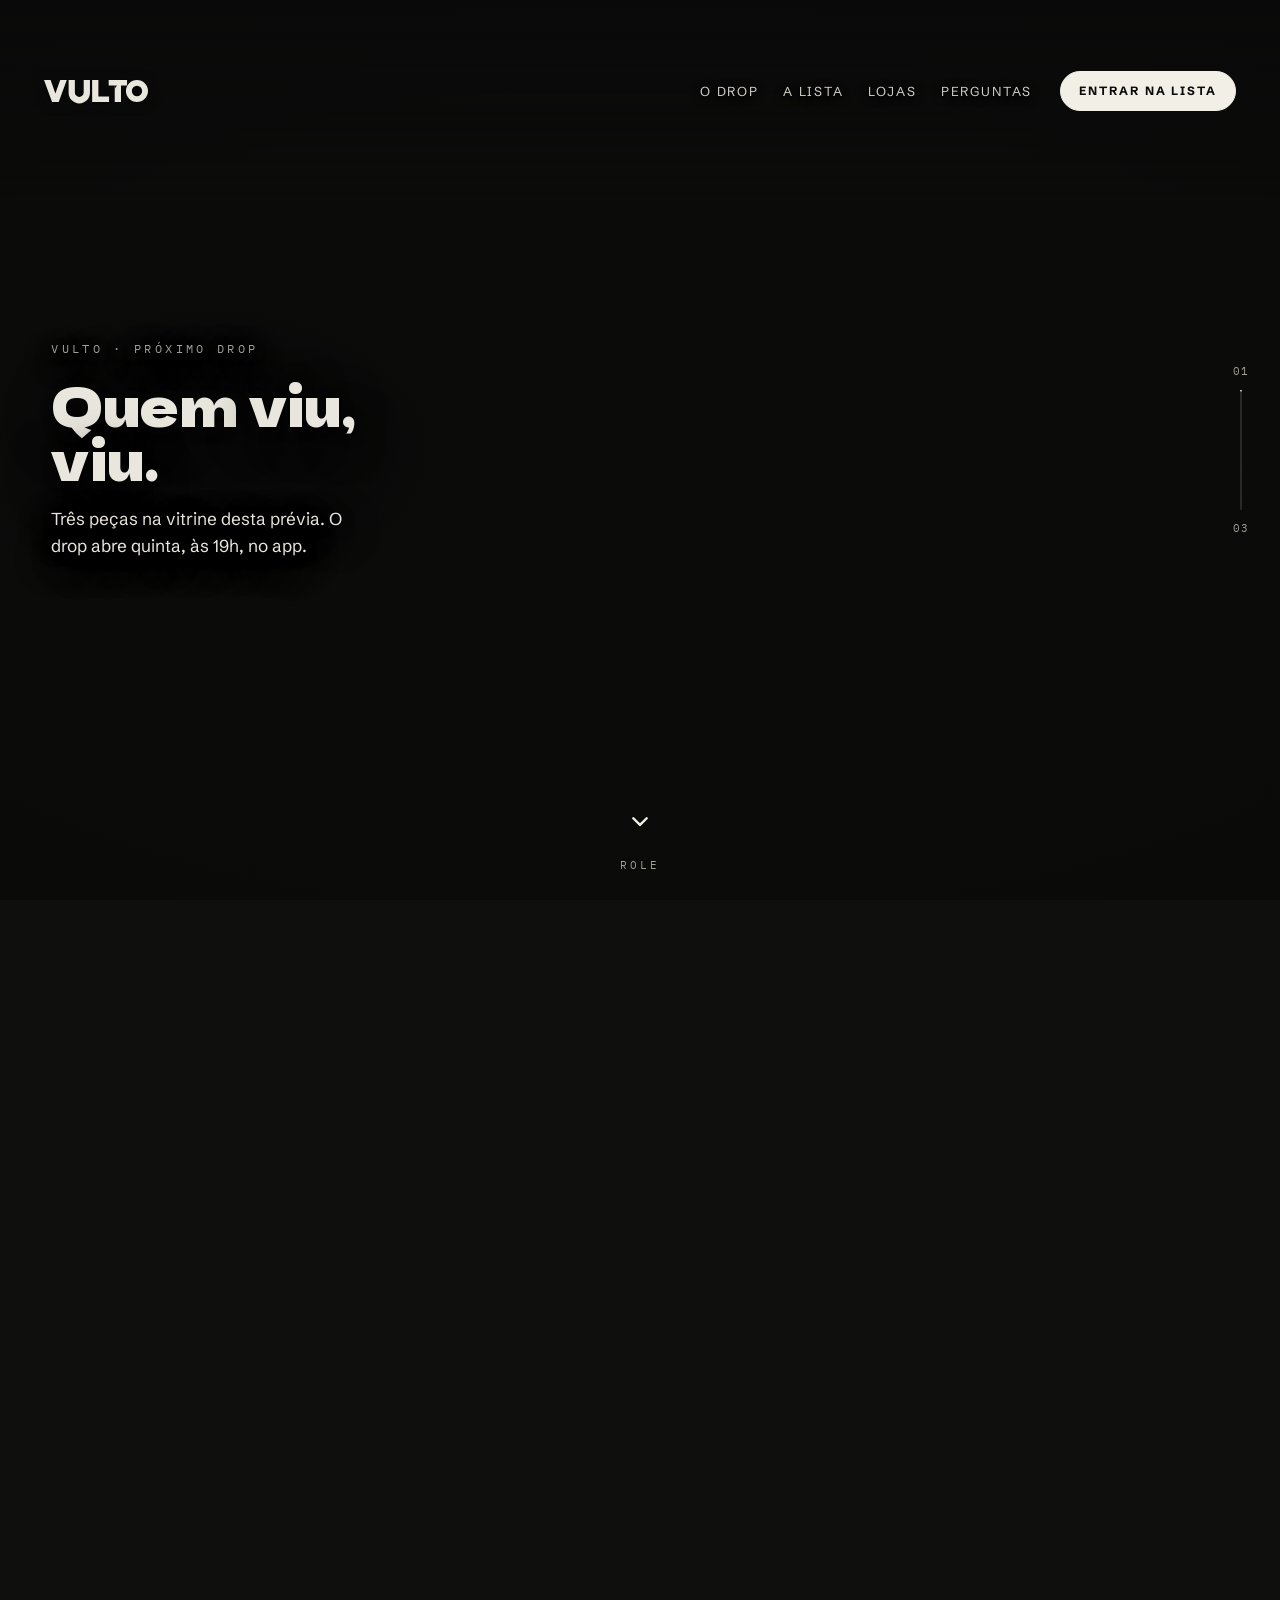
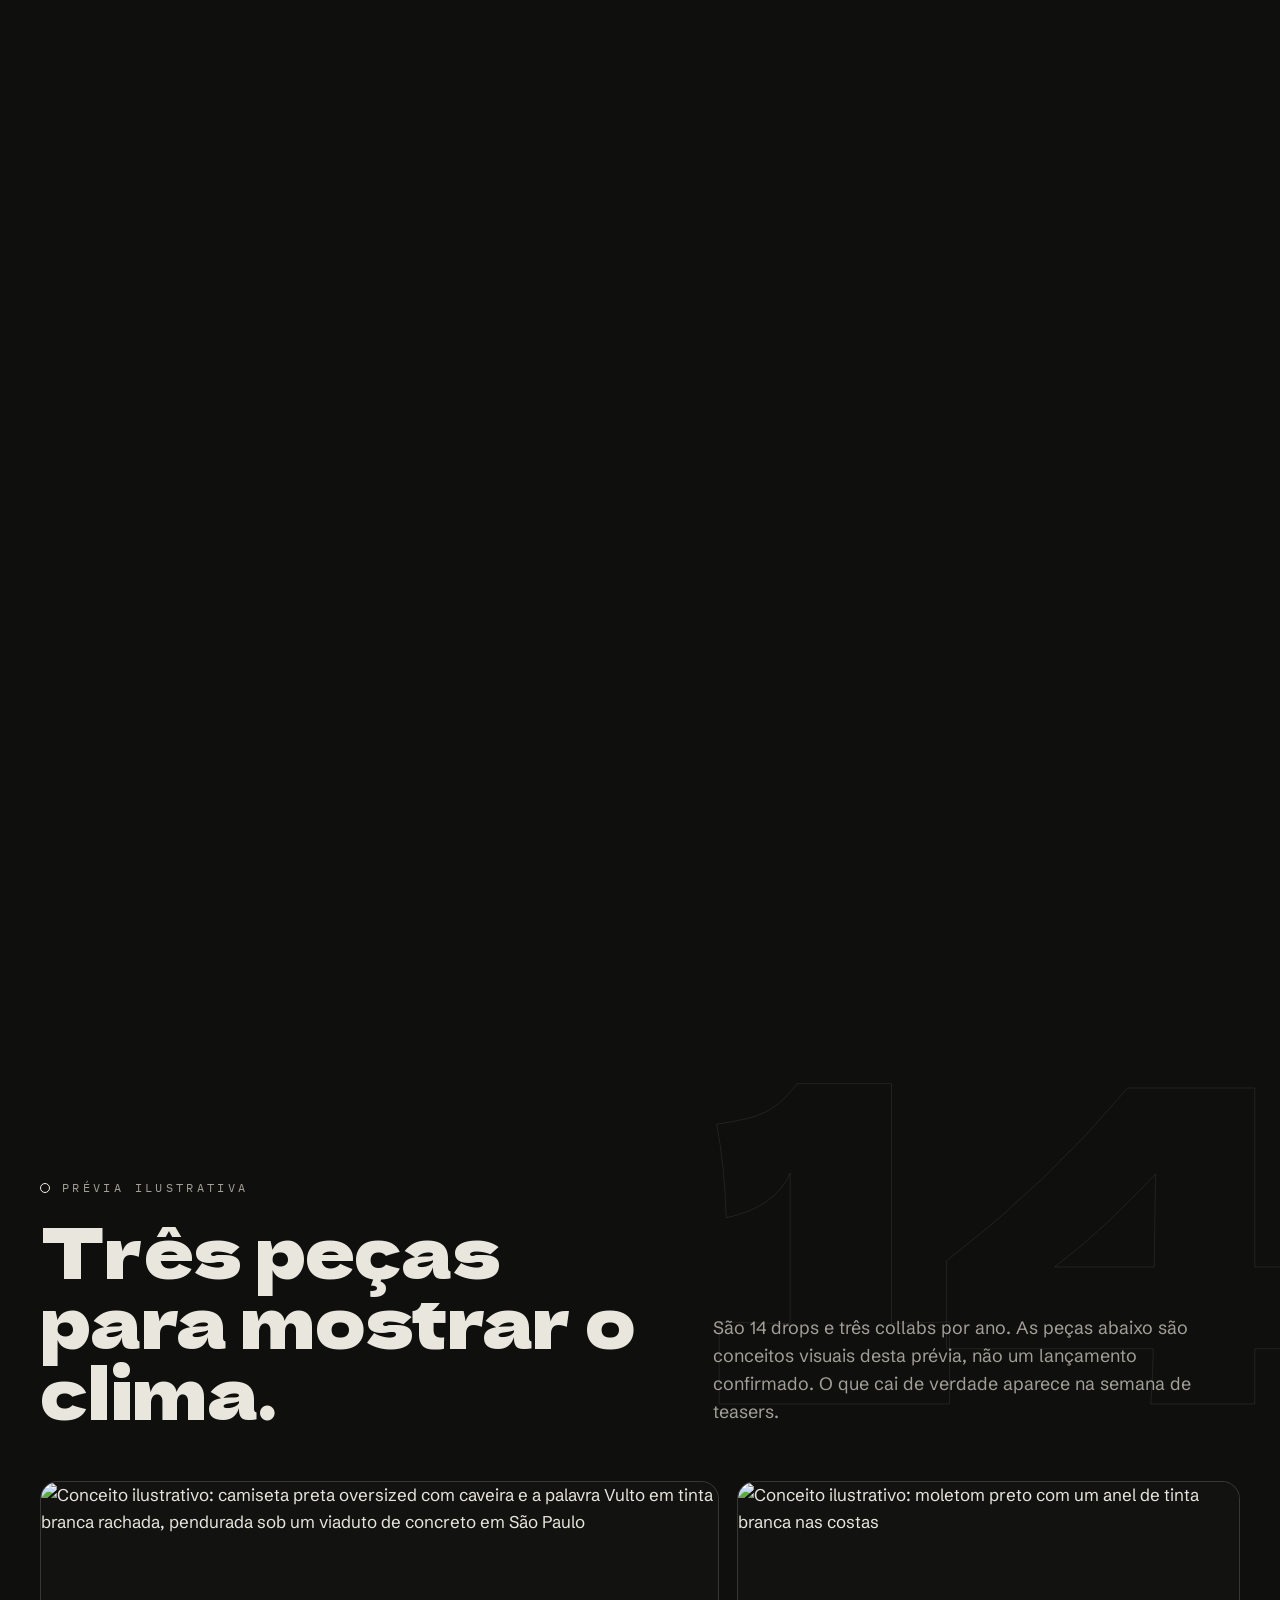
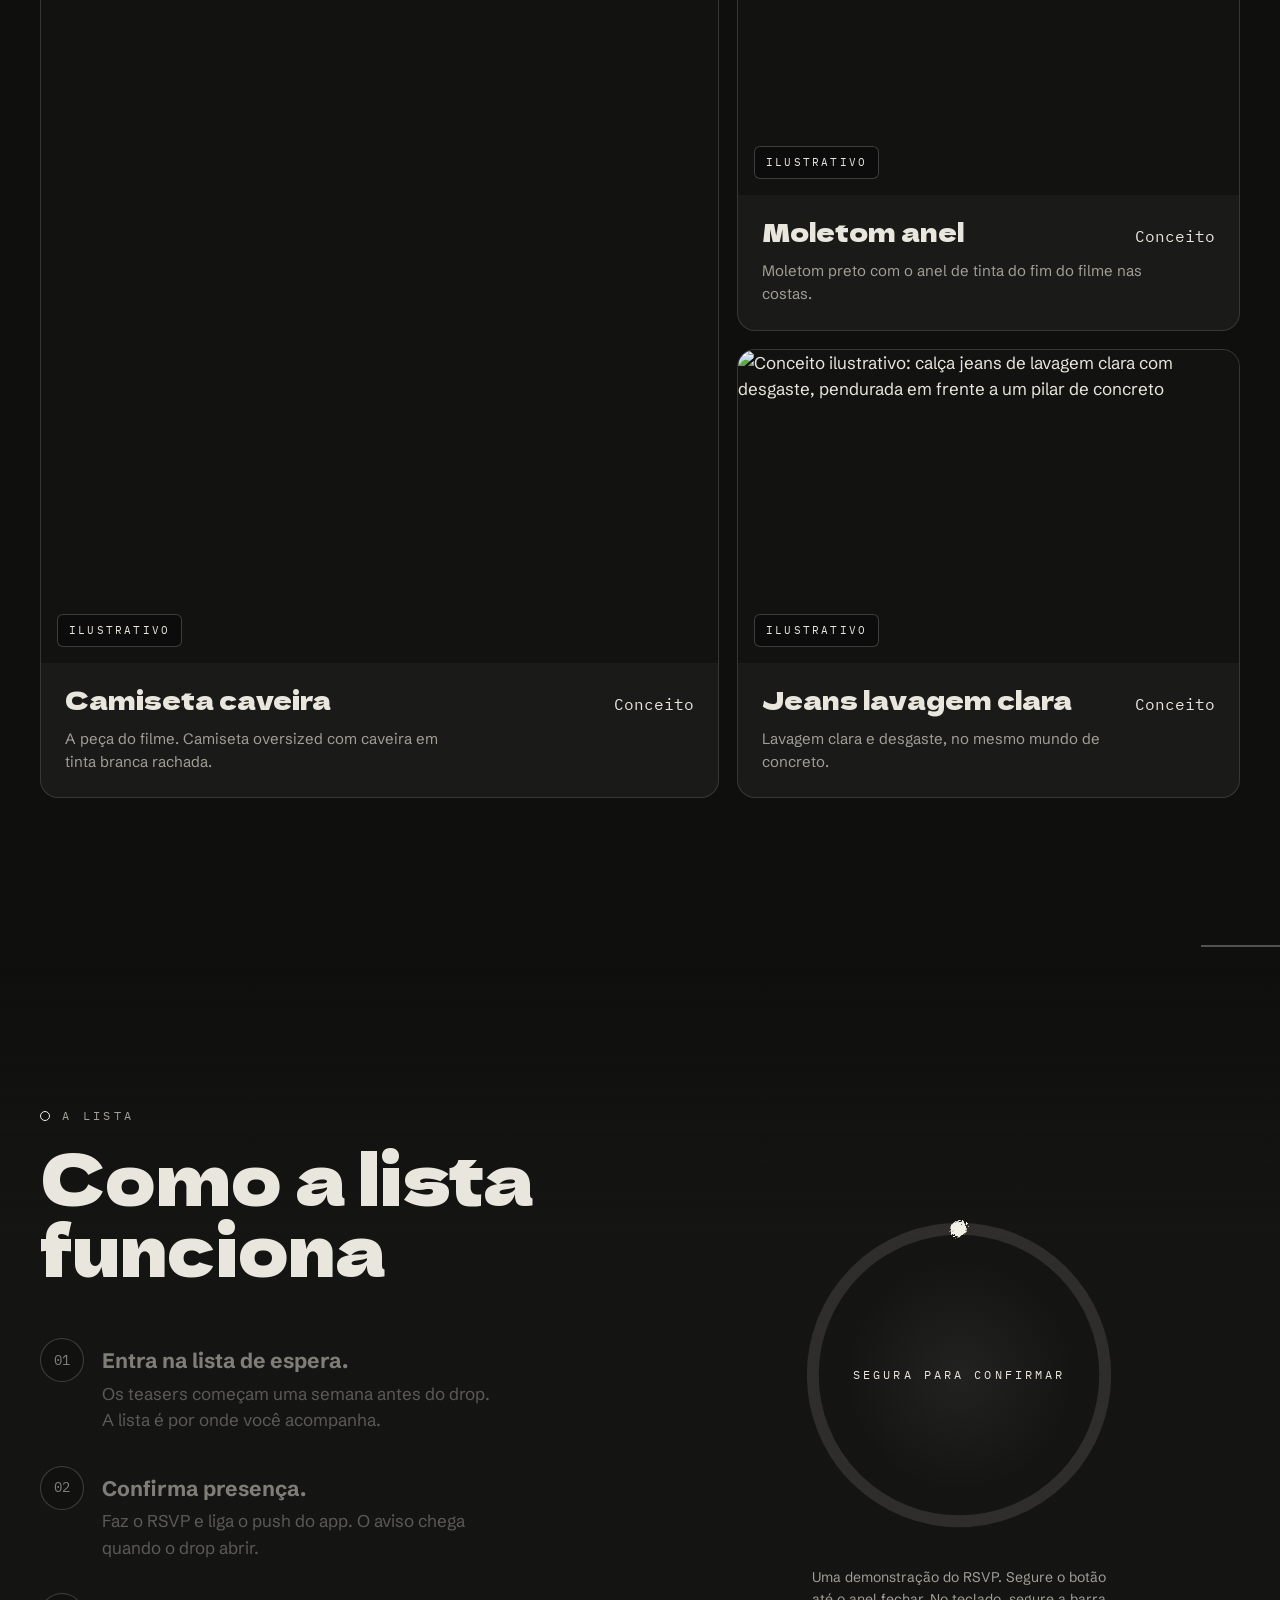
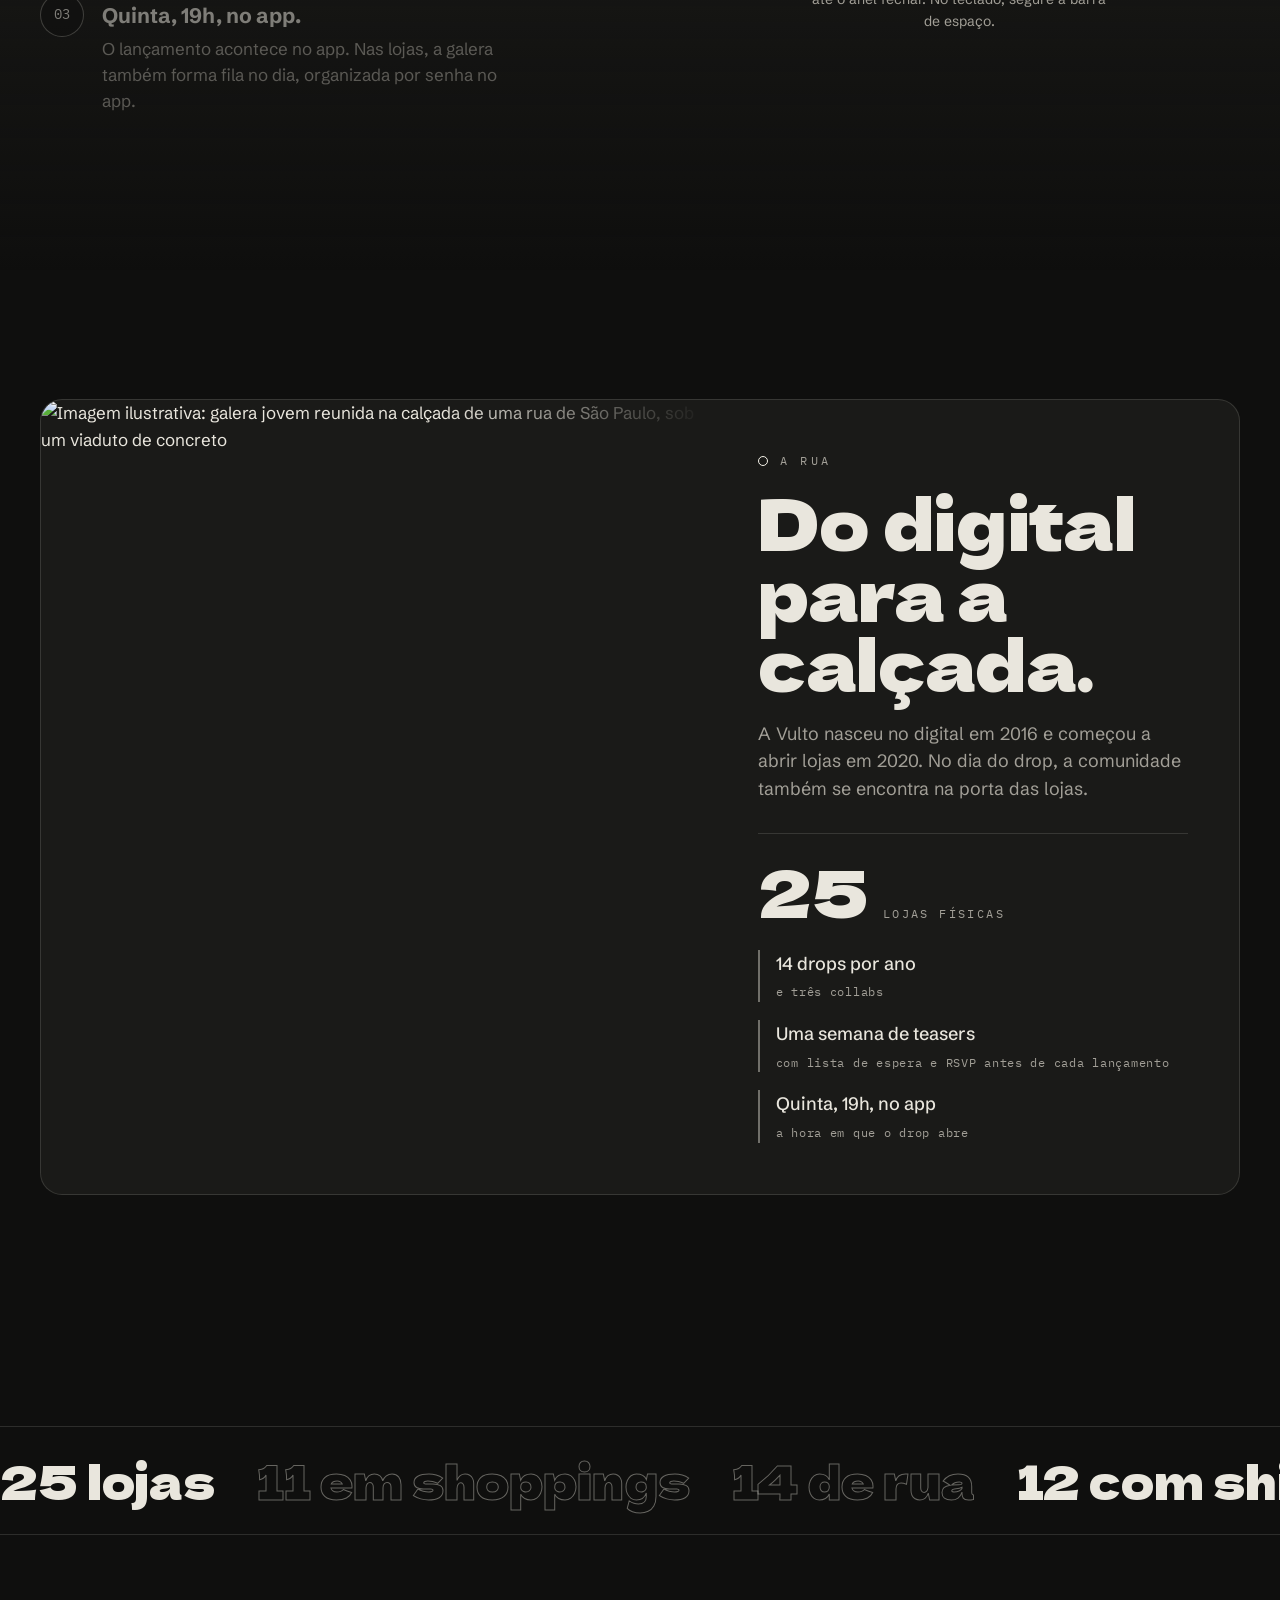
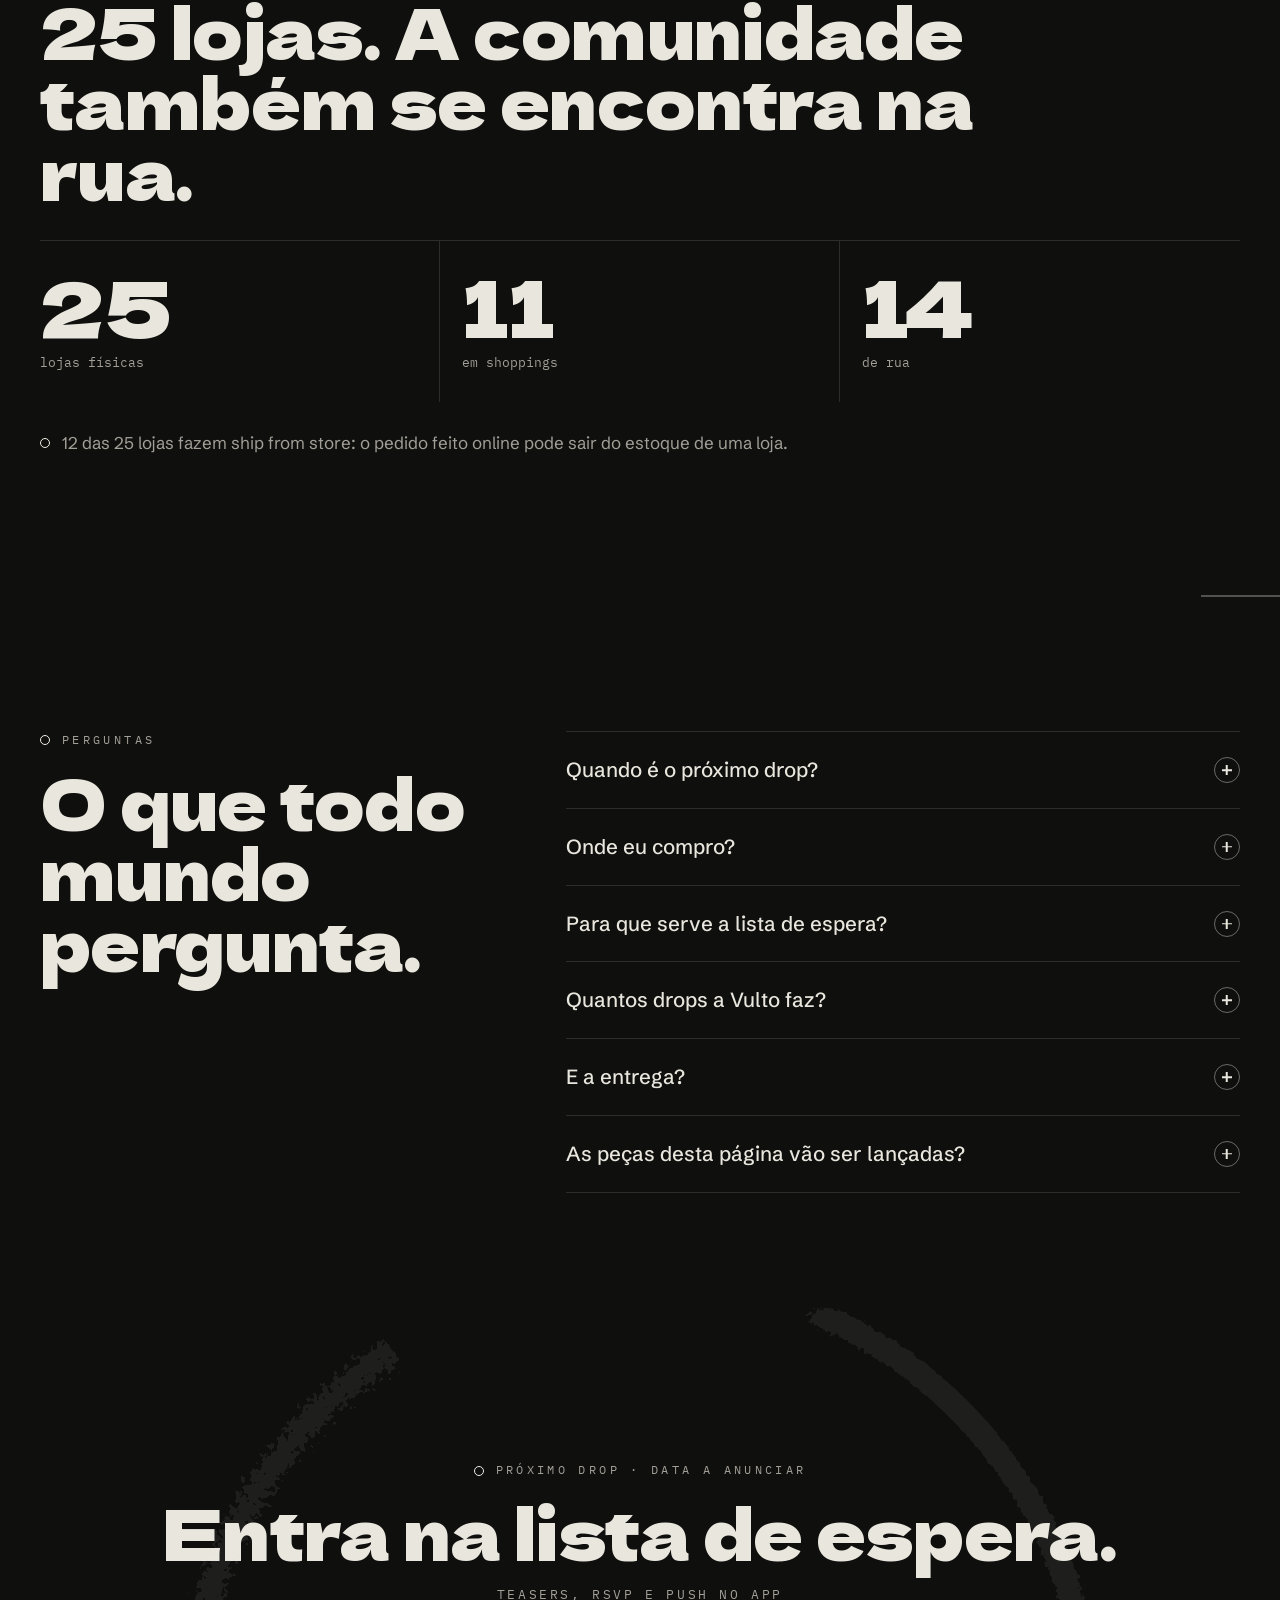
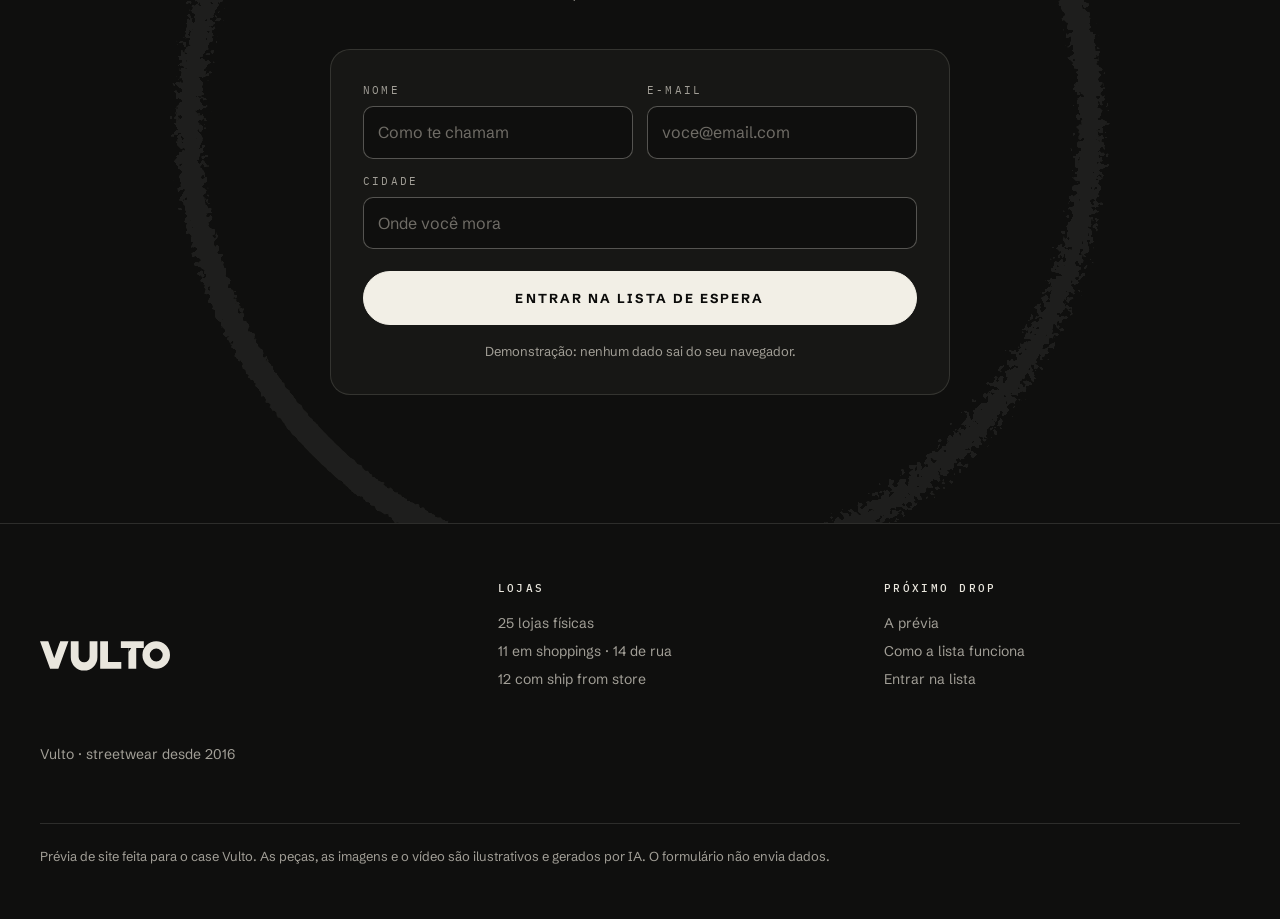
==== previa/index.html @ f19e6135 "Rewrite site copy to state only the Vulto case facts Stores, drop cadence, launch time and waitlist " ====
<!doctype html>
<html lang="pt-BR">
<head>
<meta charset="utf-8">
<meta name="viewport" content="width=device-width, initial-scale=1">
<title>Vulto · Lista de espera do próximo drop</title>
<meta name="description" content="Vulto, streetwear brasileiro nascido no digital em 2016. São 14 drops por ano, com lançamento no app. Entre na lista de espera do próximo drop.">
<meta name="theme-color" content="#0f0f0e">
<!-- DEPLOY STEP: troque og:url e og:image pela URL absoluta do site no ar -->
<meta property="og:title" content="Vulto · Lista de espera do próximo drop">
<meta property="og:description" content="Quem viu, viu. Próximo drop com data a anunciar. Entre na lista de espera.">
<meta property="og:type" content="website">
<meta property="og:url" content="https://SEU-DOMINIO/">
<meta property="og:image" content="https://SEU-DOMINIO/https://d2ol7oe51mr4n9.cloudfront.net/user_3Kb3YKeSIaGwJYI6odUy0XejCWs/e3e4fa63-d79f-4d6f-9ee1-b9050090808e.jpg">
<link rel="icon" type="image/svg+xml" href="data:image/svg+xml,%3Csvg xmlns='http://www.w3.org/2000/svg' viewBox='0 0 64 64'%3E%3Crect width='64' height='64' rx='12' fill='%230f0f0e'/%3E%3Cpath d='M10 14h11l11 26 11-26h11L38 52h-12z' fill='%23f2efe6'/%3E%3Cpath d='M43 14l-6 9 2-9z' fill='%230f0f0e'/%3E%3C/svg%3E">
<link rel="preconnect" href="https://fonts.googleapis.com">
<link rel="preconnect" href="https://fonts.gstatic.com" crossorigin>
<link href="https://fonts.googleapis.com/css2?family=Dela+Gothic+One&family=IBM+Plex+Mono:wght@400;500&family=Schibsted+Grotesk:wght@400;500;700&display=swap" rel="stylesheet">
<style>
:root{
  --canvas:#0f0f0e;
  --panel:#1a1a18;
  --panel-2:#22221f;
  --accent:#f2efe6;
  --accent-hover:#ffffff;
  --accent-muted:rgba(242,239,230,.16);
  --text-secondary:#a29f97;
  --text-primary:#e9e6dd;
  --line:rgba(233,230,221,.14);
  --line-strong:rgba(233,230,221,.42);
  --ink:#0b0b0a;
  --display:"Dela Gothic One",Impact,"Arial Black",sans-serif;
  --body:"Schibsted Grotesk",system-ui,-apple-system,"Segoe UI",sans-serif;
  --mono:"IBM Plex Mono",ui-monospace,Menlo,Consolas,monospace;
  --ease-out:cubic-bezier(.16,1,.3,1);
  --ease-io:cubic-bezier(.65,0,.35,1);
  --tshadow:0 1px 2px rgba(5,5,6,.95),0 3px 12px rgba(5,5,6,.78),0 10px 44px rgba(5,5,6,.8);
}
*,*::before,*::after{box-sizing:border-box}
html{overflow-x:hidden;overflow-x:clip;scroll-behavior:smooth;-webkit-text-size-adjust:100%}
body{margin:0;overflow-x:hidden;overflow-x:clip;background:var(--canvas);color:var(--text-primary);font-family:var(--body);font-size:17px;line-height:1.55;-webkit-font-smoothing:antialiased;animation:pagein .9s var(--ease-out) both}
@keyframes pagein{from{opacity:0}to{opacity:1}}
img{display:block;max-width:100%}
a{color:inherit}
button,input,select{font:inherit;color:inherit}
:focus-visible{outline:2px solid var(--accent);outline-offset:3px;border-radius:4px}
.sr-only{position:absolute!important;width:1px;height:1px;padding:0;margin:-1px;overflow:hidden;clip:rect(0 0 0 0);white-space:nowrap;border:0}
.skip{position:fixed;left:16px;top:-60px;z-index:100;background:var(--accent);color:var(--ink);padding:10px 16px;border-radius:8px;font-weight:700;text-decoration:none;transition:top .3s var(--ease-out)}
.skip:focus{top:12px}

/* ambiente: grão de carvão e uma névoa de fumaça de tinta */
.ambient{position:fixed;inset:0;z-index:-1;pointer-events:none;overflow:hidden}
.ambient::before{content:"";position:absolute;inset:-20%;background:
  radial-gradient(40% 30% at 30% 40%,rgba(200,198,190,.06),transparent 70%),
  radial-gradient(35% 28% at 72% 65%,rgba(200,198,190,.045),transparent 70%);
  animation:smoke 72s linear infinite;animation-delay:-21s}
.ambient::after{content:"";position:absolute;inset:0;opacity:.07;mix-blend-mode:screen;background-image:url("data:image/svg+xml,%3Csvg xmlns='http://www.w3.org/2000/svg' width='220' height='220'%3E%3Cfilter id='n'%3E%3CfeTurbulence type='fractalNoise' baseFrequency='.85' numOctaves='3' stitchTiles='stitch'/%3E%3C/filter%3E%3Crect width='100%25' height='100%25' filter='url(%23n)'/%3E%3C/svg%3E")}
@keyframes smoke{0%{transform:translate3d(0,0,0) rotate(0)}50%{transform:translate3d(4%,-3%,0) rotate(8deg)}100%{transform:translate3d(0,0,0) rotate(0)}}
body.paused *,body.paused *::before,body.paused *::after{animation-play-state:paused!important}

/* nav */
.nav{position:fixed;top:0;left:0;right:0;z-index:50;display:flex;align-items:center;gap:28px;padding:16px clamp(16px,4vw,44px) 30px;background:linear-gradient(rgba(10,10,10,.86),rgba(10,10,10,.5) 55%,rgba(10,10,10,0));transition:background .5s var(--ease-out)}
.nav ul a,.nav .logo{text-shadow:0 1px 2px rgba(5,5,6,.95),0 2px 10px rgba(5,5,6,.8)}
.nav .logo svg{filter:drop-shadow(0 1px 6px rgba(5,5,6,.8))}
.nav.solid{background:rgba(15,15,14,.86);backdrop-filter:blur(12px);-webkit-backdrop-filter:blur(12px);border-bottom:1px solid var(--line)}
.logo{display:block;width:104px;color:var(--text-primary)}
.logo svg{display:block;width:100%;height:auto}
.nav ul{display:flex;gap:24px;list-style:none;margin:0 0 0 auto;padding:0;font-size:13px;letter-spacing:.14em;text-transform:uppercase}
.nav ul a{text-decoration:none;color:#cfccc4;transition:color .3s var(--ease-out)}
.nav ul a:hover{color:var(--text-primary)}
.btn{display:inline-flex;align-items:center;justify-content:center;gap:10px;border:1px solid var(--accent);background:var(--accent);color:var(--ink);padding:13px 22px;border-radius:999px;font-family:var(--body);font-weight:700;font-size:13px;letter-spacing:.16em;text-transform:uppercase;text-decoration:none;cursor:pointer;transition:background .35s var(--ease-out),color .35s var(--ease-out),transform .35s var(--ease-out),border-color .35s var(--ease-out)}
.btn:hover{background:var(--accent-hover);transform:translateY(-1px)}
.btn.ghost{background:transparent;color:var(--text-primary);border-color:var(--line-strong)}
.btn.ghost:hover{border-color:var(--accent);background:rgba(242,239,230,.06)}
.nav .btn{padding:10px 18px;font-size:12px}
@media (max-width:900px){.nav ul{display:none}.nav .btn{margin-left:auto}}
@media (pointer:coarse){.btn{min-height:44px;display:inline-flex;align-items:center;justify-content:center}}

/* hero */
.hero{position:relative;height:1000vh}
.stage{position:sticky;top:0;height:100vh;height:100svh;overflow:hidden;background:#0b0b0a}
.stage .poster,.stage video{position:absolute;inset:0;width:100%;height:100%;object-fit:cover;background-size:cover;background-position:center}
.stage video{opacity:0;transition:opacity .8s var(--ease-out);will-change:transform;transform:translateZ(0)}
.stage.video-ready video{opacity:1}
.stage.video-failed video{display:none}
.scrim{position:absolute;inset:0;pointer-events:none;background:radial-gradient(ellipse 120% 90% at 50% 45%,rgba(8,8,9,0) 35%,rgba(8,8,9,.62) 100%)}
.band{position:absolute;top:50%;transform:translateY(-50%);width:min(34vw,470px);opacity:0;text-shadow:var(--tshadow);pointer-events:none}
.band::before{content:"";position:absolute;inset:-28% -22%;z-index:-1;pointer-events:none;opacity:calc(.25 + .75*var(--k,1));background:radial-gradient(ellipse 72% 62% at 50% 50%,rgba(6,6,7,var(--sa,.66)) 0%,rgba(6,6,7,calc(var(--sa,.66)*.66)) 46%,rgba(6,6,7,0) 76%)}
.band.left{left:clamp(20px,6vw,96px)}
.band.first{left:clamp(20px,4vw,64px);width:min(25vw,360px)}
.band.first h1{font-size:clamp(36px,4.2vw,62px)}
.band.right{right:clamp(20px,6vw,96px);text-align:right}
.band.center{left:50%;width:min(92vw,820px);transform:translate(-50%,-50%);text-align:center}
.band.center::before{background:radial-gradient(ellipse 60% 56% at 50% 50%,rgba(6,6,7,var(--sa,.5)) 0%,rgba(6,6,7,0) 74%)}
.kicker{font-family:var(--mono);font-size:12px;letter-spacing:.28em;text-transform:uppercase;color:var(--text-secondary);margin:0 0 18px}
.band h2,.band h1{font-family:var(--display);font-weight:400;line-height:1.02;letter-spacing:-.01em;margin:0;font-size:clamp(40px,5.6vw,84px)}
.band .sub{margin:20px 0 0;font-size:clamp(16px,1.35vw,19px);color:var(--text-primary);opacity:clamp(0,(var(--k,0) - .45)*3,1);transform:translateY(calc((1 - clamp(0,(var(--k,0) - .45)*3,1))*14px))}
.w{display:inline-block;white-space:nowrap}
.c{display:inline-block}
/* (g) aproximação da profundidade */
.fx-depth .w{--kc:clamp(0,(var(--k,0) - var(--th,0))*2.4,1);opacity:var(--kc);transform:scale(calc(.82 + .18*var(--kc)));transform-origin:50% 60%}
/* (a) dispersão: lascas de tinta se juntando */
.fx-scatter .c{--kc:clamp(0,(var(--k,0) - var(--th,0))*2.6,1);opacity:var(--kc);transform:translate(calc((1 - var(--kc))*var(--jx,0px)),calc((1 - var(--kc))*var(--jy,0px))) rotate(calc((1 - var(--kc))*var(--jr,0deg)))}
/* órbita: letras entram girando em volta do centro, como o vórtice */
.fx-orbit .c{--kc:clamp(0,(var(--k,0) - var(--th,0))*2.4,1);opacity:var(--kc);transform:rotate(calc((1 - var(--kc))*var(--jr,0deg))) translate(calc((1 - var(--kc))*var(--jx,0px)),calc((1 - var(--kc))*var(--jy,0px))) scale(calc(.6 + .4*var(--kc)))}
/* (e) subida em etapas */
.fx-rise .w{--kc:clamp(0,(var(--k,0) - var(--th,0))*3,1);opacity:var(--kc);transform:translateY(calc((1 - var(--kc))*.55em))}
.fx-rise .kicker{opacity:clamp(0,var(--k,0)*4,1)}
.fx-rise .sub{opacity:clamp(0,(var(--k,0) - .62)*4,1);transform:translateY(calc((1 - clamp(0,(var(--k,0) - .62)*4,1))*12px))}
.fx-rise .row{margin-top:30px;display:flex;gap:12px;justify-content:center;flex-wrap:wrap;opacity:clamp(0,(var(--k,0) - .78)*5,1);transform:translateY(calc((1 - clamp(0,(var(--k,0) - .78)*5,1))*12px))}
.band .btn{text-shadow:none}
.band.live{pointer-events:auto}
.settle h2{font-size:clamp(38px,5vw,76px)}
.settle .gap{height:min(28vh,240px)}
.cue{position:absolute;left:50%;bottom:26px;transform:translateX(-50%);display:flex;flex-direction:column;align-items:center;gap:10px;font-family:var(--mono);font-size:11px;letter-spacing:.26em;text-transform:uppercase;color:var(--text-secondary);transition:opacity .6s var(--ease-out)}
.cue.gone{opacity:0}
.paintring{width:46px;height:46px;color:var(--accent)}
.paintring .track{stroke:rgba(242,239,230,.14)}
.paintring .fill{stroke-dasharray:126;stroke-dashoffset:var(--ld,126);transition:stroke-dashoffset .2s linear}
.chev{width:16px;height:22px;animation:nudge 2.4s var(--ease-io) infinite;animation-delay:-.6s}
@keyframes nudge{0%,100%{transform:translateY(0)}50%{transform:translateY(6px)}}
.progress{position:absolute;right:clamp(16px,2.4vw,32px);top:50%;transform:translateY(-50%);display:flex;flex-direction:column;align-items:center;gap:10px;font-family:var(--mono);font-size:11px;color:var(--text-secondary);letter-spacing:.12em}
.progress .bar{width:2px;height:120px;background:var(--line);position:relative;overflow:hidden;border-radius:2px}
.progress .bar i{position:absolute;left:0;top:0;width:100%;height:100%;background:var(--accent);transform-origin:top;transform:scaleY(var(--p,0))}
@media (max-height:560px){.cue,.progress{display:none}}
.hero-static{display:none}

/* celular e tablet em pé: o mesmo filme numa janela quadrada no alto, os textos embaixo */
@media (max-width:720px),(orientation:portrait) and (max-width:1024px),(orientation:portrait) and (pointer:coarse){
  .hero{height:700vh}
  .stage{background:var(--canvas)}
  .stage .poster,.stage video{inset:auto 0;top:68px;width:100%;height:min(100vw,52svh);-webkit-mask-image:linear-gradient(180deg,transparent,#000 10%,#000 88%,transparent);mask-image:linear-gradient(180deg,transparent,#000 10%,#000 88%,transparent)}
  .scrim,.band::before,.progress{display:none}
  .band,.band.left,.band.right,.band.first,.band.center{left:20px;right:20px;width:auto;top:calc(68px + min(100vw,52svh) + 6px);transform:none;text-align:left}
  .band h1,.band h2,.band.first h1,.settle h2{font-size:clamp(30px,8.4vw,44px)}
  .band .sub{font-size:15px;margin-top:12px}
  .band .kicker{margin-bottom:10px}
  .settle .gap{display:none}
  .fx-rise .row{justify-content:flex-start;margin-top:18px}
  .fx-rise .row .ghost{display:none}
  .cue{bottom:14px}
}

/* hero estático: celular deitado e movimento reduzido, idênticos ao JS */
@media (orientation:landscape) and (pointer:coarse) and (max-height:560px),(prefers-reduced-motion:reduce){
  .hero{height:auto}
  .stage{display:none}
  .hero-static{display:flex;position:relative;min-height:100vh;min-height:100svh;align-items:flex-end;padding:120px 20px 56px;background:#0b0b0a url("https://d2ol7oe51mr4n9.cloudfront.net/user_3Kb3YKeSIaGwJYI6odUy0XejCWs/e3e4fa63-d79f-4d6f-9ee1-b9050090808e.jpg") center 30%/cover no-repeat}
  .hero-static::before{content:"";position:absolute;inset:0;background:linear-gradient(180deg,rgba(11,11,10,.35) 0%,rgba(11,11,10,.2) 35%,rgba(11,11,10,.86) 78%,var(--canvas) 100%)}
  .hero-static .in{position:relative;max-width:640px;text-shadow:var(--tshadow)}
  .hero-static h1{font-family:var(--display);font-weight:400;font-size:clamp(44px,12vw,84px);line-height:1;margin:0}
  .hero-static p{margin:16px 0 0;max-width:34ch}
  .hero-static .row{display:flex;gap:12px;flex-wrap:wrap;margin-top:26px}
  .hero-static .btn{text-shadow:none}
}

/* seções */
section{position:relative;scroll-margin-top:72px}
.ord{display:inline-block;font-size:.5em;line-height:1;vertical-align:.95em;margin-left:.04em;border-bottom:.12em solid currentColor;padding:0 .04em .02em}
.wrap{width:min(1200px,100% - 32px);margin-inline:auto}
.sec-kicker{font-family:var(--mono);font-size:12px;letter-spacing:.28em;text-transform:uppercase;color:var(--text-secondary);margin:0 0 16px;display:flex;align-items:center;gap:12px}
.sec-kicker .dot{width:10px;height:10px;border:1.5px solid var(--accent);border-radius:50%;display:inline-block}
.h-sec{font-family:var(--display);font-weight:400;font-size:clamp(38px,5.4vw,78px);line-height:1.02;margin:0;letter-spacing:-.01em;max-width:16ch}
.lede{color:var(--text-secondary);font-size:clamp(17px,1.4vw,20px);max-width:46ch;margin:22px 0 0}

/* divisória: o corte do logo que se traça sozinho */
.cut{display:block;width:100%;height:40px;color:var(--line-strong)}
.cut path{stroke-dasharray:1;stroke-dashoffset:calc(1 - var(--draw,0))}

/* entradas coreografadas */
.reveal .r{opacity:0;transform:translateY(26px);transition:opacity .9s var(--ease-out),transform .9s var(--ease-out)}
.reveal.in .r{opacity:1;transform:none}
.reveal.in .r:nth-child(2){transition-delay:.09s}
.reveal.in .r:nth-child(3){transition-delay:.18s}
.reveal.in .r:nth-child(4){transition-delay:.27s}
.reveal.in .r:nth-child(5){transition-delay:.36s}
.reveal.done .r,.reveal.done .r:nth-child(2),.reveal.done .r:nth-child(3),.reveal.done .r:nth-child(4),.reveal.done .r:nth-child(5){transition-delay:0s}

/* A. o drop */
#drop{padding:clamp(110px,14vw,180px) 0 clamp(80px,10vw,140px);overflow:hidden}
.bigno{position:absolute;right:-4vw;top:40px;font-family:var(--display);font-size:clamp(220px,34vw,520px);line-height:.8;color:transparent;-webkit-text-stroke:1px rgba(233,230,221,.09);pointer-events:none;user-select:none;animation:drift 64s var(--ease-io) infinite alternate;animation-delay:-18s}
@keyframes drift{from{transform:translate3d(0,0,0)}to{transform:translate3d(-5vw,40px,0)}}
.drop-head{display:grid;grid-template-columns:1.2fr 1fr;gap:40px;align-items:end;margin-bottom:56px}
.pieces{display:grid;grid-template-columns:1.35fr 1fr;grid-template-rows:auto auto;gap:18px}
.piece{position:relative;background:var(--panel);border:1px solid var(--line);border-radius:18px;overflow:hidden;display:flex;flex-direction:column;transition:border-color .5s var(--ease-out),transform .5s var(--ease-out)}
.piece:hover{border-color:var(--line-strong);transform:translateY(-3px)}
.piece.main{grid-row:span 2}
.piece .ph{position:relative;overflow:hidden;aspect-ratio:16/10;background:#121211}
.piece.main .ph{aspect-ratio:auto;flex:1;min-height:420px}
.piece .ph img{width:100%;height:100%;object-fit:cover;transition:transform 1.4s var(--ease-out)}
.piece:hover .ph img{transform:scale(1.04)}
.piece .info{padding:22px 24px 24px;display:grid;grid-template-columns:1fr auto;gap:6px 18px;align-items:baseline}
.piece h3{font-family:var(--display);font-weight:400;font-size:clamp(22px,2vw,30px);margin:0;line-height:1.1}
.piece .price{font-family:var(--mono);font-size:16px;color:var(--text-primary)}
.piece p{grid-column:1/-1;margin:4px 0 0;color:var(--text-secondary);font-size:15px;max-width:44ch}
.plaque{position:absolute;left:16px;bottom:16px;font-family:var(--mono);font-size:11px;letter-spacing:.2em;text-transform:uppercase;background:rgba(10,10,10,.62);backdrop-filter:blur(8px);-webkit-backdrop-filter:blur(8px);border:1px solid rgba(233,230,221,.22);padding:7px 11px;border-radius:6px;color:var(--text-primary)}

/* B. a lista */
#lista{padding:clamp(90px,11vw,150px) 0;background:linear-gradient(180deg,transparent,rgba(26,26,24,.55) 30%,rgba(26,26,24,.55) 70%,transparent)}
.lista-grid{display:grid;grid-template-columns:1fr 1fr;gap:clamp(40px,6vw,90px);align-items:center}
.steps{list-style:none;margin:40px 0 0;padding:0;position:relative}
.steps::before{content:"";position:absolute;left:21px;top:12px;bottom:12px;width:0;border-left:2px dashed rgba(233,230,221,.28);transform-origin:top;transform:scaleY(var(--draw,0))}
.step{position:relative;display:grid;grid-template-columns:44px 1fr;gap:18px;padding:16px 0;opacity:.5;transition:opacity .7s var(--ease-out)}
.step.lit{opacity:1}
.step .n{width:44px;height:44px;border-radius:50%;border:1.5px solid var(--line-strong);background:var(--canvas);display:grid;place-items:center;font-family:var(--mono);font-size:14px;transition:border-color .6s var(--ease-out),background .6s var(--ease-out),color .6s var(--ease-out)}
.step.lit .n{border-color:var(--accent);background:var(--accent);color:var(--ink)}
.step h3{margin:6px 0 4px;font-size:21px;font-weight:700}
.step p{margin:0;color:var(--text-secondary);max-width:40ch}
.portal{display:flex;flex-direction:column;align-items:center;text-align:center;gap:22px}
.hold{position:relative;width:min(340px,78vw);aspect-ratio:1;border:0;background:none;padding:0;cursor:pointer;-webkit-tap-highlight-color:transparent;touch-action:none;user-select:none;-webkit-user-select:none}
.hold svg{position:absolute;inset:0;width:100%;height:100%;overflow:visible}
.hold .base{stroke:rgba(233,230,221,.12)}
.hold .ink{stroke:var(--accent);stroke-dasharray:1;stroke-dashoffset:calc(1 - var(--hp,0));filter:url(#rough)}
.hold .glow{position:absolute;inset:16%;border-radius:50%;background:radial-gradient(circle,rgba(242,239,230,.10),rgba(242,239,230,0) 70%);opacity:.6;animation:breathe 5s var(--ease-io) infinite;animation-delay:-2s}
@keyframes breathe{0%,100%{transform:scale(.94);opacity:.45}50%{transform:scale(1.04);opacity:.8}}
.hold .label{position:absolute;inset:0;display:grid;place-items:center;font-family:var(--mono);font-size:12px;letter-spacing:.26em;text-transform:uppercase;color:var(--text-primary);transition:opacity .5s var(--ease-out)}
.hold.done .label{opacity:0}
.ticket{position:absolute;left:50%;top:50%;width:76%;transform:translate(-50%,-30%) scale(.92);opacity:0;background:var(--accent);color:var(--ink);border-radius:10px;padding:18px 18px 16px;text-align:left;transition:opacity .7s var(--ease-out),transform .9s var(--ease-out);box-shadow:0 20px 60px rgba(0,0,0,.5)}
.ticket::before,.ticket::after{content:"";position:absolute;top:58%;width:16px;height:16px;border-radius:50%;background:var(--canvas)}
.ticket::before{left:-8px}.ticket::after{right:-8px}
.hold.done .ticket{opacity:1;transform:translate(-50%,-50%) scale(1)}
.ticket small{display:block;font-family:var(--mono);font-size:10px;letter-spacing:.24em;text-transform:uppercase}
.ticket strong{display:block;font-family:var(--display);font-weight:400;font-size:clamp(28px,3vw,38px);line-height:1.1;margin:6px 0 12px}
.ticket span{display:block;font-size:13px;line-height:1.4;border-top:1px dashed rgba(11,11,10,.4);padding-top:10px}
.hold-note{color:var(--text-secondary);font-size:14px;margin:0;max-width:34ch}

/* C. a rua */
#rua{padding:clamp(80px,10vw,140px) 0}
.rua-grid{display:grid;grid-template-columns:1.25fr 1fr;gap:0;border:1px solid var(--line);border-radius:22px;overflow:hidden;background:var(--panel)}
.rua-img{position:relative;min-height:520px}
.rua-img img{position:absolute;inset:0;width:100%;height:100%;object-fit:cover}
.rua-img::after{content:"";position:absolute;inset:0;background:linear-gradient(90deg,transparent 60%,var(--panel))}
.rua-txt{padding:clamp(28px,4vw,56px)}
.count{display:flex;align-items:baseline;gap:14px;margin:30px 0 8px;border-top:1px solid var(--line);padding-top:24px}
.count b{font-family:var(--display);font-weight:400;font-size:clamp(44px,5vw,68px);line-height:1}
.count span{font-family:var(--mono);font-size:12px;letter-spacing:.2em;text-transform:uppercase;color:var(--text-secondary)}
.quotes{list-style:none;margin:26px 0 0;padding:0;display:grid;gap:18px}
.quotes li{border-left:2px solid var(--line-strong);padding-left:16px}
.quotes q{display:block;font-size:18px;quotes:"\201C" "\201D"}
.quotes cite{display:block;font-style:normal;font-family:var(--mono);font-size:12px;color:var(--text-secondary);margin-top:6px;letter-spacing:.06em}
.facts strong{display:block;font-size:18px;font-weight:500}

/* D. lojas */
#lojas{padding:clamp(60px,8vw,110px) 0}
.marquee{overflow:hidden;border-block:1px solid var(--line);padding:18px 0;margin-bottom:60px}
.marquee .track{display:flex;width:max-content;animation:marq 48s linear infinite;animation-delay:-12s}
.marquee span{font-family:var(--display);font-size:clamp(28px,3.6vw,46px);white-space:nowrap;padding-right:42px;color:transparent;-webkit-text-stroke:1px rgba(233,230,221,.4)}
.marquee span:nth-child(3n+1){color:var(--text-primary);-webkit-text-stroke:0}
@keyframes marq{to{transform:translateX(-50%)}}
.lojas-head{display:flex;justify-content:space-between;align-items:end;gap:30px;flex-wrap:wrap;margin-bottom:34px}
.stores{display:grid;grid-template-columns:repeat(3,1fr);border-top:1px solid var(--line)}
.store{padding:26px 22px 28px 0;border-right:1px solid var(--line)}
.store+.store{padding-left:22px}
.store:last-child{border-right:0}
.store h3{font-family:var(--display);font-weight:400;font-size:clamp(48px,6vw,88px);line-height:1;margin:0 0 8px}
.store p{margin:0;font-family:var(--mono);font-size:13px;color:var(--text-secondary);line-height:1.7}
.note{margin-top:28px;color:var(--text-secondary);display:flex;gap:12px;align-items:center}

/* E. perguntas */
#perguntas{padding:clamp(70px,9vw,130px) 0}
.faq-grid{display:grid;grid-template-columns:.8fr 1.2fr;gap:clamp(30px,6vw,90px);align-items:start}
.faq{border-top:1px solid var(--line)}
.faq details{border-bottom:1px solid var(--line)}
.faq summary{list-style:none;cursor:pointer;display:flex;justify-content:space-between;align-items:center;gap:20px;padding:22px 0;font-size:clamp(18px,1.6vw,21px);font-weight:500}
.faq summary::-webkit-details-marker{display:none}
.faq summary .pm{flex:none;width:26px;height:26px;border:1.5px solid var(--line-strong);border-radius:50%;position:relative;transition:transform .5s var(--ease-out),border-color .4s var(--ease-out)}
.faq summary .pm::before,.faq summary .pm::after{content:"";position:absolute;left:50%;top:50%;width:10px;height:1.5px;background:var(--text-primary);transform:translate(-50%,-50%)}
.faq summary .pm::after{transform:translate(-50%,-50%) rotate(90deg);transition:transform .5s var(--ease-out)}
.faq details[open] .pm{border-color:var(--accent)}
.faq details[open] .pm::after{transform:translate(-50%,-50%) rotate(0deg)}
.faq .ans{overflow:hidden}
.faq .ans p{margin:0 0 24px;color:var(--text-secondary);max-width:56ch}

/* F. entrar */
#entrar{padding:clamp(90px,12vw,170px) 0 clamp(90px,10vw,140px);overflow:hidden}
.entrar{position:relative;display:grid;place-items:center;text-align:center}
.bigring{position:absolute;left:50%;top:50%;width:min(980px,150vw);aspect-ratio:1;transform:translate(-50%,-50%);color:rgba(233,230,221,.07);pointer-events:none;animation:spin 120s linear infinite;animation-delay:-40s}
@keyframes spin{to{transform:translate(-50%,-50%) rotate(360deg)}}
.entrar .h-sec{max-width:none;margin-inline:auto}
.clock{font-family:var(--mono);font-size:13px;letter-spacing:.2em;text-transform:uppercase;color:var(--text-secondary);margin:18px 0 0}
.clock b{color:var(--text-primary);font-weight:500}
form{position:relative;margin-top:44px;width:min(620px,100%);display:grid;grid-template-columns:1fr 1fr;gap:14px;text-align:left;background:rgba(26,26,24,.78);backdrop-filter:blur(10px);-webkit-backdrop-filter:blur(10px);border:1px solid var(--line);border-radius:20px;padding:clamp(20px,3vw,32px)}
.field{display:flex;flex-direction:column;gap:7px}
.field.full{grid-column:1/-1}
label{font-family:var(--mono);font-size:11px;letter-spacing:.2em;text-transform:uppercase;color:var(--text-secondary)}
input,select{width:100%;background:var(--canvas);border:1px solid rgba(233,230,221,.32);border-radius:10px;padding:13px 14px;font-size:16px;transition:border-color .3s var(--ease-out)}
input::placeholder{color:#6f6c66}
input:focus,select:focus{outline:none;border-color:var(--accent)}
input:focus-visible,select:focus-visible{outline:2px solid var(--accent);outline-offset:2px}
select{appearance:none;-webkit-appearance:none;background-image:linear-gradient(45deg,transparent 50%,var(--text-secondary) 50%),linear-gradient(135deg,var(--text-secondary) 50%,transparent 50%);background-position:calc(100% - 20px) 55%,calc(100% - 14px) 55%;background-size:6px 6px;background-repeat:no-repeat}
.sizes{display:flex;gap:8px;flex-wrap:wrap}
.sizes label{position:relative;cursor:pointer}
.sizes input{position:absolute;opacity:0;width:1px;height:1px}
.sizes span{display:inline-grid;place-items:center;min-width:52px;height:44px;padding:0 12px;border:1px solid rgba(233,230,221,.32);border-radius:10px;font-family:var(--mono);font-size:14px;letter-spacing:.06em;color:var(--text-primary);transition:background .3s var(--ease-out),color .3s var(--ease-out),border-color .3s var(--ease-out)}
.sizes input:checked+span{background:var(--accent);color:var(--ink);border-color:var(--accent)}
.sizes input:focus-visible+span{outline:2px solid var(--accent);outline-offset:2px}
form .btn{grid-column:1/-1;margin-top:8px;padding:16px 22px}
.fine{grid-column:1/-1;margin:2px 0 0;font-size:13px;color:var(--text-secondary);text-align:center}
.success{position:absolute;inset:0;border-radius:20px;background:var(--panel);display:grid;place-items:center;text-align:center;padding:28px;opacity:0;visibility:hidden;transform:scale(.98);transition:opacity .6s var(--ease-out),transform .6s var(--ease-out),visibility 0s .6s}
form.sent .success{opacity:1;visibility:visible;transform:none;transition:opacity .6s var(--ease-out),transform .6s var(--ease-out),visibility 0s}
.success svg{width:72px;height:72px;margin:0 auto 14px;color:var(--accent)}
.success svg circle{stroke-dasharray:1;stroke-dashoffset:1;transition:stroke-dashoffset 1.2s var(--ease-out) .15s}
form.sent .success svg circle{stroke-dashoffset:0}
.success h3{font-family:var(--display);font-weight:400;font-size:28px;margin:0 0 8px}
.success p{margin:0 auto;color:var(--text-secondary);max-width:34ch}

/* rodapé */
footer{border-top:1px solid var(--line);padding:56px 0 40px;color:var(--text-secondary);font-size:14px}
.foot{display:grid;grid-template-columns:1.2fr 1fr 1fr;gap:30px}
.foot .logo{width:130px;margin-bottom:14px}
.foot h4{font-family:var(--mono);font-weight:500;font-size:11px;letter-spacing:.22em;text-transform:uppercase;color:var(--text-primary);margin:0 0 12px}
.foot ul{list-style:none;margin:0;padding:0;line-height:2}
.foot a{text-decoration:none}
.foot a:hover{color:var(--text-primary)}
.disclaimer{margin-top:44px;padding-top:22px;border-top:1px solid var(--line);font-size:13px}

@media (max-width:980px){
  .drop-head,.lista-grid,.faq-grid{grid-template-columns:1fr}
  .pieces{grid-template-columns:1fr 1fr}
  .piece.main{grid-column:1/-1;grid-row:auto}
  .piece.main .ph{min-height:0;aspect-ratio:16/10}
  .rua-grid{grid-template-columns:1fr}
  .rua-img{min-height:340px}
  .rua-img::after{background:linear-gradient(180deg,transparent 60%,var(--panel))}
}
@media (max-width:720px){
  body{font-size:16px}
  .pieces{grid-template-columns:1fr}
  .stores{grid-template-columns:1fr}
  .store,.store+.store{padding:22px 0;border-right:0;border-bottom:1px solid var(--line)}
  form{grid-template-columns:1fr}
  .foot{grid-template-columns:1fr}
  .bigno{top:10px}
}

/* movimento reduzido: tudo no estado final */
@media (prefers-reduced-motion:reduce){
  html{scroll-behavior:auto}
  *,*::before,*::after{animation:none!important;transition:none!important;transition-delay:0s!important}
  .reveal .r{opacity:1;transform:none}
  .cut path{stroke-dashoffset:0}
  .steps::before{transform:none}
  .step{opacity:1}
}
</style>
</head>
<body>
<a class="skip" href="#main">Pular para o conteúdo</a>
<div class="ambient" aria-hidden="true"></div>

<svg width="0" height="0" style="position:absolute" aria-hidden="true" focusable="false">
  <defs>
    <filter id="rough" x="-10%" y="-10%" width="120%" height="120%">
      <feTurbulence type="fractalNoise" baseFrequency=".9" numOctaves="2" seed="7" result="n"/>
      <feDisplacementMap in="SourceGraphic" in2="n" scale="5"/>
    </filter>
    <symbol id="vulto-logo" viewBox="0 0 566 120">
      <path d="M0 0h36l26 74L88 0h36L80 120H44z"/>
      <path d="M70 0h18l-14 22z" fill="var(--canvas)"/>
      <path d="M134 0h34v68a24 24 0 0 0 48 0V0h34v70a58 58 0 0 1-116 0z"/>
      <path d="M262 0h34v90h58v30h-92z"/>
      <path d="M352 0h100v30h-33v90h-34V30h-33z"/>
      <path d="M385 30h12l-12 18z" fill="var(--canvas)"/>
      <path fill-rule="evenodd" d="M506 0a60 60 0 1 1 0 120a60 60 0 1 1 0-120zm0 32a28 28 0 1 0 0 56a28 28 0 1 0 0-56z"/>
    </symbol>
  </defs>
</svg>

<nav class="nav" id="nav" aria-label="Principal">
  <a class="logo" href="#top" aria-label="Vulto, voltar ao topo"><svg aria-hidden="true" fill="currentColor"><use href="#vulto-logo"/></svg></a>
  <ul>
    <li><a href="#drop">O drop</a></li>
    <li><a href="#lista">A lista</a></li>
    <li><a href="#lojas">Lojas</a></li>
    <li><a href="#perguntas">Perguntas</a></li>
  </ul>
  <a class="btn" href="#entrar">Entrar na lista</a>
</nav>

<header class="hero" id="top">
  <div class="stage" id="stage">
    <div class="poster" aria-hidden="true"></div>
    <video id="hero" preload="none" muted playsinline aria-hidden="true" tabindex="-1"></video>
    <div class="scrim" aria-hidden="true"></div>

    <div class="band left first fx-depth" data-a="0" data-b="0.22" data-seed="11" style="--sa:.66">
      <p class="kicker">VULTO · PRÓXIMO DROP</p>
      <h1 data-split="words">Quem viu, viu.</h1>
      <p class="sub">Três peças na vitrine desta prévia. O drop abre quinta, às 19h, no app.</p>
    </div>

    <div class="band right fx-scatter" data-a="0.27" data-b="0.50" data-seed="23" data-spread="0.5" style="--sa:.72">
      <h2 data-split="chars">Quinta, 19h. No app.</h2>
      <p class="sub">Antes disso, uma semana de teasers, lista de espera e RSVP.</p>
    </div>

    <div class="band left fx-orbit" data-a="0.55" data-b="0.76" data-seed="37" data-spread="0.45" style="--sa:.7">
      <h2 data-split="chars">A fila também é na rua.</h2>
      <p class="sub">No dia do drop, as lojas recebem a galera. A senha da fila sai pelo app.</p>
    </div>

    <div class="band center settle fx-rise" data-a="0.86" data-b="1" data-seed="41" data-ramp="0.06" style="--sa:.5">
      <p class="kicker">VULTO® · PRÓXIMO DROP</p>
      <h2 data-split="words">Próximo drop: data a anunciar</h2>
      <div class="gap" aria-hidden="true"></div>
      <p class="sub">Entre na lista de espera e receba os avisos pelo app.</p>
      <div class="row"><a class="btn" href="#entrar">Entrar na lista de espera</a><a class="btn ghost" href="#drop">Ver a prévia</a></div>
    </div>

    <div class="cue" id="cue" aria-hidden="true">
      <svg class="paintring" viewBox="0 0 48 48"><circle class="track" cx="24" cy="24" r="20" fill="none" stroke-width="3"/><circle class="fill" cx="24" cy="24" r="20" fill="none" stroke="currentColor" stroke-width="3" stroke-linecap="round" transform="rotate(-90 24 24)"/></svg>
      <span>Role</span>
    </div>
    <div class="progress" aria-hidden="true"><span>01</span><div class="bar"><i id="pbar"></i></div><span>03</span></div>
  </div>

  <div class="hero-static">
    <div class="in">
      <p class="kicker">VULTO · PRÓXIMO DROP</p>
      <h1>Quem viu, viu.</h1>
      <p>Próximo drop: data a anunciar. Os drops abrem na quinta, às 19h, no app.</p>
      <div class="row"><a class="btn" href="#entrar">Entrar na lista</a><a class="btn ghost" href="#drop">Ver a prévia</a></div>
    </div>
  </div>
</header>

<main id="main" tabindex="-1">

<section id="drop" aria-labelledby="drop-t">
  <div class="bigno" aria-hidden="true">14</div>
  <div class="wrap">
    <div class="drop-head reveal">
      <div>
        <p class="sec-kicker r"><span class="dot" aria-hidden="true"></span>PRÉVIA ILUSTRATIVA</p>
        <h2 class="h-sec r" id="drop-t">Três peças para mostrar o clima.</h2>
      </div>
      <p class="lede r">São 14 drops e três collabs por ano. As peças abaixo são conceitos visuais desta prévia, não um lançamento confirmado. O que cai de verdade aparece na semana de teasers.</p>
    </div>
    <div class="pieces reveal">
      <article class="piece main r">
        <div class="ph"><img src="https://d2ol7oe51mr4n9.cloudfront.net/user_3Kb3YKeSIaGwJYI6odUy0XejCWs/4288853e-889e-48de-98ce-f358b5617828.jpg" alt="Conceito ilustrativo: camiseta preta oversized com caveira e a palavra Vulto em tinta branca rachada, pendurada sob um viaduto de concreto em São Paulo" loading="lazy" width="1600" height="900"><span class="plaque">Ilustrativo</span></div>
        <div class="info"><h3>Camiseta caveira</h3><span class="price">Conceito</span><p>A peça do filme. Camiseta oversized com caveira em tinta branca rachada.</p></div>
      </article>
      <article class="piece r">
        <div class="ph"><img src="https://d2ol7oe51mr4n9.cloudfront.net/user_3Kb3YKeSIaGwJYI6odUy0XejCWs/fda23d5f-efcf-45ab-8f6e-6802e7583c94.jpg" alt="Conceito ilustrativo: moletom preto com um anel de tinta branca nas costas" loading="lazy" width="1600" height="1000"><span class="plaque">Ilustrativo</span></div>
        <div class="info"><h3>Moletom anel</h3><span class="price">Conceito</span><p>Moletom preto com o anel de tinta do fim do filme nas costas.</p></div>
      </article>
      <article class="piece r">
        <div class="ph"><img src="https://d2ol7oe51mr4n9.cloudfront.net/user_3Kb3YKeSIaGwJYI6odUy0XejCWs/a067344c-bf83-42cb-b8be-d7ea51a21ccc.jpg" alt="Conceito ilustrativo: calça jeans de lavagem clara com desgaste, pendurada em frente a um pilar de concreto" loading="lazy" width="1600" height="1000"><span class="plaque">Ilustrativo</span></div>
        <div class="info"><h3>Jeans lavagem clara</h3><span class="price">Conceito</span><p>Lavagem clara e desgaste, no mesmo mundo de concreto.</p></div>
      </article>
    </div>
  </div>
</section>

<svg class="cut wrap" viewBox="0 0 1200 40" preserveAspectRatio="none" aria-hidden="true"><path pathLength="1" d="M0 20H560l14-14 14 28 14-14H1200" fill="none" stroke="currentColor" stroke-width="1.5" vector-effect="non-scaling-stroke"/></svg>

<section id="lista" aria-labelledby="lista-t">
  <div class="wrap lista-grid">
    <div class="reveal">
      <p class="sec-kicker r"><span class="dot" aria-hidden="true"></span>A LISTA</p>
      <h2 class="h-sec r" id="lista-t">Como a lista funciona</h2>
      <ol class="steps" id="steps">
        <li class="step"><span class="n">01</span><div><h3>Entra na lista de espera.</h3><p>Os teasers começam uma semana antes do drop. A lista é por onde você acompanha.</p></div></li>
        <li class="step"><span class="n">02</span><div><h3>Confirma presença.</h3><p>Faz o RSVP e liga o push do app. O aviso chega quando o drop abrir.</p></div></li>
        <li class="step"><span class="n">03</span><div><h3>Quinta, 19h, no app.</h3><p>O lançamento acontece no app. Nas lojas, a galera também forma fila no dia, organizada por senha no app.</p></div></li>
      </ol>
    </div>
    <div class="portal">
      <button class="hold" id="hold" type="button" aria-describedby="hold-note">
        <span class="glow" aria-hidden="true"></span>
        <svg viewBox="0 0 200 200" aria-hidden="true"><circle class="base" cx="100" cy="100" r="86" fill="none" stroke-width="7"/><circle class="ink" pathLength="1" cx="100" cy="100" r="86" fill="none" stroke-width="9" stroke-linecap="round" transform="rotate(-90 100 100)"/></svg>
        <span class="label" id="hold-label">Segura para confirmar</span>
        <span class="ticket" aria-live="polite"><small>Demonstração do RSVP</small><strong>Presença confirmada.</strong><span>No app, o RSVP vem junto com o push que avisa quando o drop abrir.</span></span>
      </button>
      <p class="hold-note" id="hold-note">Uma demonstração do RSVP. Segure o botão até o anel fechar. No teclado, segure a barra de espaço.</p>
    </div>
  </div>
</section>

<section id="rua" aria-labelledby="rua-t">
  <div class="wrap">
    <div class="rua-grid reveal">
      <div class="rua-img r"><img src="https://d2ol7oe51mr4n9.cloudfront.net/user_3Kb3YKeSIaGwJYI6odUy0XejCWs/0adde673-25a1-4c3f-a829-e1ec3c083920.jpg" alt="Imagem ilustrativa: galera jovem reunida na calçada de uma rua de São Paulo, sob um viaduto de concreto" loading="lazy" width="1600" height="1000"></div>
      <div class="rua-txt">
        <p class="sec-kicker r"><span class="dot" aria-hidden="true"></span>A RUA</p>
        <h2 class="h-sec r" id="rua-t">Do digital para a calçada.</h2>
        <p class="lede r">A Vulto nasceu no digital em 2016 e começou a abrir lojas em 2020. No dia do drop, a comunidade também se encontra na porta das lojas.</p>
        <div class="count r"><b id="count" data-to="25">25</b><span>lojas físicas</span></div>
        <ul class="quotes facts r">
          <li><strong>14 drops por ano</strong><cite>e três collabs</cite></li>
          <li><strong>Uma semana de teasers</strong><cite>com lista de espera e RSVP antes de cada lançamento</cite></li>
          <li><strong>Quinta, 19h, no app</strong><cite>a hora em que o drop abre</cite></li>
        </ul>
      </div>
    </div>
  </div>
</section>

<section id="lojas" aria-labelledby="lojas-t">
  <div class="marquee" aria-hidden="true"><div class="track">
    <span>25 lojas</span><span>11 em shoppings</span><span>14 de rua</span><span>12 com ship from store</span><span>25 lojas</span><span>11 em shoppings</span><span>14 de rua</span><span>12 com ship from store</span>
    <span>25 lojas</span><span>11 em shoppings</span><span>14 de rua</span><span>12 com ship from store</span><span>25 lojas</span><span>11 em shoppings</span><span>14 de rua</span><span>12 com ship from store</span>
  </div></div>
  <div class="wrap reveal">
    <div class="lojas-head">
      <h2 class="h-sec r" id="lojas-t">25 lojas. A comunidade também se encontra na rua.</h2>
    </div>
    <div class="stores">
      <div class="store r"><h3>25</h3><p>lojas físicas</p></div>
      <div class="store r"><h3>11</h3><p>em shoppings</p></div>
      <div class="store r"><h3>14</h3><p>de rua</p></div>
    </div>
    <p class="note r"><span class="sec-kicker" style="margin:0"><span class="dot" aria-hidden="true"></span></span>12 das 25 lojas fazem ship from store: o pedido feito online pode sair do estoque de uma loja.</p>
  </div>
</section>

<svg class="cut wrap" viewBox="0 0 1200 40" preserveAspectRatio="none" aria-hidden="true"><path pathLength="1" d="M0 20H560l14-14 14 28 14-14H1200" fill="none" stroke="currentColor" stroke-width="1.5" vector-effect="non-scaling-stroke"/></svg>

<section id="perguntas" aria-labelledby="faq-t">
  <div class="wrap faq-grid">
    <div class="reveal">
      <p class="sec-kicker r"><span class="dot" aria-hidden="true"></span>PERGUNTAS</p>
      <h2 class="h-sec r" id="faq-t">O que todo mundo pergunta.</h2>
    </div>
    <div class="faq">
      <details><summary>Quando é o próximo drop?<span class="pm" aria-hidden="true"></span></summary><div class="ans"><p>A data ainda vai ser anunciada. Os drops da Vulto abrem na quinta-feira, às 19h, no app, depois de uma semana de teasers.</p></div></details>
      <details><summary>Onde eu compro?<span class="pm" aria-hidden="true"></span></summary><div class="ans"><p>O lançamento acontece no app. No dia do drop, as lojas também recebem público, e a fila é organizada por senha no app.</p></div></details>
      <details><summary>Para que serve a lista de espera?<span class="pm" aria-hidden="true"></span></summary><div class="ans"><p>Para acompanhar o drop de perto: lista de espera, RSVP e push no app avisando quando abrir. Estar na lista não garante peça.</p></div></details>
      <details><summary>Quantos drops a Vulto faz?<span class="pm" aria-hidden="true"></span></summary><div class="ans"><p>São 14 drops e três collabs por ano.</p></div></details>
      <details><summary>E a entrega?<span class="pm" aria-hidden="true"></span></summary><div class="ans"><p>As vendas se concentram no lançamento, então nas semanas de drop o prazo de entrega pode ser maior que o normal.</p></div></details>
      <details><summary>As peças desta página vão ser lançadas?<span class="pm" aria-hidden="true"></span></summary><div class="ans"><p>Não necessariamente. A camiseta, o moletom e o jeans são conceitos ilustrativos desta prévia. As peças do próximo drop aparecem nos teasers.</p></div></details>
    </div>
  </div>
</section>

<section id="entrar" aria-labelledby="entrar-t">
  <div class="wrap entrar reveal">
    <svg class="bigring" viewBox="0 0 200 200" aria-hidden="true"><circle cx="100" cy="100" r="92" fill="none" stroke="currentColor" stroke-width="5" filter="url(#rough)" stroke-dasharray="380 30 40 20"/></svg>
    <p class="sec-kicker r" style="justify-content:center"><span class="dot" aria-hidden="true"></span>PRÓXIMO DROP · DATA A ANUNCIAR</p>
    <h2 class="h-sec r" id="entrar-t">Entra na lista de espera.</h2>
    <p class="clock r">Teasers, RSVP e push no app</p>
    <form id="form" class="r" novalidate>
      <div class="field"><label for="f-nome">Nome</label><input id="f-nome" name="nome" type="text" placeholder="Como te chamam" autocomplete="given-name" required></div>
      <div class="field"><label for="f-email">E-mail</label><input id="f-email" name="email" type="email" placeholder="voce@email.com" autocomplete="email" required></div>
      <div class="field full"><label for="f-cidade">Cidade</label><input id="f-cidade" name="cidade" type="text" placeholder="Onde você mora" autocomplete="address-level2"></div>
      <button class="btn" type="submit">Entrar na lista de espera</button>
      <p class="fine">Demonstração: nenhum dado sai do seu navegador.</p>
      <div class="success" role="status" aria-live="polite">
        <div><svg viewBox="0 0 80 80" aria-hidden="true"><circle pathLength="1" cx="40" cy="40" r="34" fill="none" stroke="currentColor" stroke-width="5" stroke-linecap="round" filter="url(#rough)" transform="rotate(-90 40 40)"/></svg>
        <h3>Você está na lista.</h3><p>Quando o drop for anunciado, os avisos chegam pelo app. Nesta demonstração, nada foi enviado.</p></div>
      </div>
    </form>
  </div>
</section>

</main>

<footer>
  <div class="wrap">
    <div class="foot">
      <div><a class="logo" href="#top" aria-label="Vulto, voltar ao topo"><svg aria-hidden="true" fill="currentColor"><use href="#vulto-logo"/></svg></a><p>Vulto · streetwear desde 2016</p></div>
      <div><h4>Lojas</h4><ul><li>25 lojas físicas</li><li>11 em shoppings · 14 de rua</li><li>12 com ship from store</li></ul></div>
      <div><h4>Próximo drop</h4><ul><li><a href="#drop">A prévia</a></li><li><a href="#lista">Como a lista funciona</a></li><li><a href="#entrar">Entrar na lista</a></li></ul></div>
    </div>
    <p class="disclaimer">Prévia de site feita para o case Vulto. As peças, as imagens e o vídeo são ilustrativos e gerados por IA. O formulário não envia dados.</p>
  </div>
</footer>

<script>
(() => {
  'use strict';
  const VIDEO_URL = 'https://d2ol7oe51mr4n9.cloudfront.net/user_3Kb3YKeSIaGwJYI6odUy0XejCWs/c2183f64-ae5b-42de-9666-e83a1956f2b1.mp4';
  const POSTER_URL = 'https://d2ol7oe51mr4n9.cloudfront.net/user_3Kb3YKeSIaGwJYI6odUy0XejCWs/e3e4fa63-d79f-4d6f-9ee1-b9050090808e.jpg';
  const VIDEO_BYTES = 12758348;           // tamanho real do arquivo: o recuo quando falta Content-Length
  const reduceMQ = matchMedia('(prefers-reduced-motion: reduce)');

  const clamp = (v, lo, hi) => Math.min(hi, Math.max(lo, v));
  const smoothstep = (p, e0, e1) => { const t = clamp((p - e0) / (e1 - e0), 0, 1); return t * t * (3 - 2 * t); };
  function rng(seed) { let s = seed >>> 0; return () => (s = (s * 1664525 + 1013904223) >>> 0) / 4294967296; }

  /* ---------- divisão do texto das faixas ---------- */
  document.querySelectorAll('[data-split]').forEach(el => {
    const band = el.closest('.band');
    const r = rng(Number(band.dataset.seed) || 1);
    const spread = Number(band.dataset.spread) || 0.45;
    const mode = el.dataset.split;
    const text = el.textContent.trim();
    const words = text.split(/\s+/);
    const totalChars = text.replace(/\s/g, '').length;
    el.textContent = '';
    const sr = document.createElement('span'); sr.className = 'sr-only'; sr.textContent = text; el.appendChild(sr);
    const vis = document.createElement('span'); vis.setAttribute('aria-hidden', 'true'); el.appendChild(vis);
    let ci = 0;
    const orbit = band.classList.contains('fx-orbit');
    words.forEach((word, wi) => {
      const w = document.createElement('span'); w.className = 'w';
      if (mode === 'words') {
        if (word.includes('º')) { const [pre, post] = word.split('º'); w.append(pre); const o = document.createElement('span'); o.className = 'ord'; o.textContent = 'º'; w.append(o, post); }
        else w.textContent = word;
        w.style.setProperty('--th', (wi / words.length * 0.5 + r() * 0.05).toFixed(3));
      } else {
        [...word].forEach(ch => {
          const c = document.createElement('span'); c.className = 'c'; c.textContent = ch;
          if (orbit) {
            const ang = r() * Math.PI * 2, rad = 60 + r() * 120;
            c.style.setProperty('--jx', (Math.cos(ang) * rad).toFixed(1) + 'px');
            c.style.setProperty('--jy', (Math.sin(ang) * rad).toFixed(1) + 'px');
            c.style.setProperty('--jr', ((r() < .5 ? -1 : 1) * (90 + r() * 140)).toFixed(0) + 'deg');
            c.style.setProperty('--th', (ci / totalChars * spread + r() * 0.06).toFixed(3));
          } else {
            c.style.setProperty('--jx', ((r() - .5) * 160).toFixed(1) + 'px');
            c.style.setProperty('--jy', ((r() - .5) * 120).toFixed(1) + 'px');
            c.style.setProperty('--jr', ((r() - .5) * 70).toFixed(0) + 'deg');
            c.style.setProperty('--th', (r() * spread).toFixed(3));
          }
          ci++;
          w.appendChild(c);
        });
      }
      vis.appendChild(w);
      if (wi < words.length - 1) vis.appendChild(document.createTextNode(' '));
    });
  });

  /* ---------- hero de scrub ---------- */
  const hero = document.querySelector('.hero');
  const stage = document.getElementById('stage');
  const video = document.getElementById('hero');
  const posterLayer = stage.querySelector('.poster');
  const cue = document.getElementById('cue');
  const ring = cue.querySelector('.paintring');
  const pbar = document.getElementById('pbar');
  const bands = [...stage.querySelectorAll('.band')].map((el, i, all) => ({
    el, a: Number(el.dataset.a), b: Number(el.dataset.b), ramp: Number(el.dataset.ramp) || 0,
    first: i === 0, last: i === all.length - 1, op: -1, k: -1, live: null
  }));

  function heroProgress() {
    const r = hero.getBoundingClientRect();
    const range = hero.offsetHeight - innerHeight;
    return range > 0 ? clamp(-r.top / range, 0, 1) : 0;
  }

  let loadK = 0, loadStart = 0;
  function updateCaptions(p) {
    for (const band of bands) {
      const { a, b } = band;
      const f = Math.min(0.02, (b - a) / 3);
      let op = (band.first ? 1 : smoothstep(p, a, a + f)) * (band.last ? 1 : (1 - smoothstep(p, b - f, b)));
      if (!band.first && p < a) op = 0;
      let k = clamp((p - a) / (band.ramp || Math.min(0.025, (b - a) * 0.35)), 0, 1);
      if (band.first) k = Math.max(k, loadK);
      if (Math.abs(op - band.op) > 0.004 || (op === 0) !== (band.op === 0) || op === 1 && band.op !== 1) { band.op = op; band.el.style.opacity = op.toFixed(3); }
      if (Math.abs(k - band.k) > 0.008 || (k === 1 && band.k !== 1) || (k === 0 && band.k !== 0)) { band.k = k; band.el.style.setProperty('--k', k.toFixed(3)); }
      const live = op > 0.5;
      if (live !== band.live) { band.live = live; band.el.classList.toggle('live', live); }
    }
  }

  let lastP = -1, cueGone = null;
  function updateChrome(p) {
    if (Math.abs(p - lastP) > 0.002) { lastP = p; pbar.style.setProperty('--p', p.toFixed(3)); }
    const g = p > 0.02;
    if (g !== cueGone) { cueGone = g; cue.classList.toggle('gone', g); }
  }

  // seeks travados
  let seekBusy = false, pendingTime = null;
  function requestSeek(t) {
    if (!video.duration || !isFinite(video.duration)) return;
    t = clamp(t, 0, video.duration - 0.04);
    if (seekBusy) { pendingTime = t; return; }
    if (Math.abs(video.currentTime - t) < 0.001) return;
    seekBusy = true;
    video.currentTime = t;
  }
  video.addEventListener('seeked', () => {
    seekBusy = false;
    if (pendingTime !== null) { const t = pendingTime; pendingTime = null; requestSeek(t); }
  });
  video.addEventListener('error', () => { seekBusy = false; pendingTime = null; failVideo(); });

  // interpolação normalizada por dt, o loop descansa
  let target = 0, shown = 0, rafId = null, lastTick = 0, heroOnScreen = true;
  function tick(now) {
    const dt = Math.min(100, now - (lastTick || now));
    lastTick = now;
    const k = 0.14;
    shown += (target - shown) * (1 - Math.pow(1 - k, dt / 16.667));
    if (loadK < 1) loadK = clamp((now - loadStart) / 1400, 0, 1);
    if (Math.abs(target - shown) < 0.0005 && loadK >= 1) {
      shown = target; rafId = null; lastTick = 0;
    } else {
      rafId = requestAnimationFrame(tick);
    }
    if (video.duration) requestSeek(shown * video.duration);
    updateCaptions(shown);
    updateChrome(shown);
  }
  function onScroll() {
    target = heroProgress();
    if (rafId === null && heroOnScreen) rafId = requestAnimationFrame(tick);
  }
  new IntersectionObserver(es => { heroOnScreen = es[0].isIntersecting; if (heroOnScreen) onScroll(); }).observe(hero);

  // o vídeo chega como Blob transmitido, atrás do anel de tinta
  let initDone = false, started = false;
  function initHeroOnce() {
    if (initDone) return; initDone = true;
    posterLayer.style.backgroundImage = "url('" + POSTER_URL + "')";
    const img = new Image();
    img.onload = startBlobFetch; img.onerror = startBlobFetch; img.src = POSTER_URL;
    setTimeout(startBlobFetch, 4000);
  }
  function startBlobFetch() { if (started) return; started = true; loadHeroBlob().catch(failVideo); }
  async function loadHeroBlob() {
    const ctrl = new AbortController();
    let watchdog = setTimeout(() => ctrl.abort(), 20000);
    const res = await fetch(VIDEO_URL, { priority: 'low', signal: ctrl.signal });
    if (!res.ok) throw new Error('video ' + res.status);
    const total = Number(res.headers.get('Content-Length')) || VIDEO_BYTES;
    const reader = res.body.getReader();
    const chunks = []; let got = 0, lastRing = 0;
    for (;;) {
      const { done, value } = await reader.read();
      if (done) break;
      clearTimeout(watchdog); watchdog = setTimeout(() => ctrl.abort(), 20000);
      chunks.push(value); got += value.length;
      const frac = Math.min(1, got / total), now = performance.now();
      if (now - lastRing > 100 || frac === 1) { lastRing = now; ring.style.setProperty('--ld', Math.round(126 * (1 - frac))); }
    }
    clearTimeout(watchdog);
    ring.style.setProperty('--ld', 0);
    video.src = URL.createObjectURL(new Blob(chunks));
    video.load();
    video.addEventListener('canplay', () => {
      requestSeek(heroProgress() * video.duration);
      stage.classList.add('video-ready');
    }, { once: true });
  }
  function failVideo() {
    stage.classList.add('video-failed');
    ring.innerHTML = '<path class="chev" d="M17 18l7 7 7-7" fill="none" stroke="currentColor" stroke-width="2.5" stroke-linecap="round" stroke-linejoin="round"/>';
  }

  // os cinco portões, decididos ao vivo
  const GATES = [
    '(orientation: landscape) and (pointer: coarse) and (max-height: 560px)',
    '(prefers-reduced-motion: reduce)'
  ];
  let scrubOn = false;
  function enableScrub() {
    if (scrubOn) return; scrubOn = true;
    loadStart = performance.now();
    initHeroOnce();
    addEventListener('scroll', onScroll, { passive: true });
    addEventListener('resize', onScroll, { passive: true });
    bands.forEach(b => { b.op = -1; b.k = -1; b.live = null; });
    unpinFinalStates();
    target = shown = heroProgress();
    updateCaptions(shown);
    onScroll();
  }
  function disableScrub() {
    if (!scrubOn) return; scrubOn = false;
    removeEventListener('scroll', onScroll);
    removeEventListener('resize', onScroll);
    if (rafId !== null) { cancelAnimationFrame(rafId); rafId = null; }
  }
  function applyHeroMode() { if (GATES.some(q => matchMedia(q).matches)) disableScrub(); else enableScrub(); }
  const MQLS = GATES.map(q => matchMedia(q));
  MQLS.forEach(m => m.addEventListener('change', applyHeroMode));

  /* ---------- nav ---------- */
  const nav = document.getElementById('nav');
  const main = document.getElementById('main');
  let navSolid = null;
  function navState() { const s = main.getBoundingClientRect().top < 80; if (s !== navSolid) { navSolid = s; nav.classList.toggle('solid', s); } }
  addEventListener('scroll', navState, { passive: true }); navState();

  /* ---------- entradas ---------- */
  const revIO = new IntersectionObserver(es => es.forEach(e => {
    if (!e.isIntersecting) return;
    e.target.classList.add('in'); revIO.unobserve(e.target);
    setTimeout(() => e.target.classList.add('done'), 1400);
  }), { threshold: 0.18 });
  document.querySelectorAll('.reveal').forEach(el => revIO.observe(el));

  /* ---------- linhas que se traçam no scroll ---------- */
  const drawEls = [...document.querySelectorAll('.cut'), document.getElementById('steps')];
  const drawCache = new Map();
  let drawRaf = null;
  function drawLines() {
    drawRaf = null;
    for (const el of drawEls) {
      const r = el.getBoundingClientRect();
      const v = clamp((innerHeight - r.top) / (innerHeight * 0.6 + r.height * 0.5), 0, 1);
      const prev = drawCache.get(el);
      if (prev === undefined || Math.abs(prev - v) > 0.004) { drawCache.set(el, v); el.style.setProperty('--draw', v.toFixed(3)); }
    }
  }
  function onDrawScroll() { if (drawRaf === null && !reduceMQ.matches) drawRaf = requestAnimationFrame(drawLines); }
  addEventListener('scroll', onDrawScroll, { passive: true });

  /* ---------- o contador ---------- */
  const countEl = document.getElementById('count');
  const countTo = Number(countEl.dataset.to);
  const fmt = n => n.toLocaleString('pt-BR');
  let counted = false;
  new IntersectionObserver((es, o) => {
    if (!es[0].isIntersecting || counted) return; counted = true; o.disconnect();
    if (reduceMQ.matches) { countEl.textContent = fmt(countTo); return; }
    const t0 = performance.now(), from = 0; let lastTxt = '';
    (function step(now) {
      const t = clamp((now - t0) / 1800, 0, 1), e = 1 - Math.pow(1 - t, 3);
      const txt = fmt(Math.round(from + (countTo - from) * e));
      if (txt !== lastTxt) { lastTxt = txt; countEl.textContent = txt; }
      if (t < 1 && !reduceMQ.matches) requestAnimationFrame(step); else countEl.textContent = fmt(countTo);
    })(t0);
  }, { threshold: 0.5 }).observe(countEl);

  /* ---------- o momento: segurar para abrir o portal ---------- */
  const hold = document.getElementById('hold');
  const holdLabel = document.getElementById('hold-label');
  const steps = [...document.querySelectorAll('.step')];
  let hp = 0, holding = false, holdRaf = null, holdLast = 0, opened = false, lastHp = -1;
  function holdTick(now) {
    const dt = Math.min(64, now - (holdLast || now)); holdLast = now;
    if (holding) hp = Math.min(1, hp + dt / 1500);
    else hp = Math.max(0, hp - dt / 900);
    if (Math.abs(hp - lastHp) > 0.002 || hp === 0 || hp === 1) { lastHp = hp; hold.style.setProperty('--hp', hp.toFixed(3)); }
    if (hp >= 1 && !opened) openPortal();
    if ((holding && hp < 1) || (!holding && hp > 0 && !opened)) holdRaf = requestAnimationFrame(holdTick);
    else { holdRaf = null; holdLast = 0; }
  }
  function startHold(e) {
    if (opened) return;
    if (e && e.type === 'pointerdown') { hold.setPointerCapture && hold.setPointerCapture(e.pointerId); }
    holding = true;
    if (holdRaf === null) holdRaf = requestAnimationFrame(holdTick);
  }
  function endHold() { holding = false; if (holdRaf === null && !opened) holdRaf = requestAnimationFrame(holdTick); }
  let stepTimers = [];
  function openPortal(instant) {
    opened = true; holding = false;
    hold.classList.add('done');
    hold.style.setProperty('--hp', 1);
    holdLabel.textContent = 'Presença confirmada';
    steps.forEach((s, i) => { if (instant) s.classList.add('lit'); else stepTimers.push(setTimeout(() => s.classList.add('lit'), 250 + i * 260)); });
  }
  hold.addEventListener('pointerdown', startHold);
  hold.addEventListener('pointerup', endHold);
  hold.addEventListener('pointercancel', endHold);
  hold.addEventListener('lostpointercapture', endHold);
  hold.addEventListener('contextmenu', e => e.preventDefault());
  hold.addEventListener('keydown', e => { if ((e.key === ' ' || e.key === 'Enter') && !e.repeat) { e.preventDefault(); startHold(); } });
  hold.addEventListener('keyup', e => { if (e.key === ' ' || e.key === 'Enter') { e.preventDefault(); endHold(); } });
  hold.addEventListener('click', e => e.preventDefault());

  /* ---------- formulário (demonstração) ---------- */
  const form = document.getElementById('form');
  form.addEventListener('submit', e => {
    e.preventDefault();
    const bad = [...form.querySelectorAll('input[required]')].find(i => !i.checkValidity());
    if (bad) { bad.reportValidity(); bad.focus(); return; }
    form.classList.add('sent');
    form.querySelectorAll('input,button').forEach(i => { if (!i.closest('.success')) i.tabIndex = -1; });
    form.querySelector('.success').setAttribute('tabindex', '-1');
    form.querySelector('.success').focus({ preventScroll: true });
  });

  /* ---------- pausa em aba escondida ---------- */
  document.addEventListener('visibilitychange', () => document.body.classList.toggle('paused', document.hidden));

  /* ---------- movimento reduzido ao vivo, nas duas direções ---------- */
  function pinToFinalStates() {
    drawEls.forEach(el => el.style.setProperty('--draw', 1));
    countEl.textContent = fmt(countTo);
    if (!opened) openPortal(true);
    document.querySelectorAll('.reveal').forEach(el => el.classList.add('in', 'done'));
  }
  function unpinFinalStates() {
    if (reduceMQ.matches) return;
    drawEls.forEach(el => el.style.removeProperty('--draw'));
    drawCache.clear();
    onDrawScroll();
  }
  reduceMQ.addEventListener('change', e => { if (e.matches) pinToFinalStates(); else applyHeroMode(); });

  applyHeroMode();
  if (reduceMQ.matches) pinToFinalStates(); else drawLines();
})();
</script>
</body>
</html>
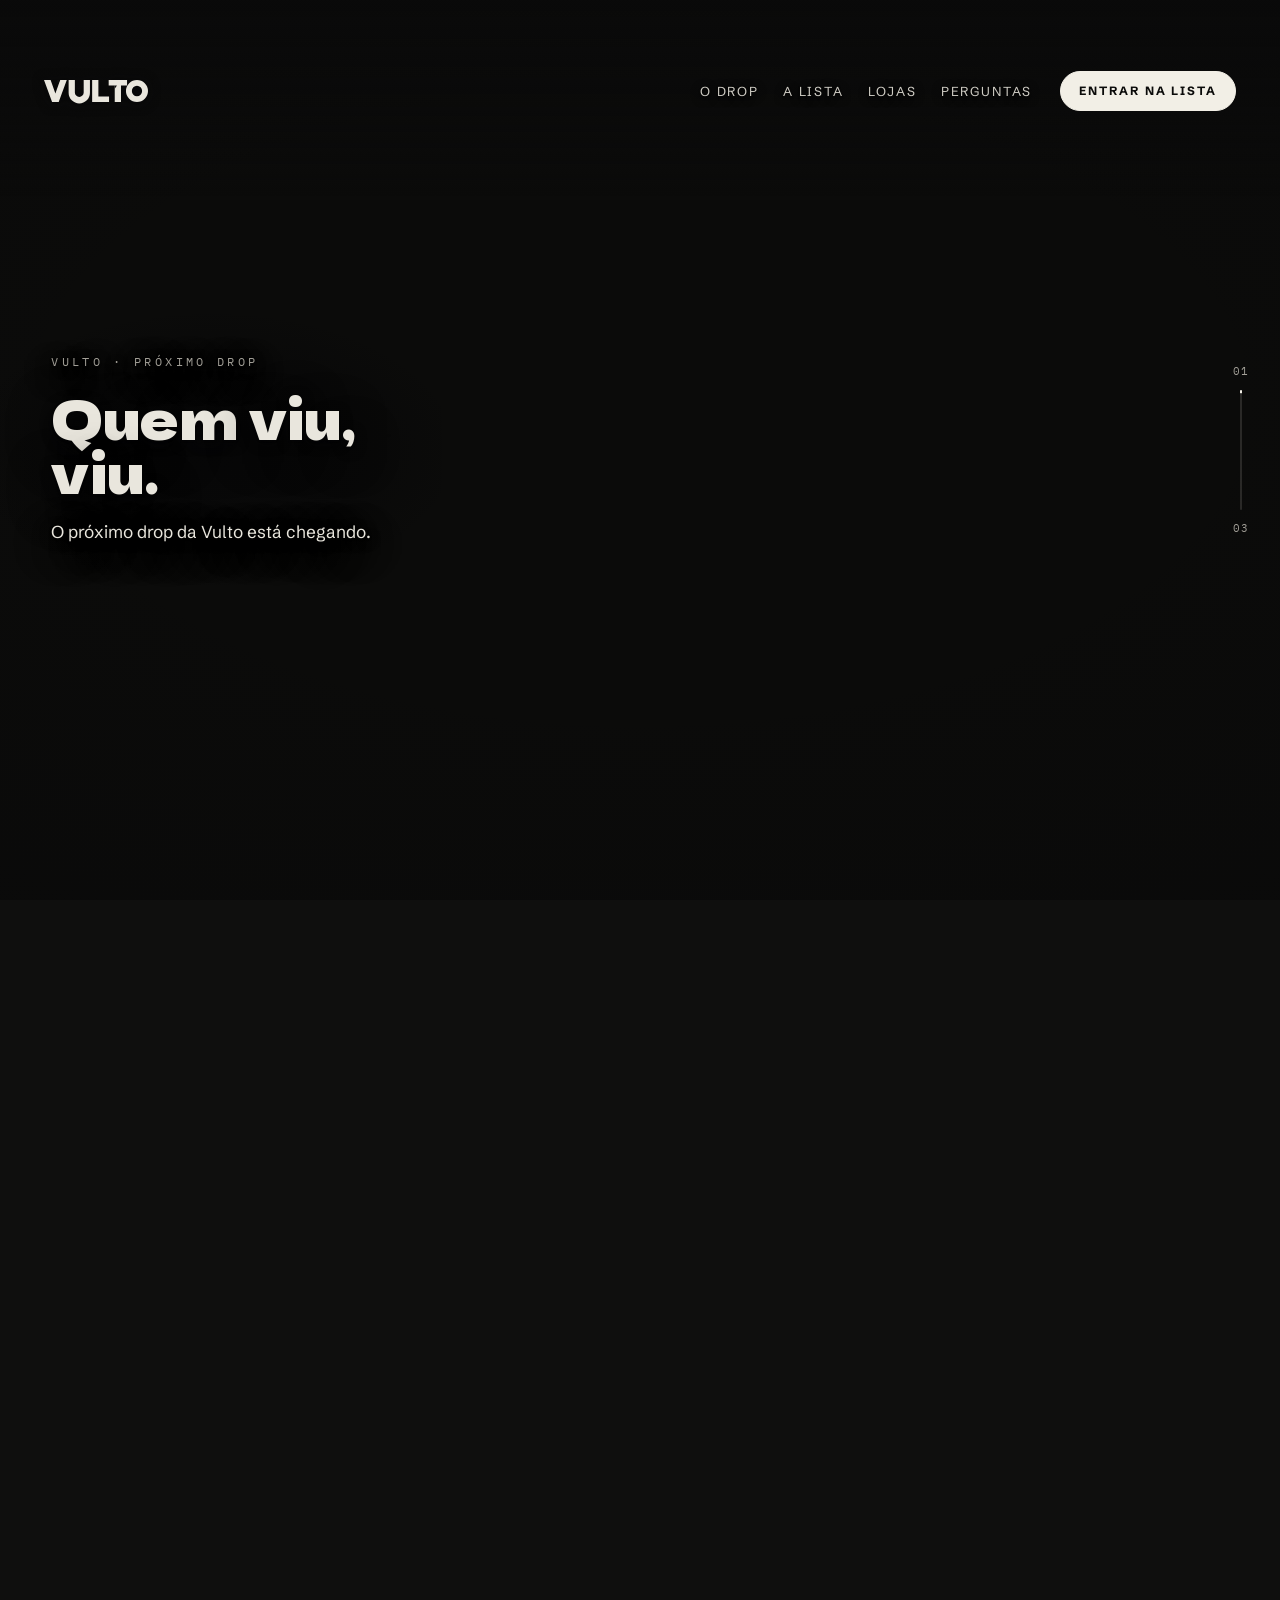
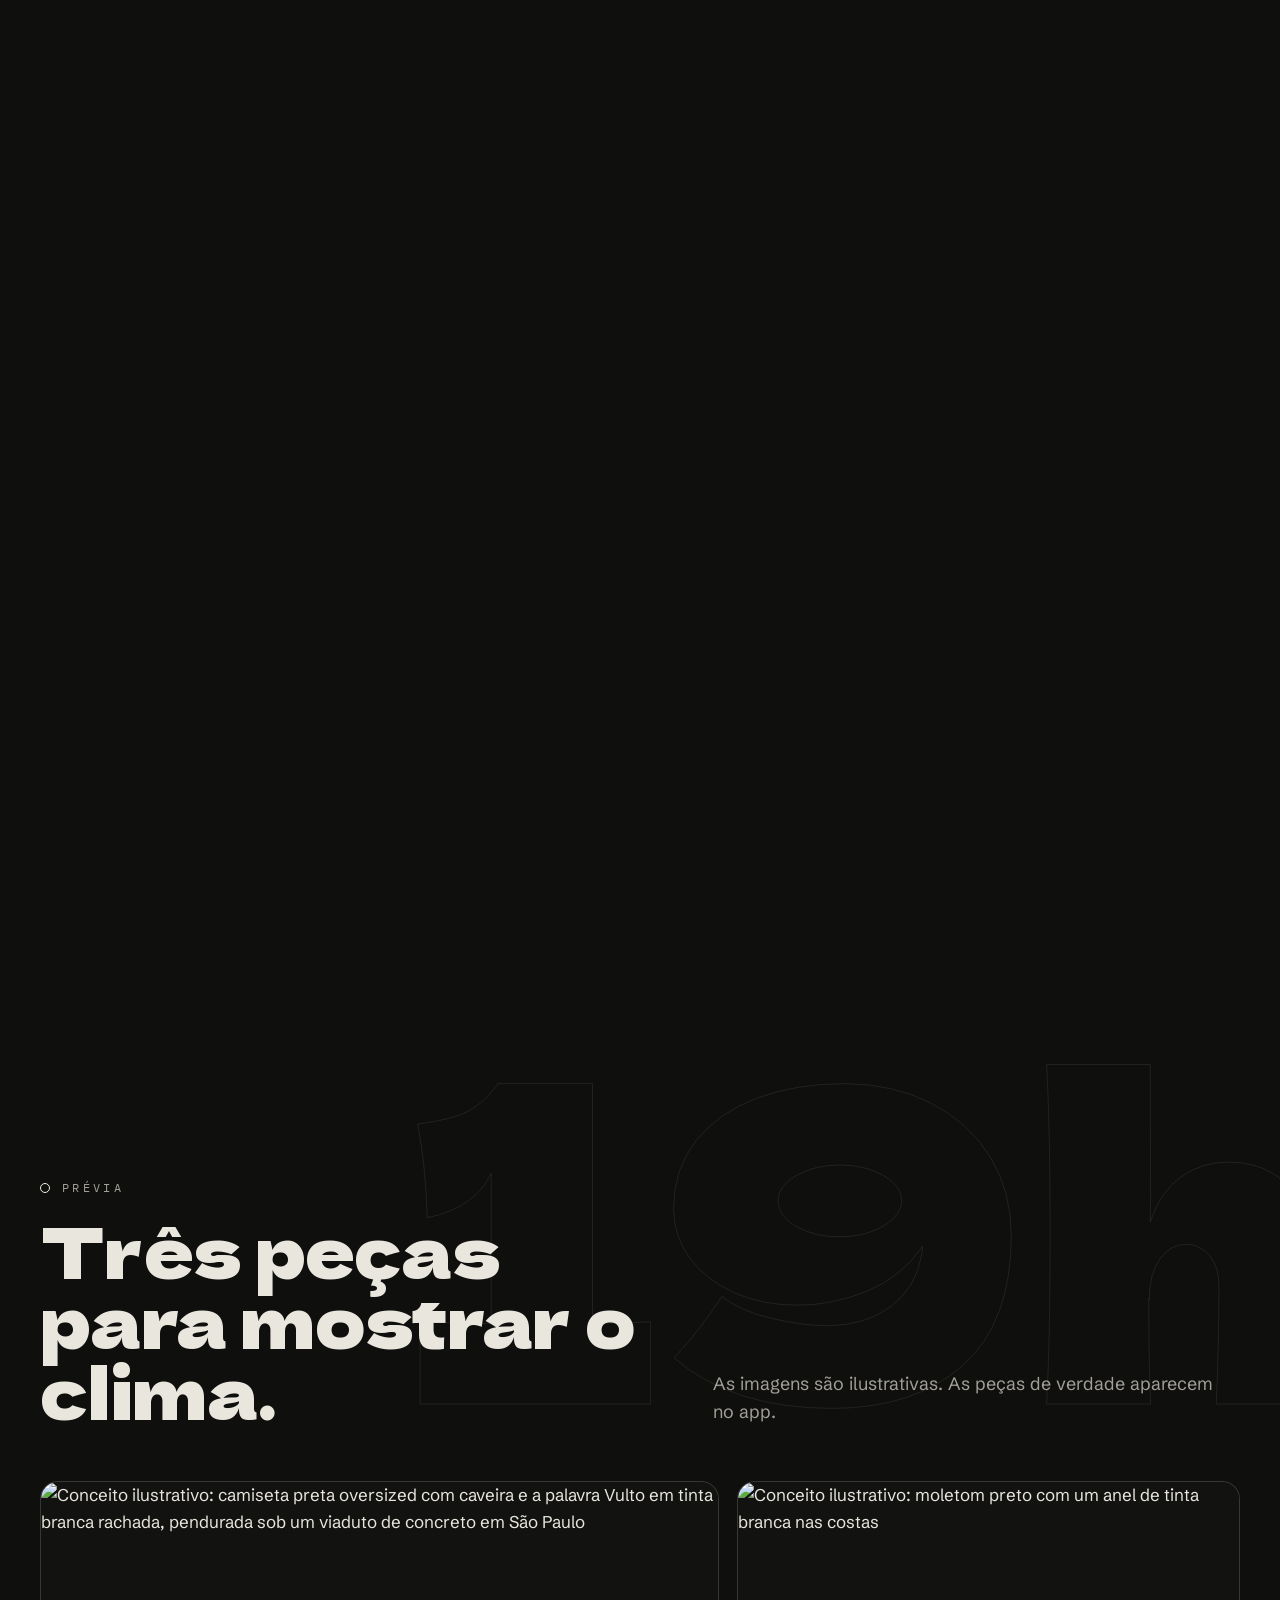
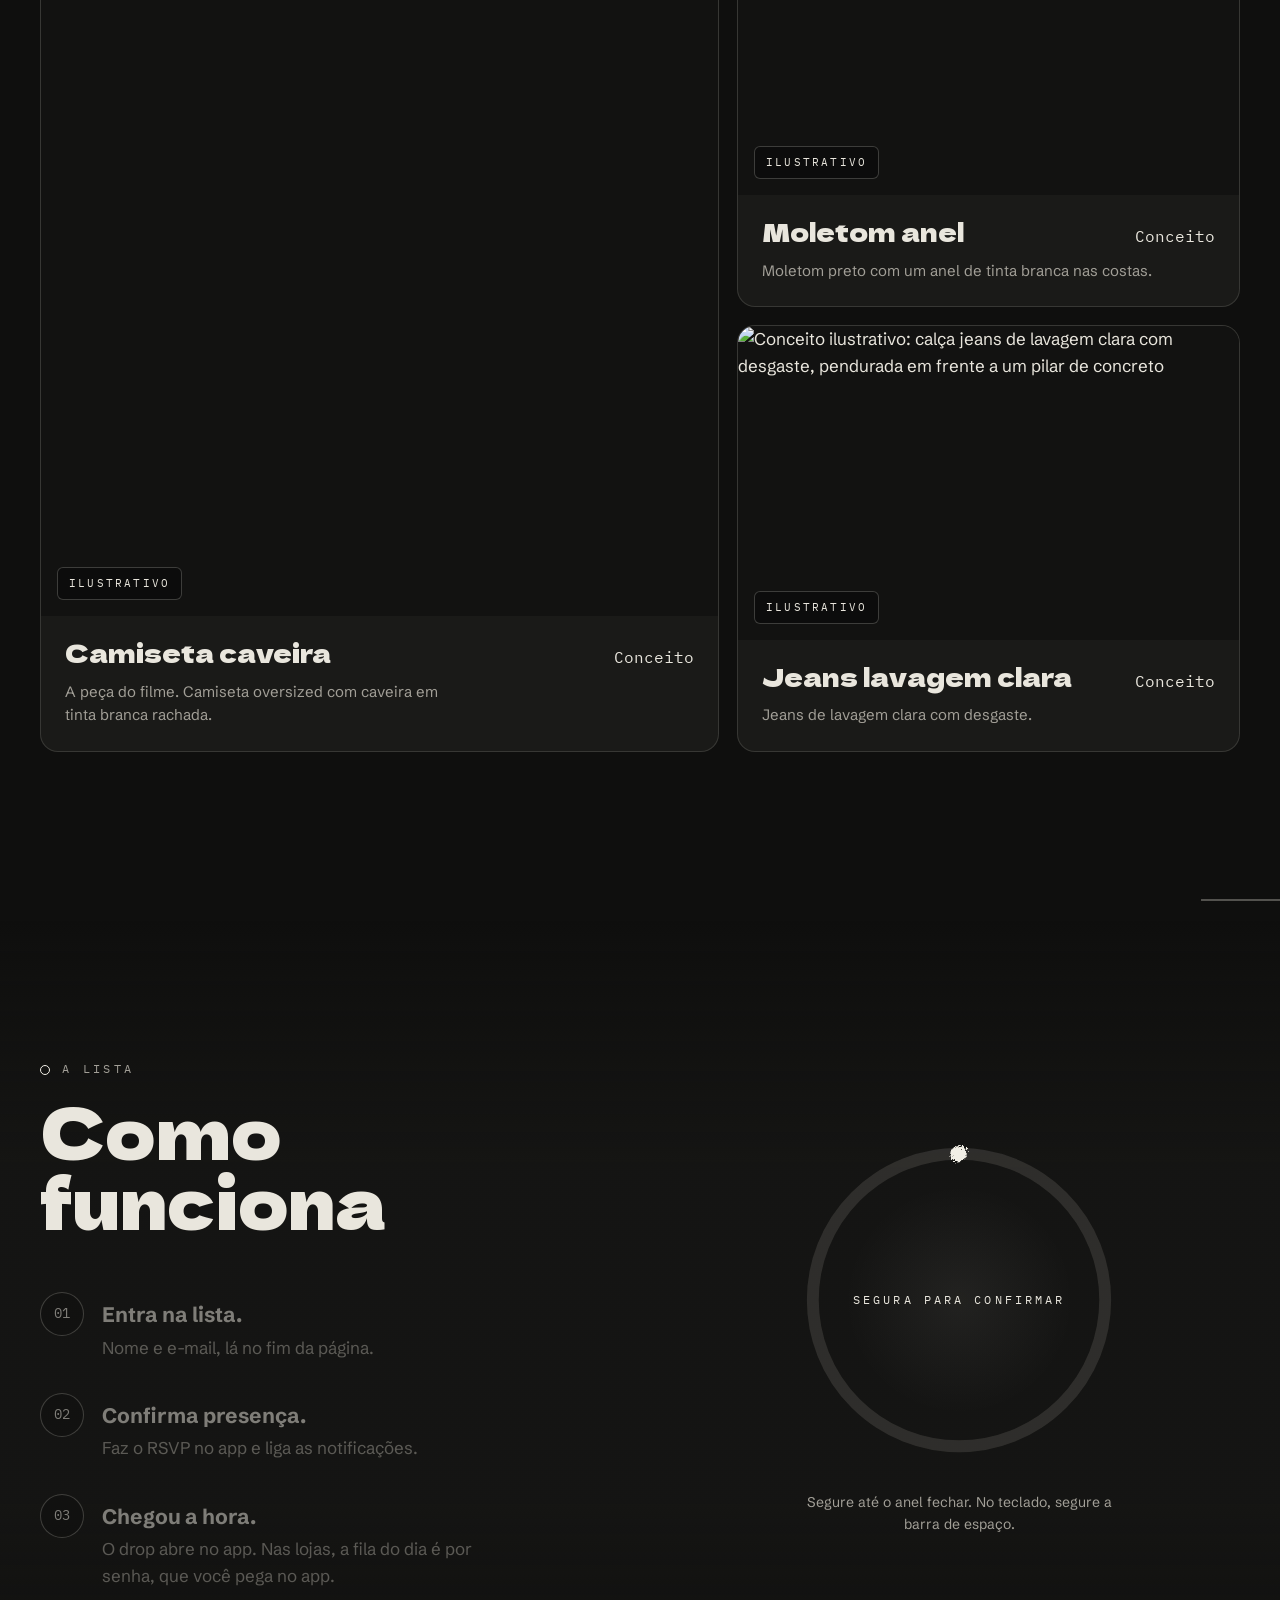
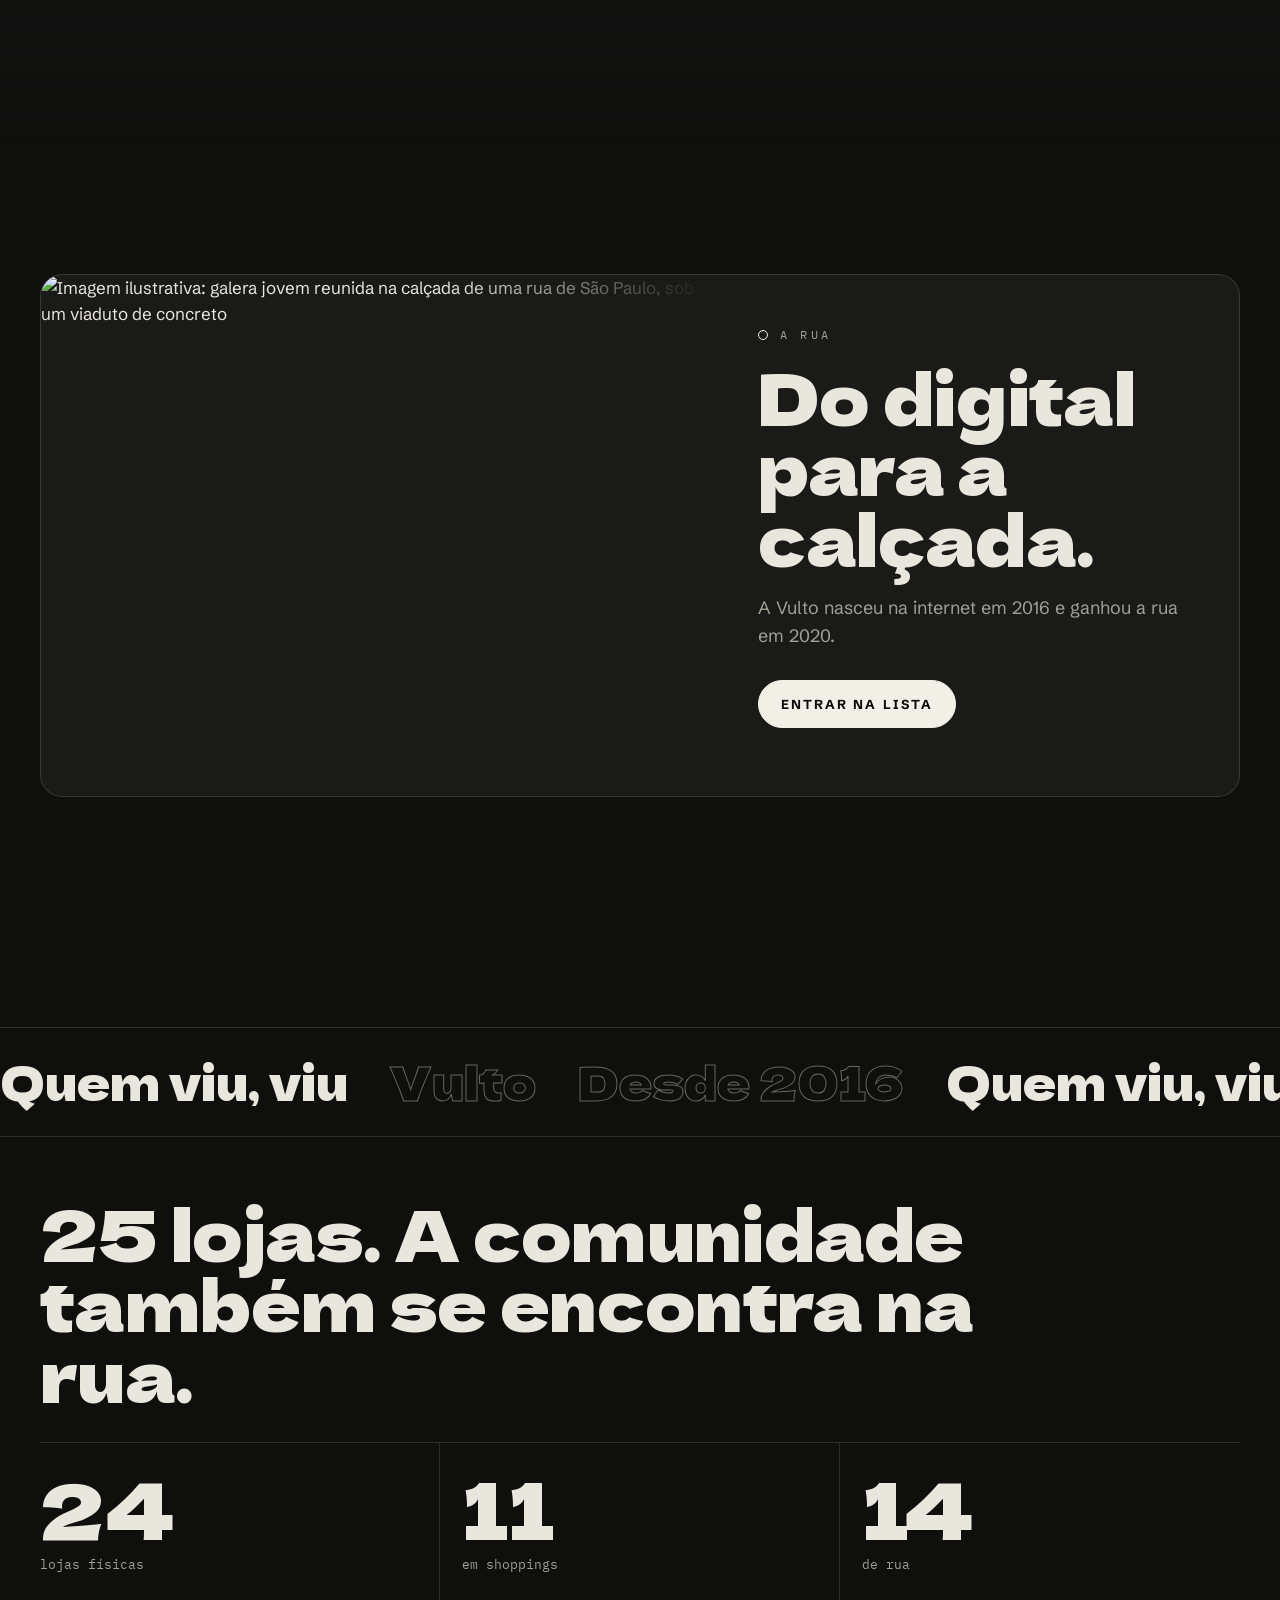
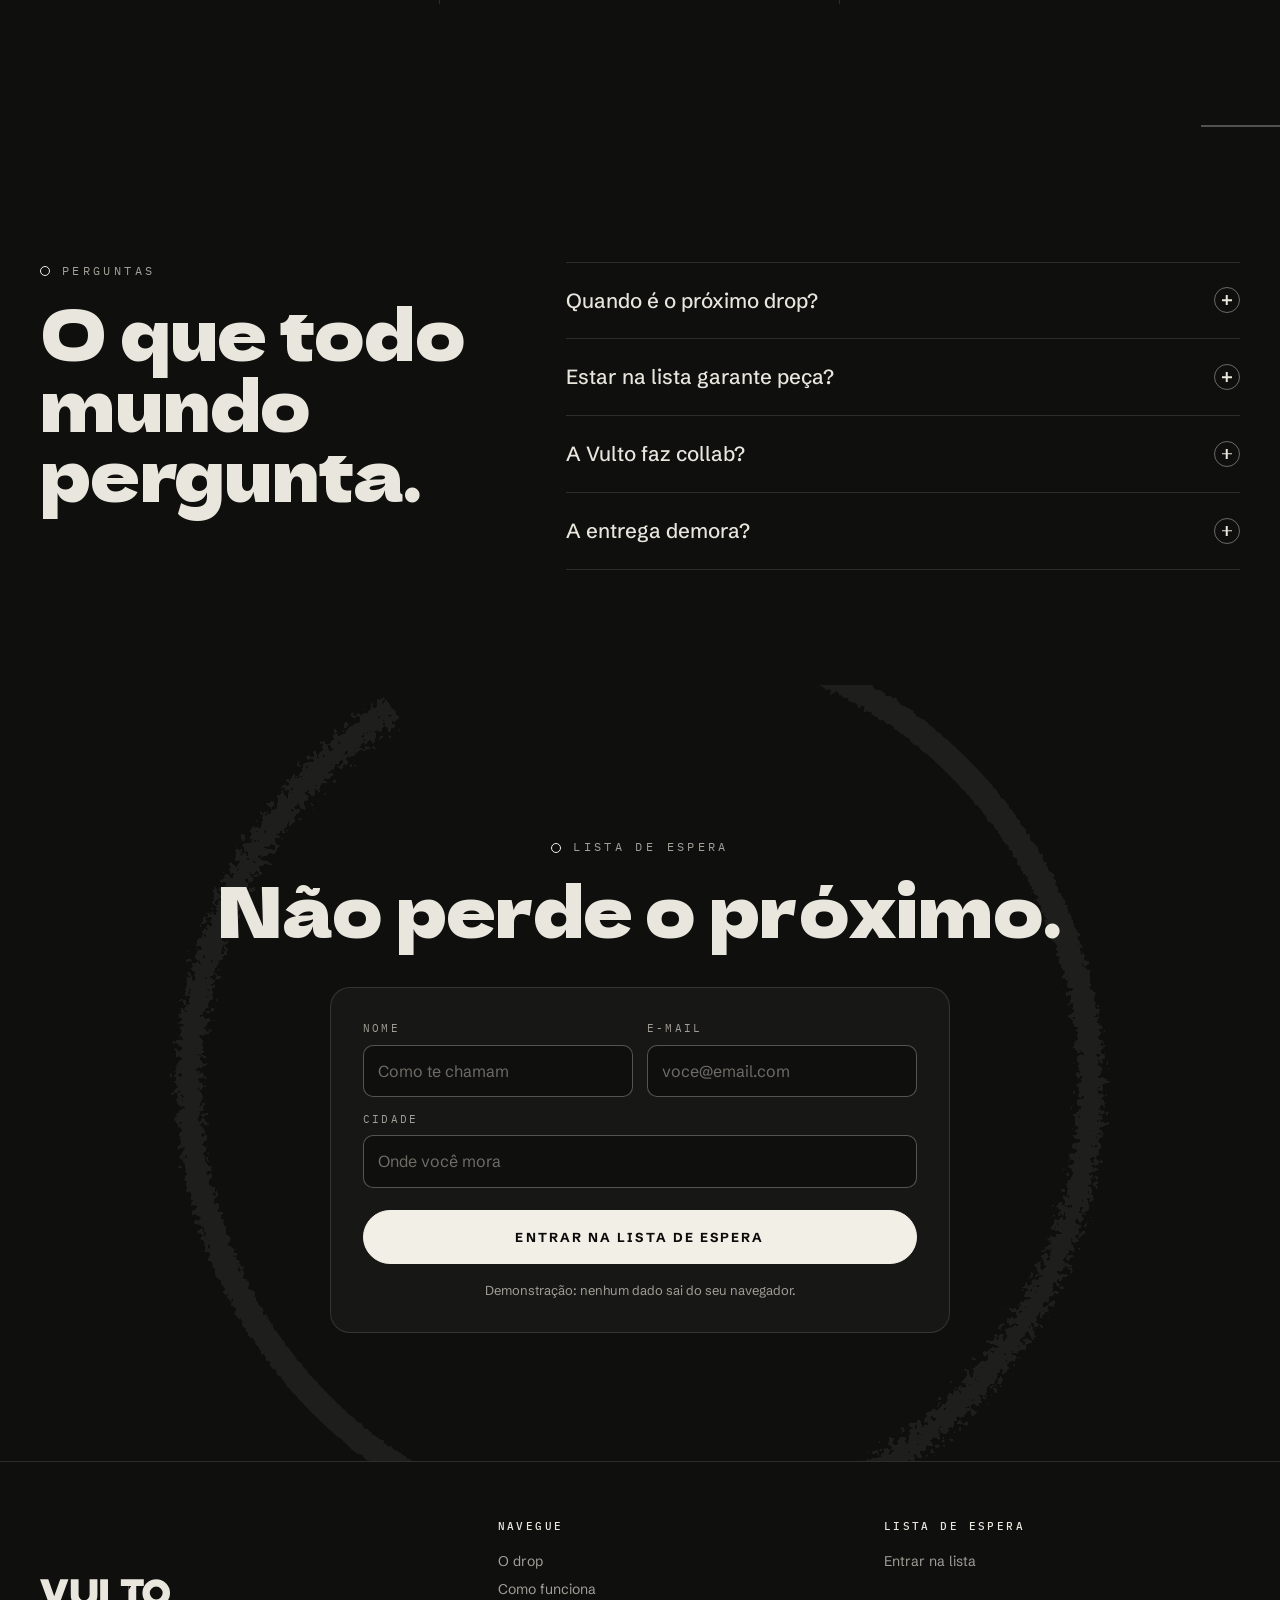
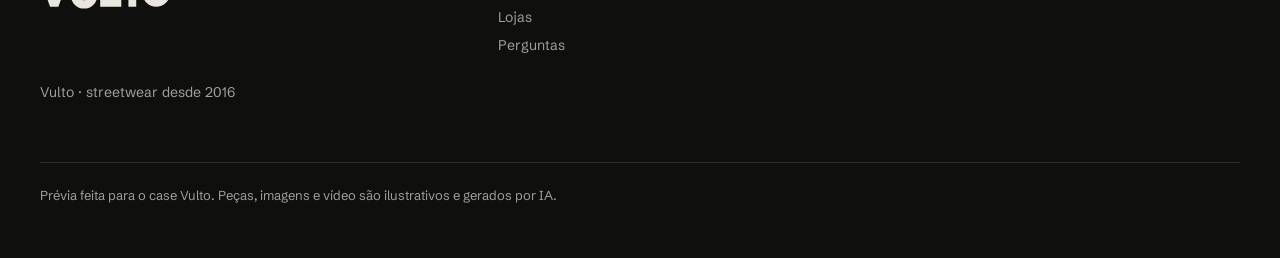
==== commit f5646f03: "Trim site copy to what a visitor needs, without repeats Drops ship-from-store, teaser and internal-m" ====
--- a/previa/index.html
+++ b/previa/index.html
@@ -4,7 +4,7 @@
 <meta charset="utf-8">
 <meta name="viewport" content="width=device-width, initial-scale=1">
 <title>Vulto · Lista de espera do próximo drop</title>
-<meta name="description" content="Vulto, streetwear brasileiro nascido no digital em 2016. São 14 drops por ano, com lançamento no app. Entre na lista de espera do próximo drop.">
+<meta name="description" content="Vulto, streetwear brasileiro desde 2016. Entre na lista de espera do próximo drop.">
 <meta name="theme-color" content="#0f0f0e">
 <!-- DEPLOY STEP: troque og:url e og:image pela URL absoluta do site no ar -->
 <meta property="og:title" content="Vulto · Lista de espera do próximo drop">
@@ -238,8 +238,6 @@
 .quotes li{border-left:2px solid var(--line-strong);padding-left:16px}
 .quotes q{display:block;font-size:18px;quotes:"\201C" "\201D"}
 .quotes cite{display:block;font-style:normal;font-family:var(--mono);font-size:12px;color:var(--text-secondary);margin-top:6px;letter-spacing:.06em}
-.facts strong{display:block;font-size:18px;font-weight:500}
-
 /* D. lojas */
 #lojas{padding:clamp(60px,8vw,110px) 0}
 .marquee{overflow:hidden;border-block:1px solid var(--line);padding:18px 0;margin-bottom:60px}
@@ -386,24 +384,24 @@
     <div class="band left first fx-depth" data-a="0" data-b="0.22" data-seed="11" style="--sa:.66">
       <p class="kicker">VULTO · PRÓXIMO DROP</p>
       <h1 data-split="words">Quem viu, viu.</h1>
-      <p class="sub">Três peças na vitrine desta prévia. O drop abre quinta, às 19h, no app.</p>
+      <p class="sub">O próximo drop da Vulto está chegando.</p>
     </div>
 
     <div class="band right fx-scatter" data-a="0.27" data-b="0.50" data-seed="23" data-spread="0.5" style="--sa:.72">
       <h2 data-split="chars">Quinta, 19h. No app.</h2>
-      <p class="sub">Antes disso, uma semana de teasers, lista de espera e RSVP.</p>
+      <p class="sub">É lá que o drop abre. Fica ligado no aviso.</p>
     </div>
 
     <div class="band left fx-orbit" data-a="0.55" data-b="0.76" data-seed="37" data-spread="0.45" style="--sa:.7">
       <h2 data-split="chars">A fila também é na rua.</h2>
-      <p class="sub">No dia do drop, as lojas recebem a galera. A senha da fila sai pelo app.</p>
+      <p class="sub">No dia do drop, tem fila na porta das lojas.</p>
     </div>
 
     <div class="band center settle fx-rise" data-a="0.86" data-b="1" data-seed="41" data-ramp="0.06" style="--sa:.5">
       <p class="kicker">VULTO® · PRÓXIMO DROP</p>
       <h2 data-split="words">Próximo drop: data a anunciar</h2>
       <div class="gap" aria-hidden="true"></div>
-      <p class="sub">Entre na lista de espera e receba os avisos pelo app.</p>
+      <p class="sub">Entra na lista e a gente te avisa pelo app.</p>
       <div class="row"><a class="btn" href="#entrar">Entrar na lista de espera</a><a class="btn ghost" href="#drop">Ver a prévia</a></div>
     </div>
 
@@ -418,7 +416,7 @@
     <div class="in">
       <p class="kicker">VULTO · PRÓXIMO DROP</p>
       <h1>Quem viu, viu.</h1>
-      <p>Próximo drop: data a anunciar. Os drops abrem na quinta, às 19h, no app.</p>
+      <p>Próximo drop: data a anunciar. Abre quinta, às 19h, no app. Entra na lista e a gente te avisa.</p>
       <div class="row"><a class="btn" href="#entrar">Entrar na lista</a><a class="btn ghost" href="#drop">Ver a prévia</a></div>
     </div>
   </div>
@@ -427,14 +425,14 @@
 <main id="main" tabindex="-1">
 
 <section id="drop" aria-labelledby="drop-t">
-  <div class="bigno" aria-hidden="true">14</div>
+  <div class="bigno" aria-hidden="true">19h</div>
   <div class="wrap">
     <div class="drop-head reveal">
       <div>
-        <p class="sec-kicker r"><span class="dot" aria-hidden="true"></span>PRÉVIA ILUSTRATIVA</p>
+        <p class="sec-kicker r"><span class="dot" aria-hidden="true"></span>PRÉVIA</p>
         <h2 class="h-sec r" id="drop-t">Três peças para mostrar o clima.</h2>
       </div>
-      <p class="lede r">São 14 drops e três collabs por ano. As peças abaixo são conceitos visuais desta prévia, não um lançamento confirmado. O que cai de verdade aparece na semana de teasers.</p>
+      <p class="lede r">As imagens são ilustrativas. As peças de verdade aparecem no app.</p>
     </div>
     <div class="pieces reveal">
       <article class="piece main r">
@@ -443,11 +441,11 @@
       </article>
       <article class="piece r">
         <div class="ph"><img src="https://d2ol7oe51mr4n9.cloudfront.net/user_3Kb3YKeSIaGwJYI6odUy0XejCWs/fda23d5f-efcf-45ab-8f6e-6802e7583c94.jpg" alt="Conceito ilustrativo: moletom preto com um anel de tinta branca nas costas" loading="lazy" width="1600" height="1000"><span class="plaque">Ilustrativo</span></div>
-        <div class="info"><h3>Moletom anel</h3><span class="price">Conceito</span><p>Moletom preto com o anel de tinta do fim do filme nas costas.</p></div>
+        <div class="info"><h3>Moletom anel</h3><span class="price">Conceito</span><p>Moletom preto com um anel de tinta branca nas costas.</p></div>
       </article>
       <article class="piece r">
         <div class="ph"><img src="https://d2ol7oe51mr4n9.cloudfront.net/user_3Kb3YKeSIaGwJYI6odUy0XejCWs/a067344c-bf83-42cb-b8be-d7ea51a21ccc.jpg" alt="Conceito ilustrativo: calça jeans de lavagem clara com desgaste, pendurada em frente a um pilar de concreto" loading="lazy" width="1600" height="1000"><span class="plaque">Ilustrativo</span></div>
-        <div class="info"><h3>Jeans lavagem clara</h3><span class="price">Conceito</span><p>Lavagem clara e desgaste, no mesmo mundo de concreto.</p></div>
+        <div class="info"><h3>Jeans lavagem clara</h3><span class="price">Conceito</span><p>Jeans de lavagem clara com desgaste.</p></div>
       </article>
     </div>
   </div>
@@ -459,11 +457,11 @@
   <div class="wrap lista-grid">
     <div class="reveal">
       <p class="sec-kicker r"><span class="dot" aria-hidden="true"></span>A LISTA</p>
-      <h2 class="h-sec r" id="lista-t">Como a lista funciona</h2>
+      <h2 class="h-sec r" id="lista-t">Como funciona</h2>
       <ol class="steps" id="steps">
-        <li class="step"><span class="n">01</span><div><h3>Entra na lista de espera.</h3><p>Os teasers começam uma semana antes do drop. A lista é por onde você acompanha.</p></div></li>
-        <li class="step"><span class="n">02</span><div><h3>Confirma presença.</h3><p>Faz o RSVP e liga o push do app. O aviso chega quando o drop abrir.</p></div></li>
-        <li class="step"><span class="n">03</span><div><h3>Quinta, 19h, no app.</h3><p>O lançamento acontece no app. Nas lojas, a galera também forma fila no dia, organizada por senha no app.</p></div></li>
+        <li class="step"><span class="n">01</span><div><h3>Entra na lista.</h3><p>Nome e e-mail, lá no fim da página.</p></div></li>
+        <li class="step"><span class="n">02</span><div><h3>Confirma presença.</h3><p>Faz o RSVP no app e liga as notificações.</p></div></li>
+        <li class="step"><span class="n">03</span><div><h3>Chegou a hora.</h3><p>O drop abre no app. Nas lojas, a fila do dia é por senha, que você pega no app.</p></div></li>
       </ol>
     </div>
     <div class="portal">
@@ -471,9 +469,9 @@
         <span class="glow" aria-hidden="true"></span>
         <svg viewBox="0 0 200 200" aria-hidden="true"><circle class="base" cx="100" cy="100" r="86" fill="none" stroke-width="7"/><circle class="ink" pathLength="1" cx="100" cy="100" r="86" fill="none" stroke-width="9" stroke-linecap="round" transform="rotate(-90 100 100)"/></svg>
         <span class="label" id="hold-label">Segura para confirmar</span>
-        <span class="ticket" aria-live="polite"><small>Demonstração do RSVP</small><strong>Presença confirmada.</strong><span>No app, o RSVP vem junto com o push que avisa quando o drop abrir.</span></span>
+        <span class="ticket" aria-live="polite"><small>Demonstração</small><strong>Presença confirmada.</strong><span>Agora é só esperar o aviso.</span></span>
       </button>
-      <p class="hold-note" id="hold-note">Uma demonstração do RSVP. Segure o botão até o anel fechar. No teclado, segure a barra de espaço.</p>
+      <p class="hold-note" id="hold-note">Segure até o anel fechar. No teclado, segure a barra de espaço.</p>
     </div>
   </div>
 </section>
@@ -485,13 +483,8 @@
       <div class="rua-txt">
         <p class="sec-kicker r"><span class="dot" aria-hidden="true"></span>A RUA</p>
         <h2 class="h-sec r" id="rua-t">Do digital para a calçada.</h2>
-        <p class="lede r">A Vulto nasceu no digital em 2016 e começou a abrir lojas em 2020. No dia do drop, a comunidade também se encontra na porta das lojas.</p>
-        <div class="count r"><b id="count" data-to="25">25</b><span>lojas físicas</span></div>
-        <ul class="quotes facts r">
-          <li><strong>14 drops por ano</strong><cite>e três collabs</cite></li>
-          <li><strong>Uma semana de teasers</strong><cite>com lista de espera e RSVP antes de cada lançamento</cite></li>
-          <li><strong>Quinta, 19h, no app</strong><cite>a hora em que o drop abre</cite></li>
-        </ul>
+        <p class="lede r">A Vulto nasceu na internet em 2016 e ganhou a rua em 2020.</p>
+        <p class="r" style="margin-top:30px"><a class="btn" href="#entrar">Entrar na lista</a></p>
       </div>
     </div>
   </div>
@@ -499,19 +492,18 @@
 
 <section id="lojas" aria-labelledby="lojas-t">
   <div class="marquee" aria-hidden="true"><div class="track">
-    <span>25 lojas</span><span>11 em shoppings</span><span>14 de rua</span><span>12 com ship from store</span><span>25 lojas</span><span>11 em shoppings</span><span>14 de rua</span><span>12 com ship from store</span>
-    <span>25 lojas</span><span>11 em shoppings</span><span>14 de rua</span><span>12 com ship from store</span><span>25 lojas</span><span>11 em shoppings</span><span>14 de rua</span><span>12 com ship from store</span>
+    <span>Quem viu, viu</span><span>Vulto</span><span>Desde 2016</span><span>Quem viu, viu</span><span>Vulto</span><span>Desde 2016</span><span>Quem viu, viu</span><span>Vulto</span><span>Desde 2016</span>
+    <span>Quem viu, viu</span><span>Vulto</span><span>Desde 2016</span><span>Quem viu, viu</span><span>Vulto</span><span>Desde 2016</span><span>Quem viu, viu</span><span>Vulto</span><span>Desde 2016</span>
   </div></div>
   <div class="wrap reveal">
     <div class="lojas-head">
       <h2 class="h-sec r" id="lojas-t">25 lojas. A comunidade também se encontra na rua.</h2>
     </div>
     <div class="stores">
-      <div class="store r"><h3>25</h3><p>lojas físicas</p></div>
+      <div class="store r"><h3><span id="count" data-to="25">25</span></h3><p>lojas físicas</p></div>
       <div class="store r"><h3>11</h3><p>em shoppings</p></div>
       <div class="store r"><h3>14</h3><p>de rua</p></div>
     </div>
-    <p class="note r"><span class="sec-kicker" style="margin:0"><span class="dot" aria-hidden="true"></span></span>12 das 25 lojas fazem ship from store: o pedido feito online pode sair do estoque de uma loja.</p>
   </div>
 </section>
 
@@ -524,12 +516,10 @@
       <h2 class="h-sec r" id="faq-t">O que todo mundo pergunta.</h2>
     </div>
     <div class="faq">
-      <details><summary>Quando é o próximo drop?<span class="pm" aria-hidden="true"></span></summary><div class="ans"><p>A data ainda vai ser anunciada. Os drops da Vulto abrem na quinta-feira, às 19h, no app, depois de uma semana de teasers.</p></div></details>
-      <details><summary>Onde eu compro?<span class="pm" aria-hidden="true"></span></summary><div class="ans"><p>O lançamento acontece no app. No dia do drop, as lojas também recebem público, e a fila é organizada por senha no app.</p></div></details>
-      <details><summary>Para que serve a lista de espera?<span class="pm" aria-hidden="true"></span></summary><div class="ans"><p>Para acompanhar o drop de perto: lista de espera, RSVP e push no app avisando quando abrir. Estar na lista não garante peça.</p></div></details>
-      <details><summary>Quantos drops a Vulto faz?<span class="pm" aria-hidden="true"></span></summary><div class="ans"><p>São 14 drops e três collabs por ano.</p></div></details>
-      <details><summary>E a entrega?<span class="pm" aria-hidden="true"></span></summary><div class="ans"><p>As vendas se concentram no lançamento, então nas semanas de drop o prazo de entrega pode ser maior que o normal.</p></div></details>
-      <details><summary>As peças desta página vão ser lançadas?<span class="pm" aria-hidden="true"></span></summary><div class="ans"><p>Não necessariamente. A camiseta, o moletom e o jeans são conceitos ilustrativos desta prévia. As peças do próximo drop aparecem nos teasers.</p></div></details>
+      <details><summary>Quando é o próximo drop?<span class="pm" aria-hidden="true"></span></summary><div class="ans"><p>A data ainda vai ser anunciada. Quem está na lista fica sabendo pelo app.</p></div></details>
+      <details><summary>Estar na lista garante peça?<span class="pm" aria-hidden="true"></span></summary><div class="ans"><p>Não. Garante que você não perde o aviso.</p></div></details>
+      <details><summary>A Vulto faz collab?<span class="pm" aria-hidden="true"></span></summary><div class="ans"><p>Faz. São três collabs por ano, além dos drops da casa.</p></div></details>
+      <details><summary>A entrega demora?<span class="pm" aria-hidden="true"></span></summary><div class="ans"><p>Em semana de drop sai muito pedido de uma vez, então o prazo pode ser maior que o normal.</p></div></details>
     </div>
   </div>
 </section>
@@ -537,9 +527,8 @@
 <section id="entrar" aria-labelledby="entrar-t">
   <div class="wrap entrar reveal">
     <svg class="bigring" viewBox="0 0 200 200" aria-hidden="true"><circle cx="100" cy="100" r="92" fill="none" stroke="currentColor" stroke-width="5" filter="url(#rough)" stroke-dasharray="380 30 40 20"/></svg>
-    <p class="sec-kicker r" style="justify-content:center"><span class="dot" aria-hidden="true"></span>PRÓXIMO DROP · DATA A ANUNCIAR</p>
-    <h2 class="h-sec r" id="entrar-t">Entra na lista de espera.</h2>
-    <p class="clock r">Teasers, RSVP e push no app</p>
+    <p class="sec-kicker r" style="justify-content:center"><span class="dot" aria-hidden="true"></span>LISTA DE ESPERA</p>
+    <h2 class="h-sec r" id="entrar-t">Não perde o próximo.</h2>
     <form id="form" class="r" novalidate>
       <div class="field"><label for="f-nome">Nome</label><input id="f-nome" name="nome" type="text" placeholder="Como te chamam" autocomplete="given-name" required></div>
       <div class="field"><label for="f-email">E-mail</label><input id="f-email" name="email" type="email" placeholder="voce@email.com" autocomplete="email" required></div>
@@ -548,7 +537,7 @@
       <p class="fine">Demonstração: nenhum dado sai do seu navegador.</p>
       <div class="success" role="status" aria-live="polite">
         <div><svg viewBox="0 0 80 80" aria-hidden="true"><circle pathLength="1" cx="40" cy="40" r="34" fill="none" stroke="currentColor" stroke-width="5" stroke-linecap="round" filter="url(#rough)" transform="rotate(-90 40 40)"/></svg>
-        <h3>Você está na lista.</h3><p>Quando o drop for anunciado, os avisos chegam pelo app. Nesta demonstração, nada foi enviado.</p></div>
+        <h3>Você está na lista.</h3><p>Agora é ficar de olho no app.</p></div>
       </div>
     </form>
   </div>
@@ -560,10 +549,10 @@
   <div class="wrap">
     <div class="foot">
       <div><a class="logo" href="#top" aria-label="Vulto, voltar ao topo"><svg aria-hidden="true" fill="currentColor"><use href="#vulto-logo"/></svg></a><p>Vulto · streetwear desde 2016</p></div>
-      <div><h4>Lojas</h4><ul><li>25 lojas físicas</li><li>11 em shoppings · 14 de rua</li><li>12 com ship from store</li></ul></div>
-      <div><h4>Próximo drop</h4><ul><li><a href="#drop">A prévia</a></li><li><a href="#lista">Como a lista funciona</a></li><li><a href="#entrar">Entrar na lista</a></li></ul></div>
-    </div>
-    <p class="disclaimer">Prévia de site feita para o case Vulto. As peças, as imagens e o vídeo são ilustrativos e gerados por IA. O formulário não envia dados.</p>
+      <div><h4>Navegue</h4><ul><li><a href="#drop">O drop</a></li><li><a href="#lista">Como funciona</a></li><li><a href="#lojas">Lojas</a></li><li><a href="#perguntas">Perguntas</a></li></ul></div>
+      <div><h4>Lista de espera</h4><ul><li><a href="#entrar">Entrar na lista</a></li></ul></div>
+    </div>
+    <p class="disclaimer">Prévia feita para o case Vulto. Peças, imagens e vídeo são ilustrativos e gerados por IA.</p>
   </div>
 </footer>
 
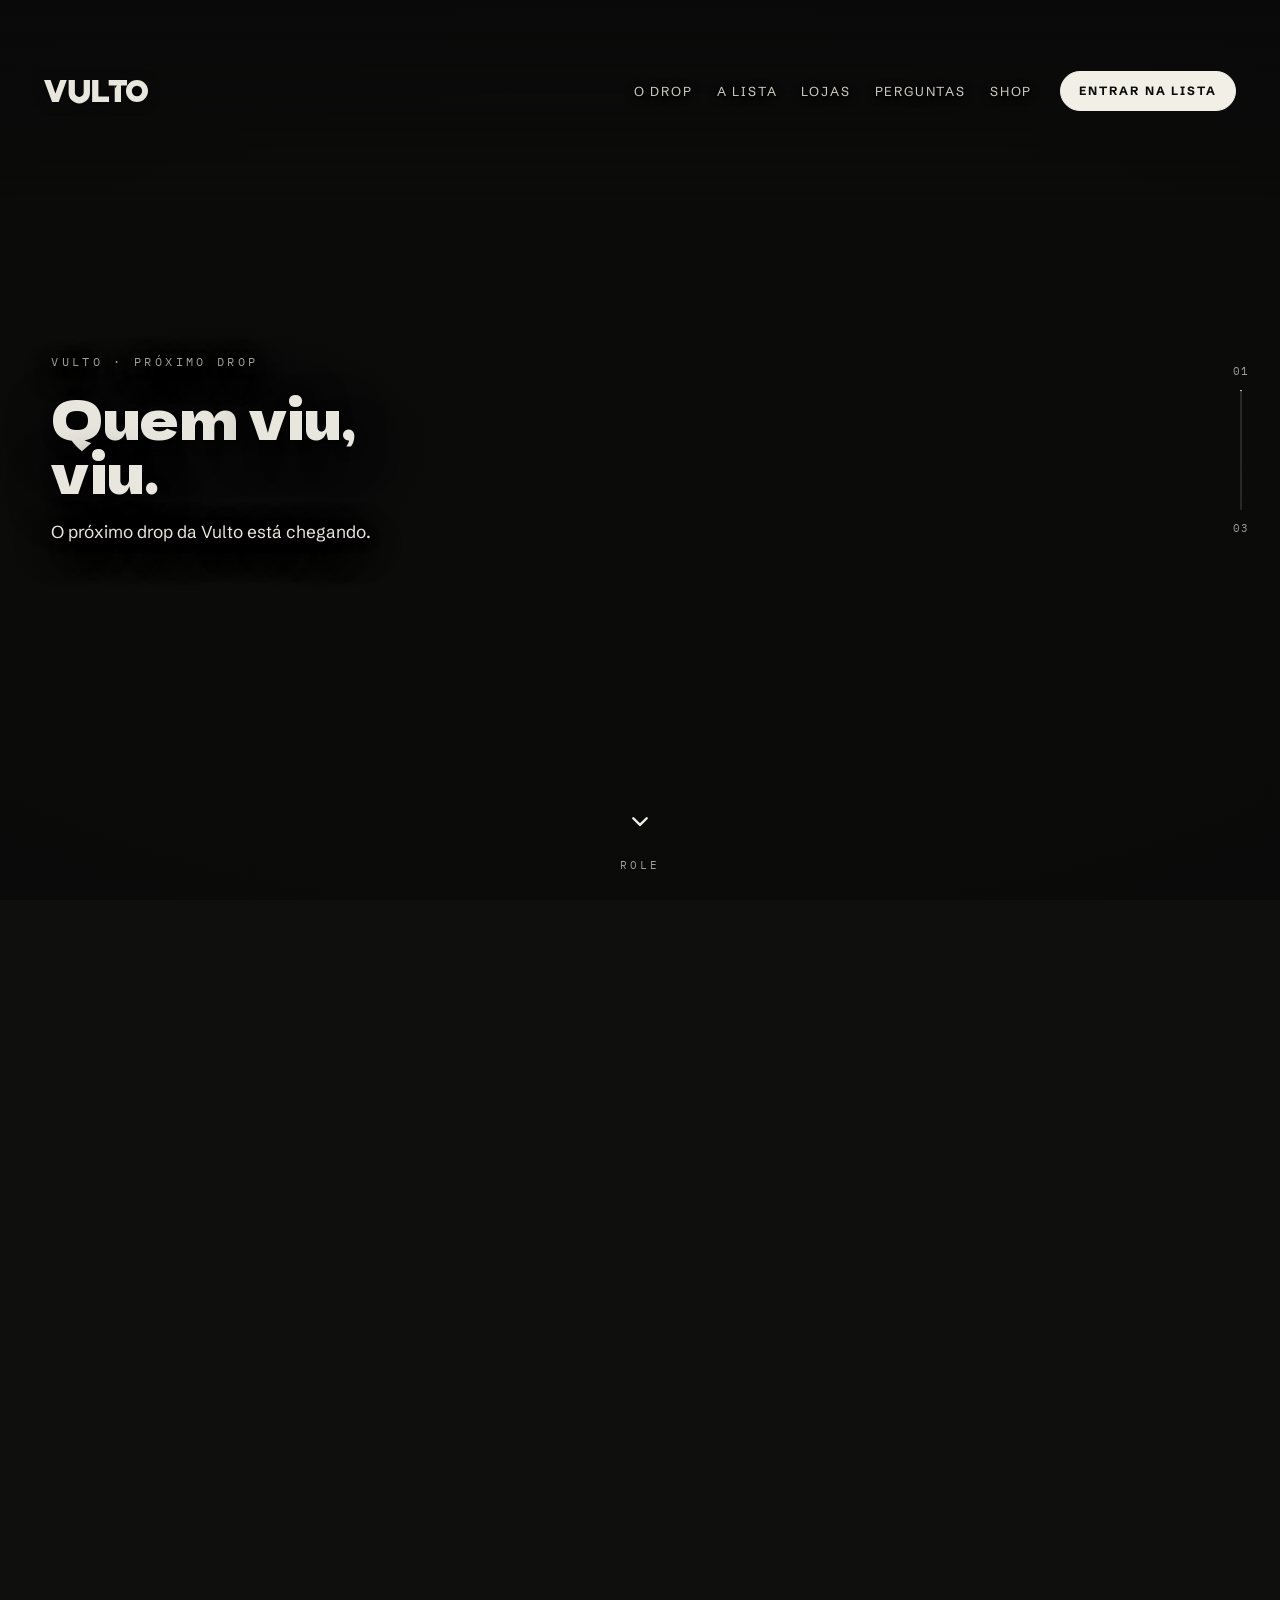
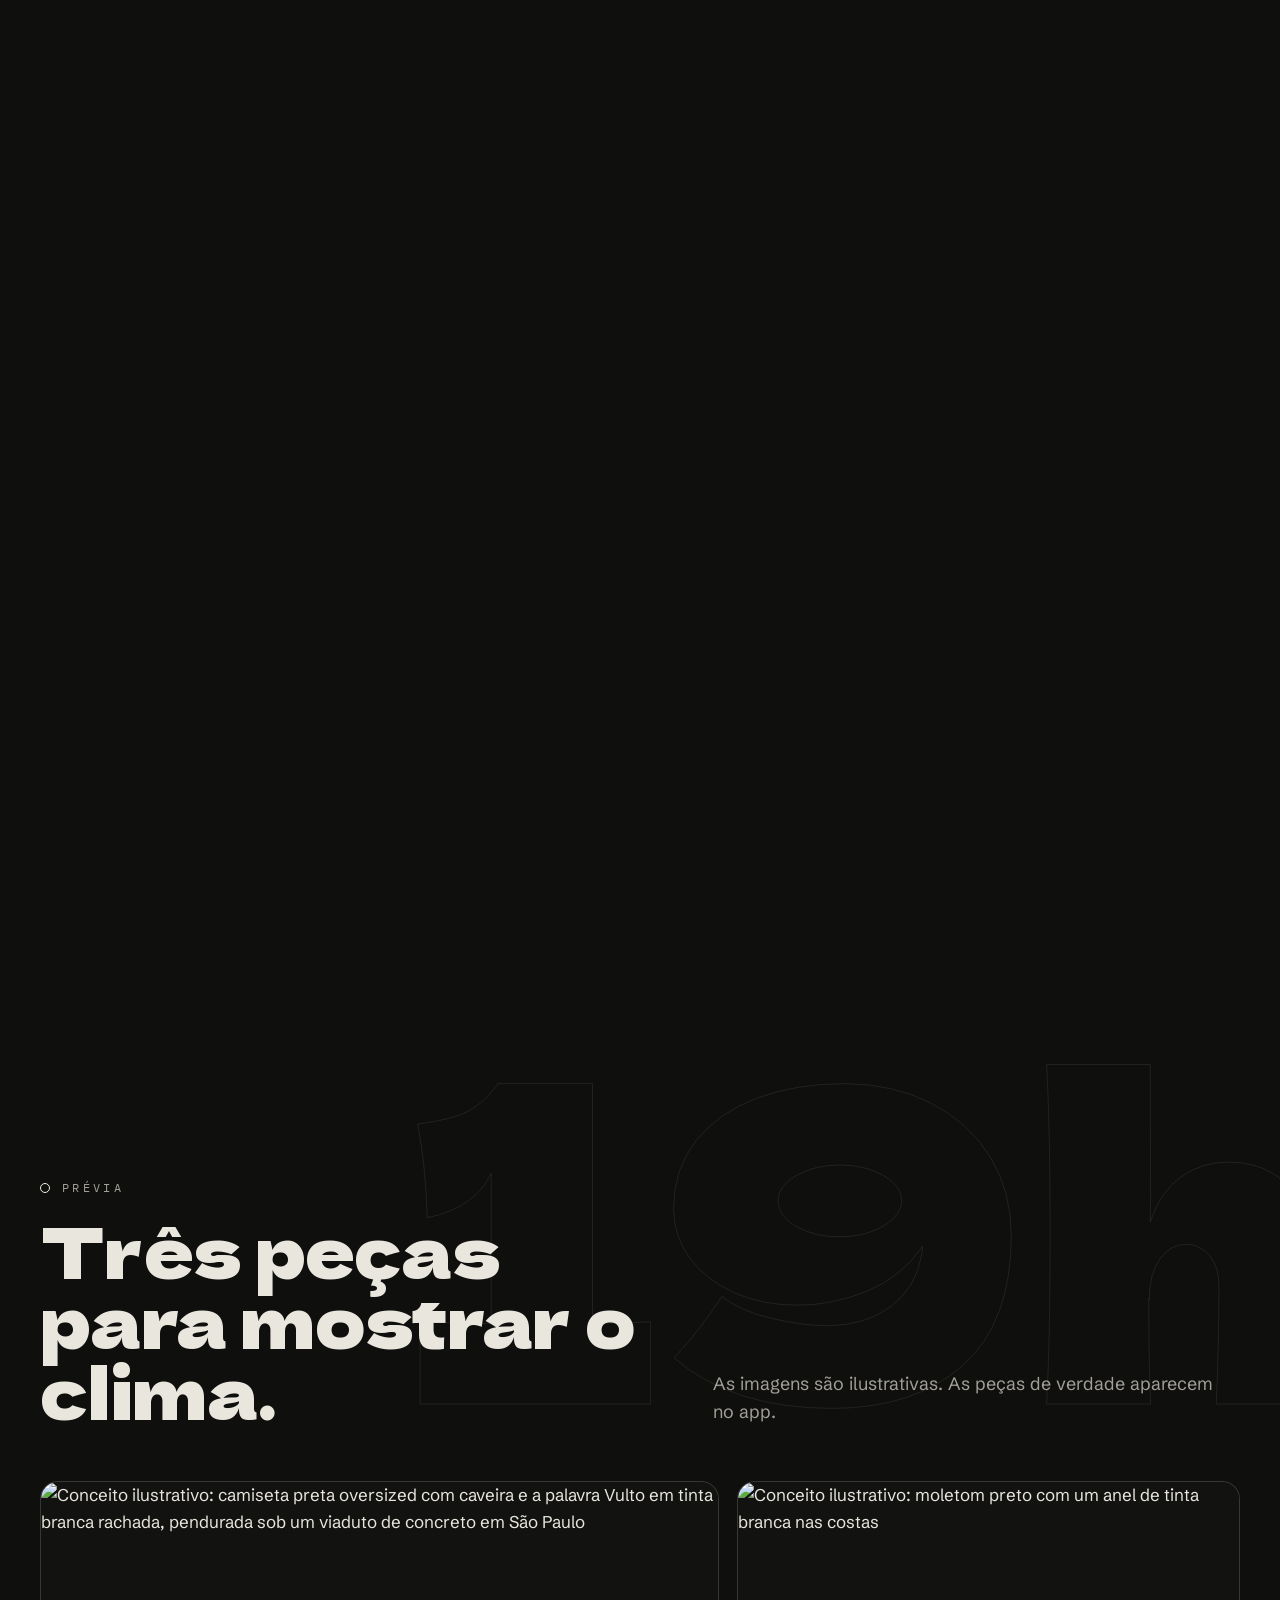
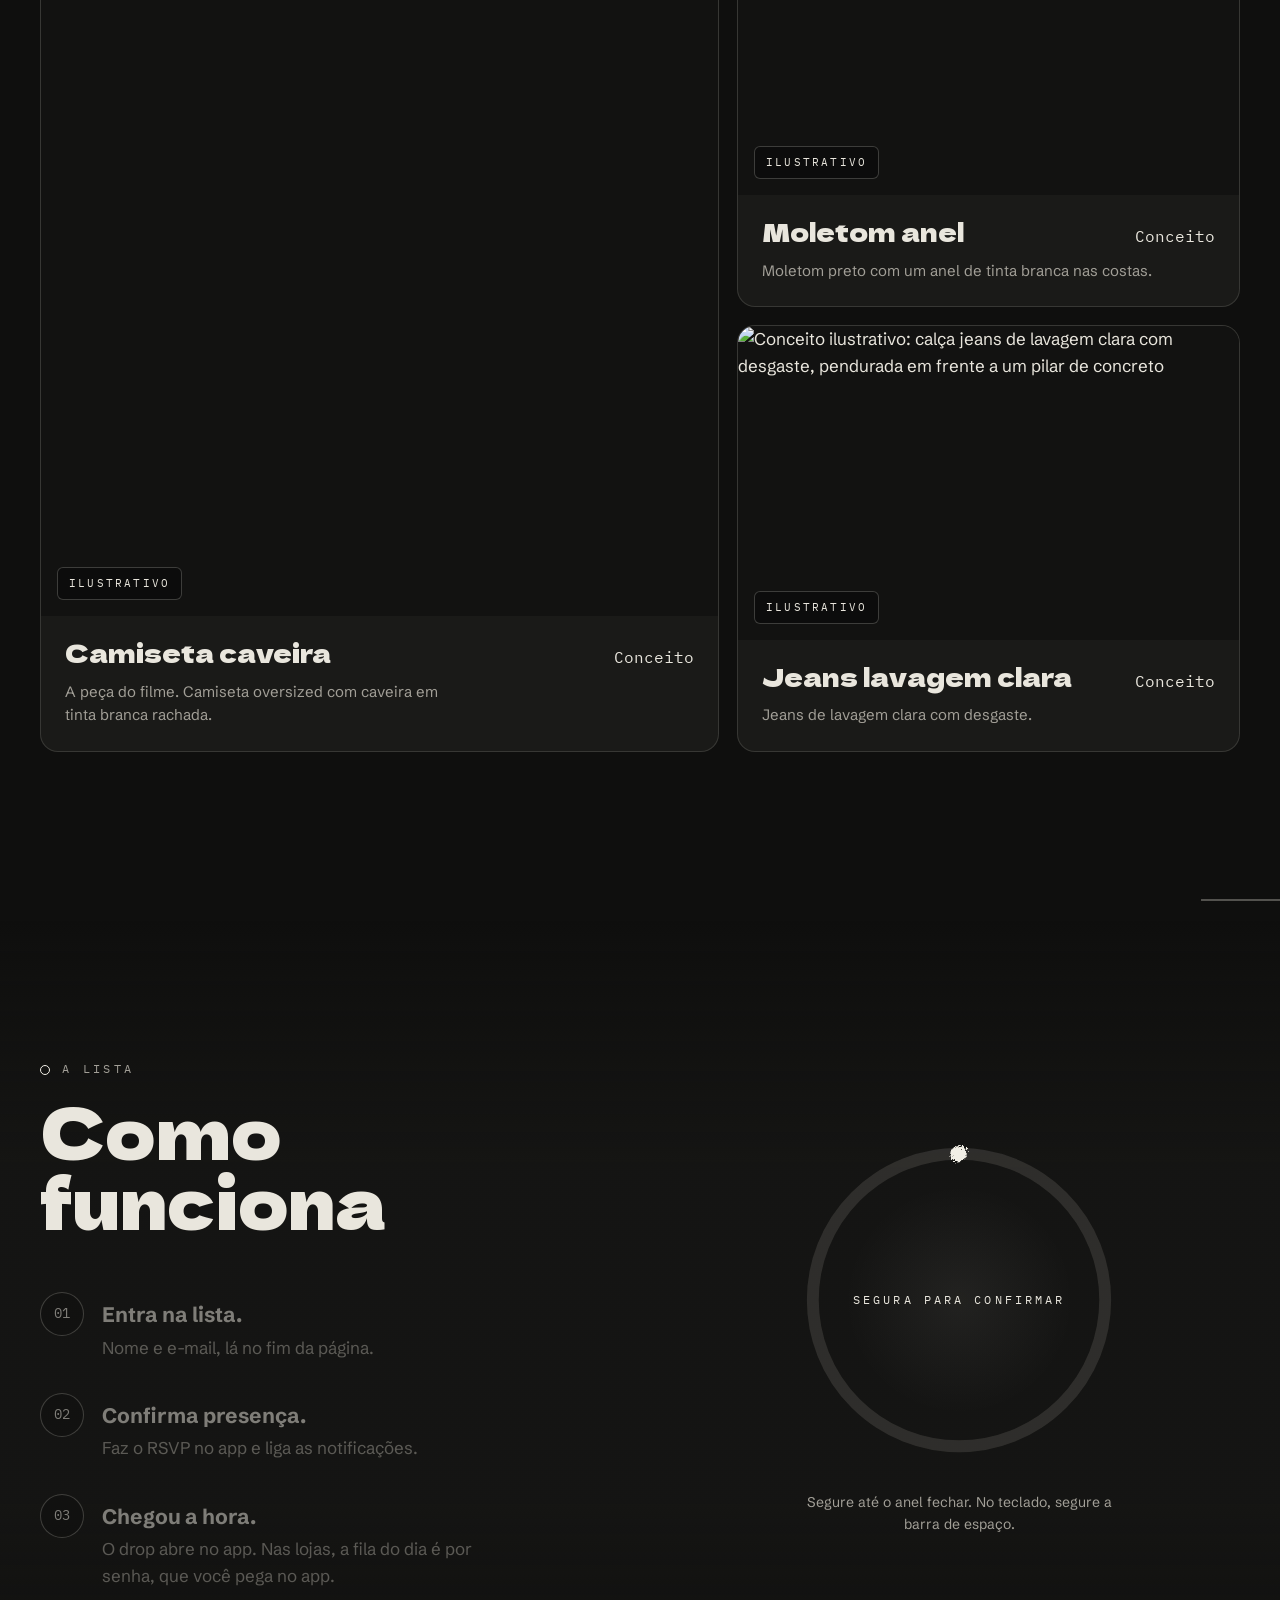
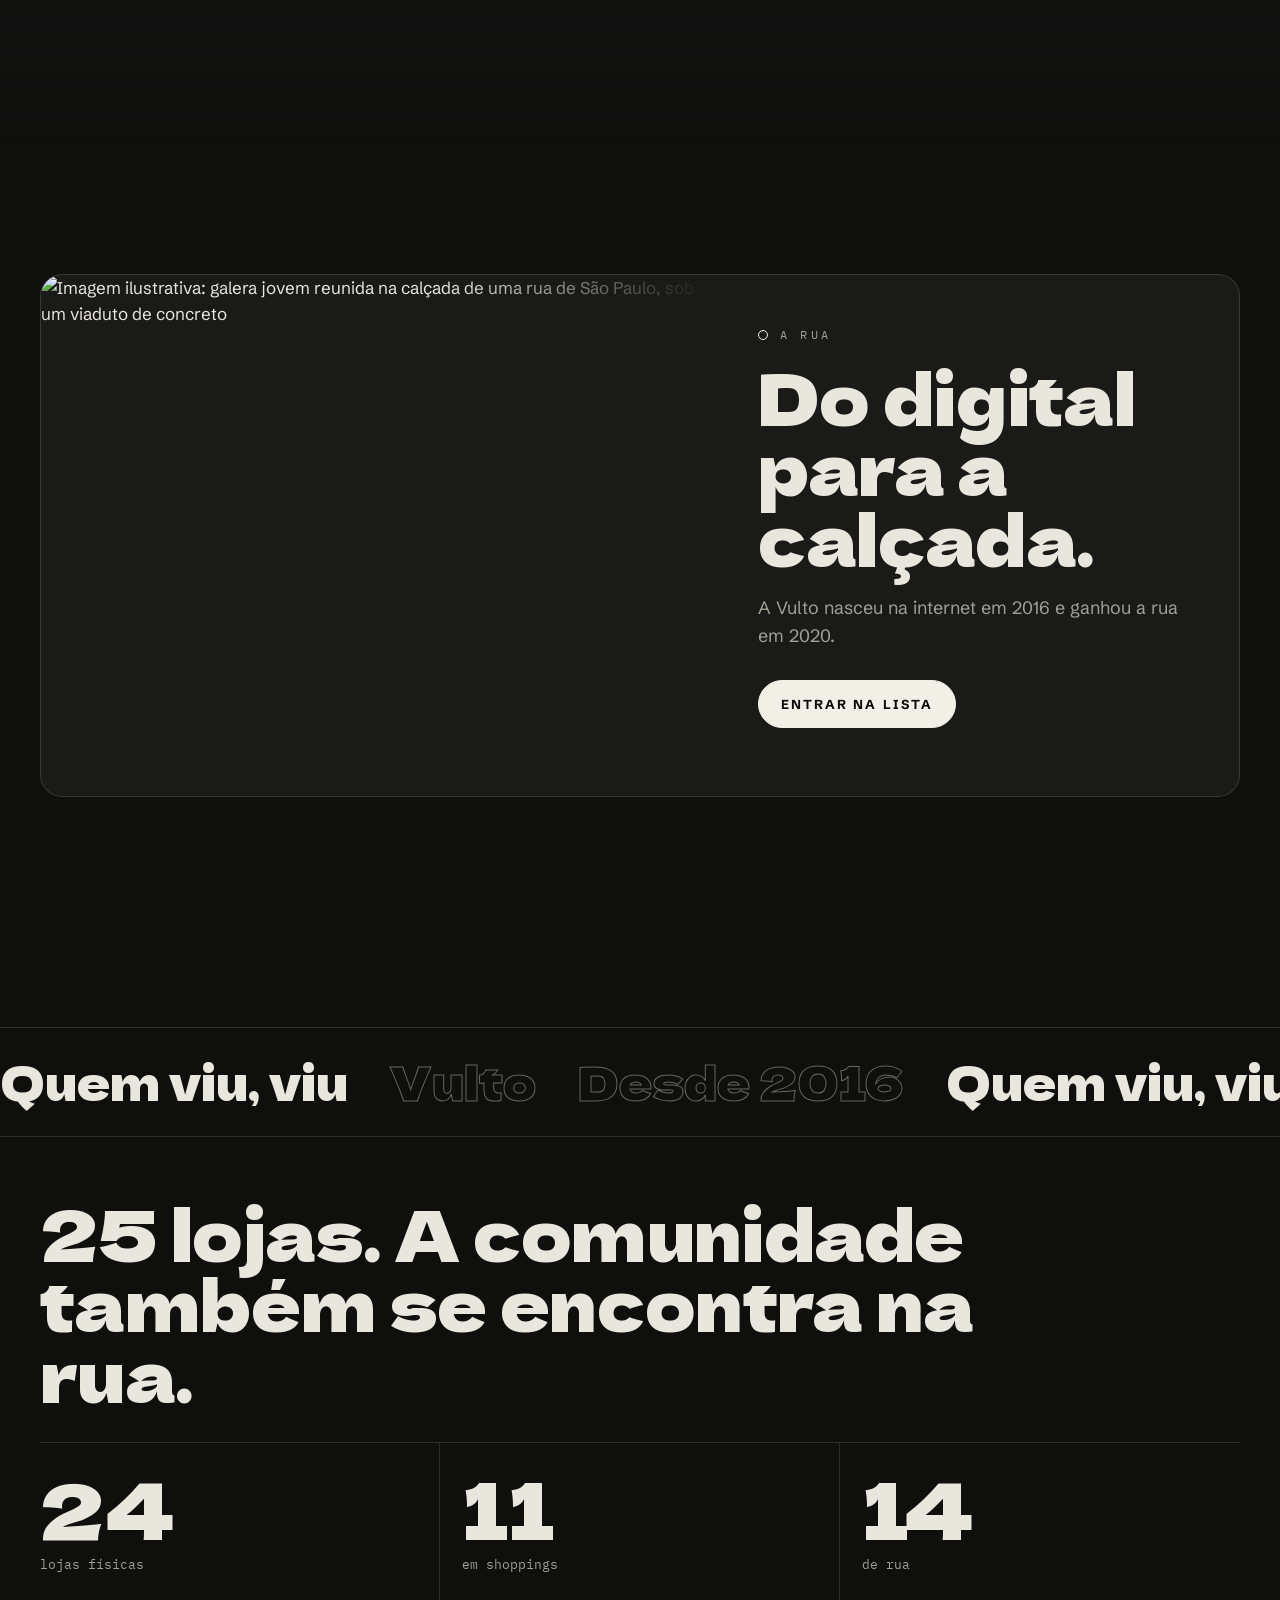
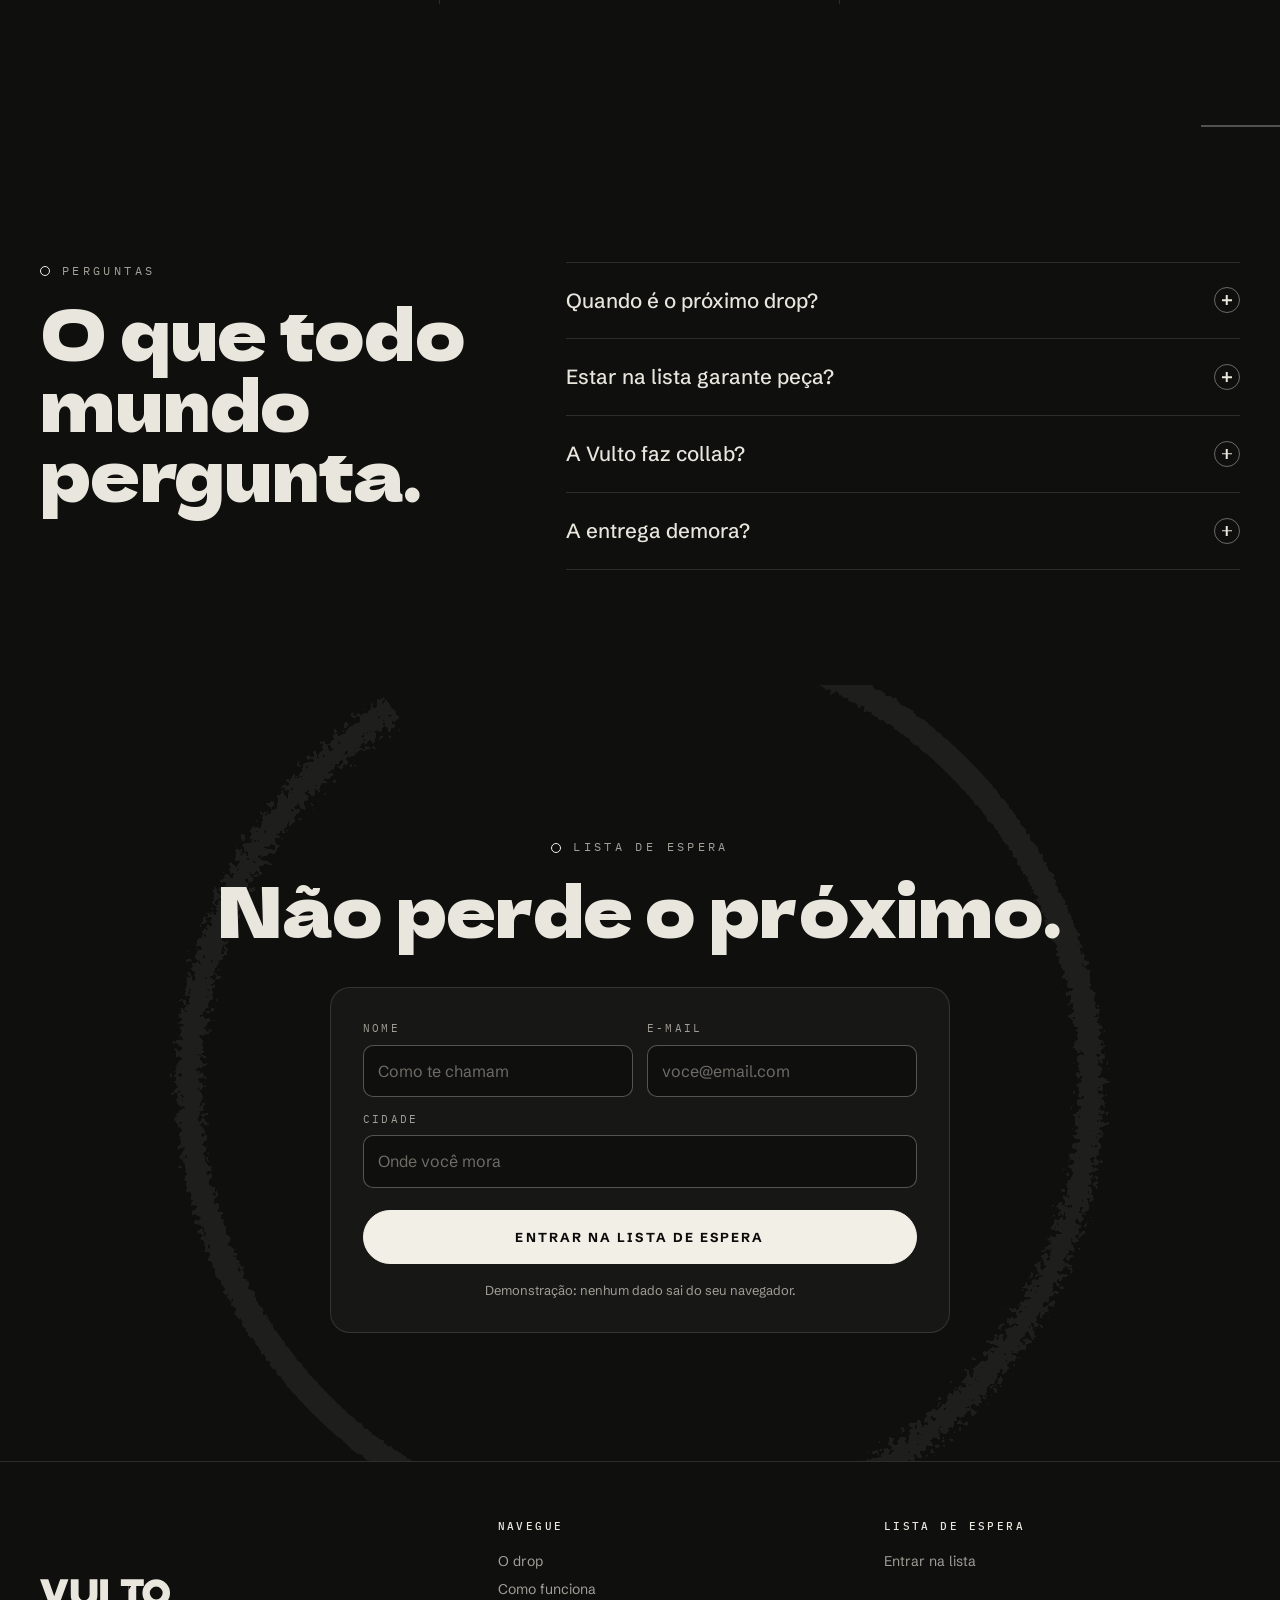
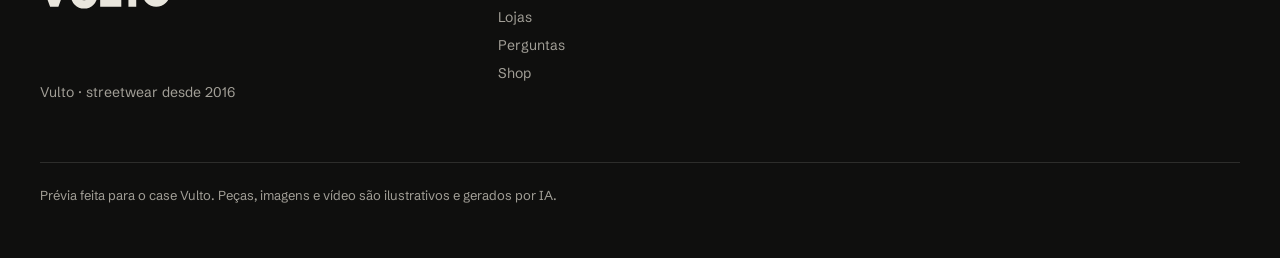
==== commit 90525f80: "Add Vulto shop: catalog, product pages, cart and demo checkout New /shop, /shop/[slug], /shop/catego" ====
--- a/previa/index.html
+++ b/previa/index.html
@@ -11,7 +11,7 @@
 <meta property="og:description" content="Quem viu, viu. Próximo drop com data a anunciar. Entre na lista de espera.">
 <meta property="og:type" content="website">
 <meta property="og:url" content="https://SEU-DOMINIO/">
-<meta property="og:image" content="https://SEU-DOMINIO/https://d2ol7oe51mr4n9.cloudfront.net/user_3Kb3YKeSIaGwJYI6odUy0XejCWs/e3e4fa63-d79f-4d6f-9ee1-b9050090808e.jpg">
+<meta property="og:image" content="https://SEU-DOMINIOhttps://d2ol7oe51mr4n9.cloudfront.net/user_3Kb3YKeSIaGwJYI6odUy0XejCWs/e3e4fa63-d79f-4d6f-9ee1-b9050090808e.jpg">
 <link rel="icon" type="image/svg+xml" href="data:image/svg+xml,%3Csvg xmlns='http://www.w3.org/2000/svg' viewBox='0 0 64 64'%3E%3Crect width='64' height='64' rx='12' fill='%230f0f0e'/%3E%3Cpath d='M10 14h11l11 26 11-26h11L38 52h-12z' fill='%23f2efe6'/%3E%3Cpath d='M43 14l-6 9 2-9z' fill='%230f0f0e'/%3E%3C/svg%3E">
 <link rel="preconnect" href="https://fonts.googleapis.com">
 <link rel="preconnect" href="https://fonts.gstatic.com" crossorigin>
@@ -74,6 +74,10 @@
 .btn.ghost:hover{border-color:var(--accent);background:rgba(242,239,230,.06)}
 .nav .btn{padding:10px 18px;font-size:12px}
 @media (max-width:900px){.nav ul{display:none}.nav .btn{margin-left:auto}}
+.nav-shop{display:none}
+@media (max-width:900px){.nav .nav-shop{display:inline-flex;align-items:center;justify-content:center;min-height:44px;min-width:24px;margin:0 -16px 0 auto;font-size:11px;letter-spacing:.12em;text-transform:uppercase;text-decoration:none;color:#cfccc4;text-shadow:0 1px 2px rgba(5,5,6,.95),0 2px 10px rgba(5,5,6,.8)}.nav .nav-shop svg{display:none}.nav .nav-shop+.btn{margin-left:0;white-space:nowrap}}
+@media (max-width:389px){.nav .nav-shop span{display:none}.nav .nav-shop svg{display:block;filter:drop-shadow(0 1px 3px rgba(5,5,6,.9))}}
+@media (max-width:340px){.nav .nav-shop{display:none}.nav .nav-shop+.btn{margin-left:auto;white-space:normal}}
 @media (pointer:coarse){.btn{min-height:44px;display:inline-flex;align-items:center;justify-content:center}}
 
 /* hero */
@@ -371,7 +375,9 @@
     <li><a href="#lista">A lista</a></li>
     <li><a href="#lojas">Lojas</a></li>
     <li><a href="#perguntas">Perguntas</a></li>
+    <li><a href="/shop">Shop</a></li>
   </ul>
+  <a class="nav-shop" href="/shop" aria-label="Shop"><svg viewBox="0 0 24 24" width="22" height="22" aria-hidden="true"><path d="M5 8h14l-1 13H6zM9 8V6a3 3 0 0 1 6 0v2" fill="none" stroke="currentColor" stroke-width="1.6"/></svg><span>Shop</span></a>
   <a class="btn" href="#entrar">Entrar na lista</a>
 </nav>
 
@@ -549,7 +555,7 @@
   <div class="wrap">
     <div class="foot">
       <div><a class="logo" href="#top" aria-label="Vulto, voltar ao topo"><svg aria-hidden="true" fill="currentColor"><use href="#vulto-logo"/></svg></a><p>Vulto · streetwear desde 2016</p></div>
-      <div><h4>Navegue</h4><ul><li><a href="#drop">O drop</a></li><li><a href="#lista">Como funciona</a></li><li><a href="#lojas">Lojas</a></li><li><a href="#perguntas">Perguntas</a></li></ul></div>
+      <div><h4>Navegue</h4><ul><li><a href="#drop">O drop</a></li><li><a href="#lista">Como funciona</a></li><li><a href="#lojas">Lojas</a></li><li><a href="#perguntas">Perguntas</a></li><li><a href="/shop">Shop</a></li></ul></div>
       <div><h4>Lista de espera</h4><ul><li><a href="#entrar">Entrar na lista</a></li></ul></div>
     </div>
     <p class="disclaimer">Prévia feita para o case Vulto. Peças, imagens e vídeo são ilustrativos e gerados por IA.</p>
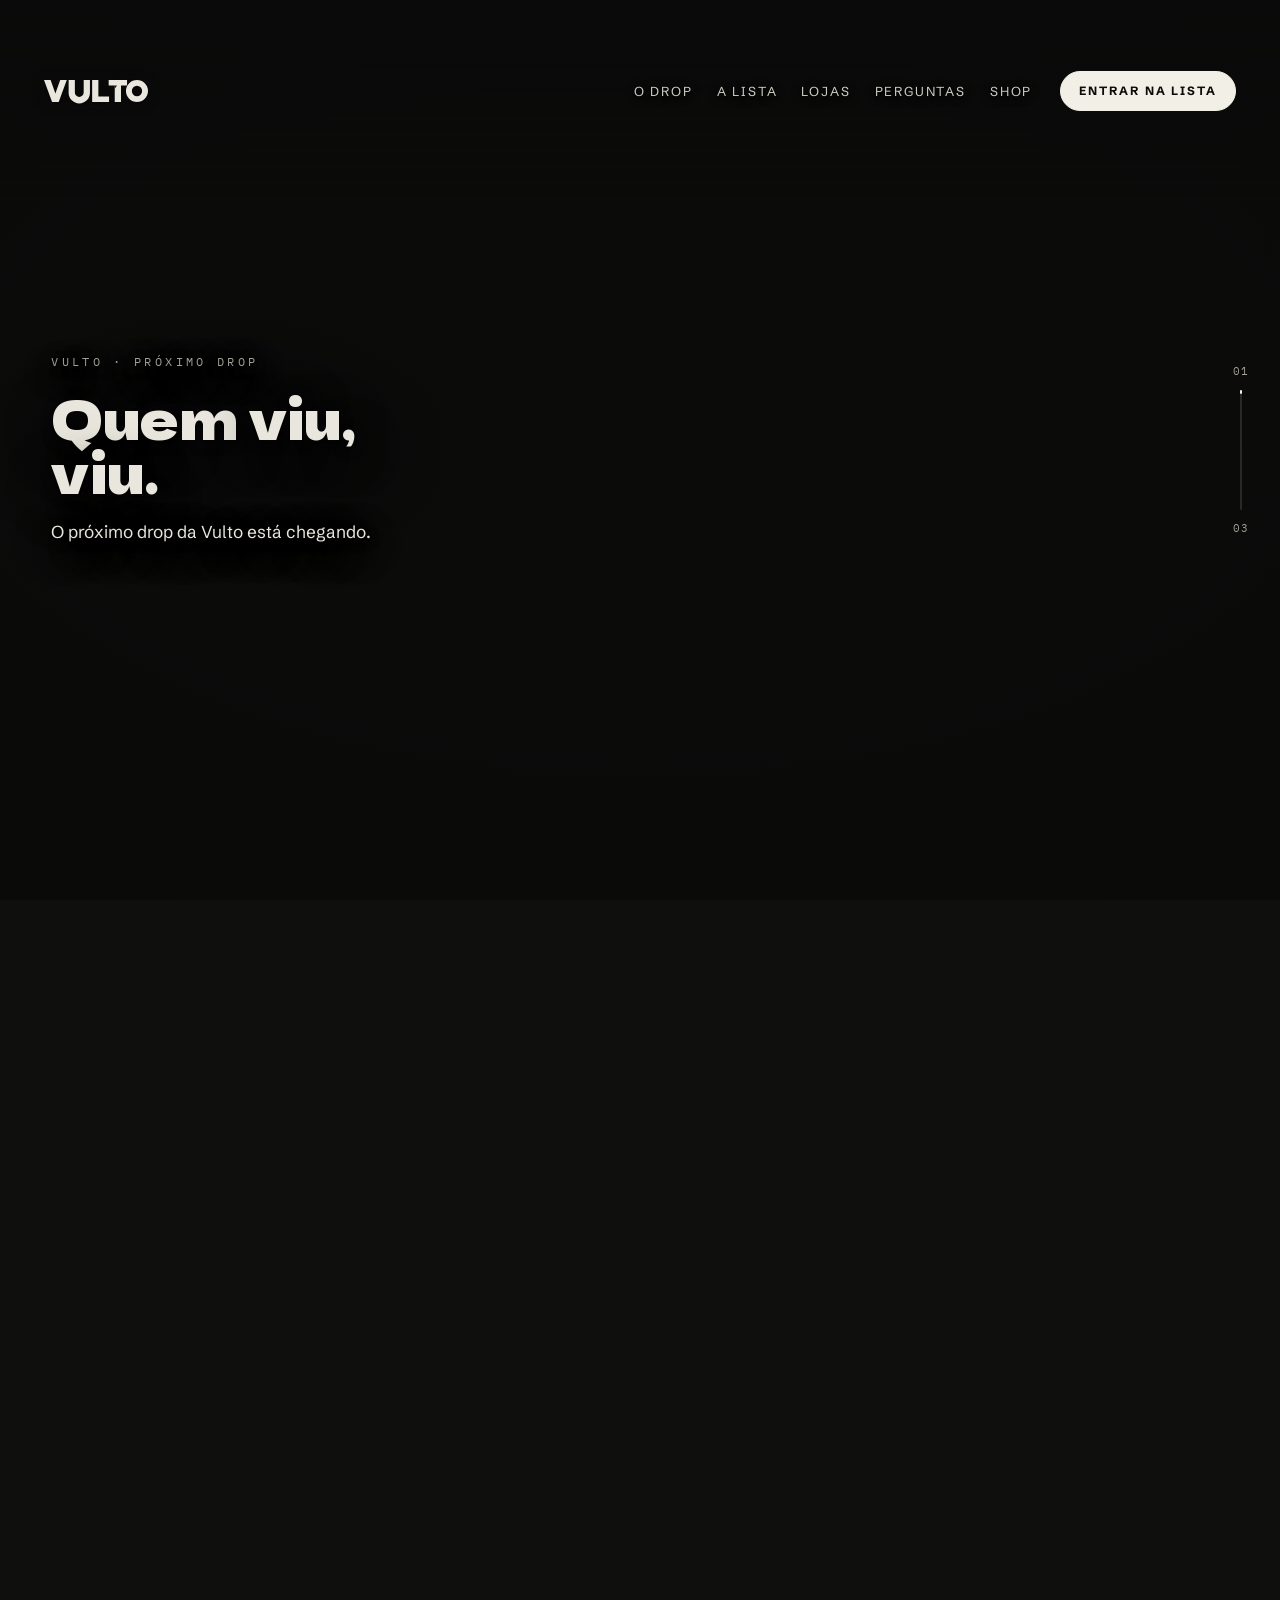
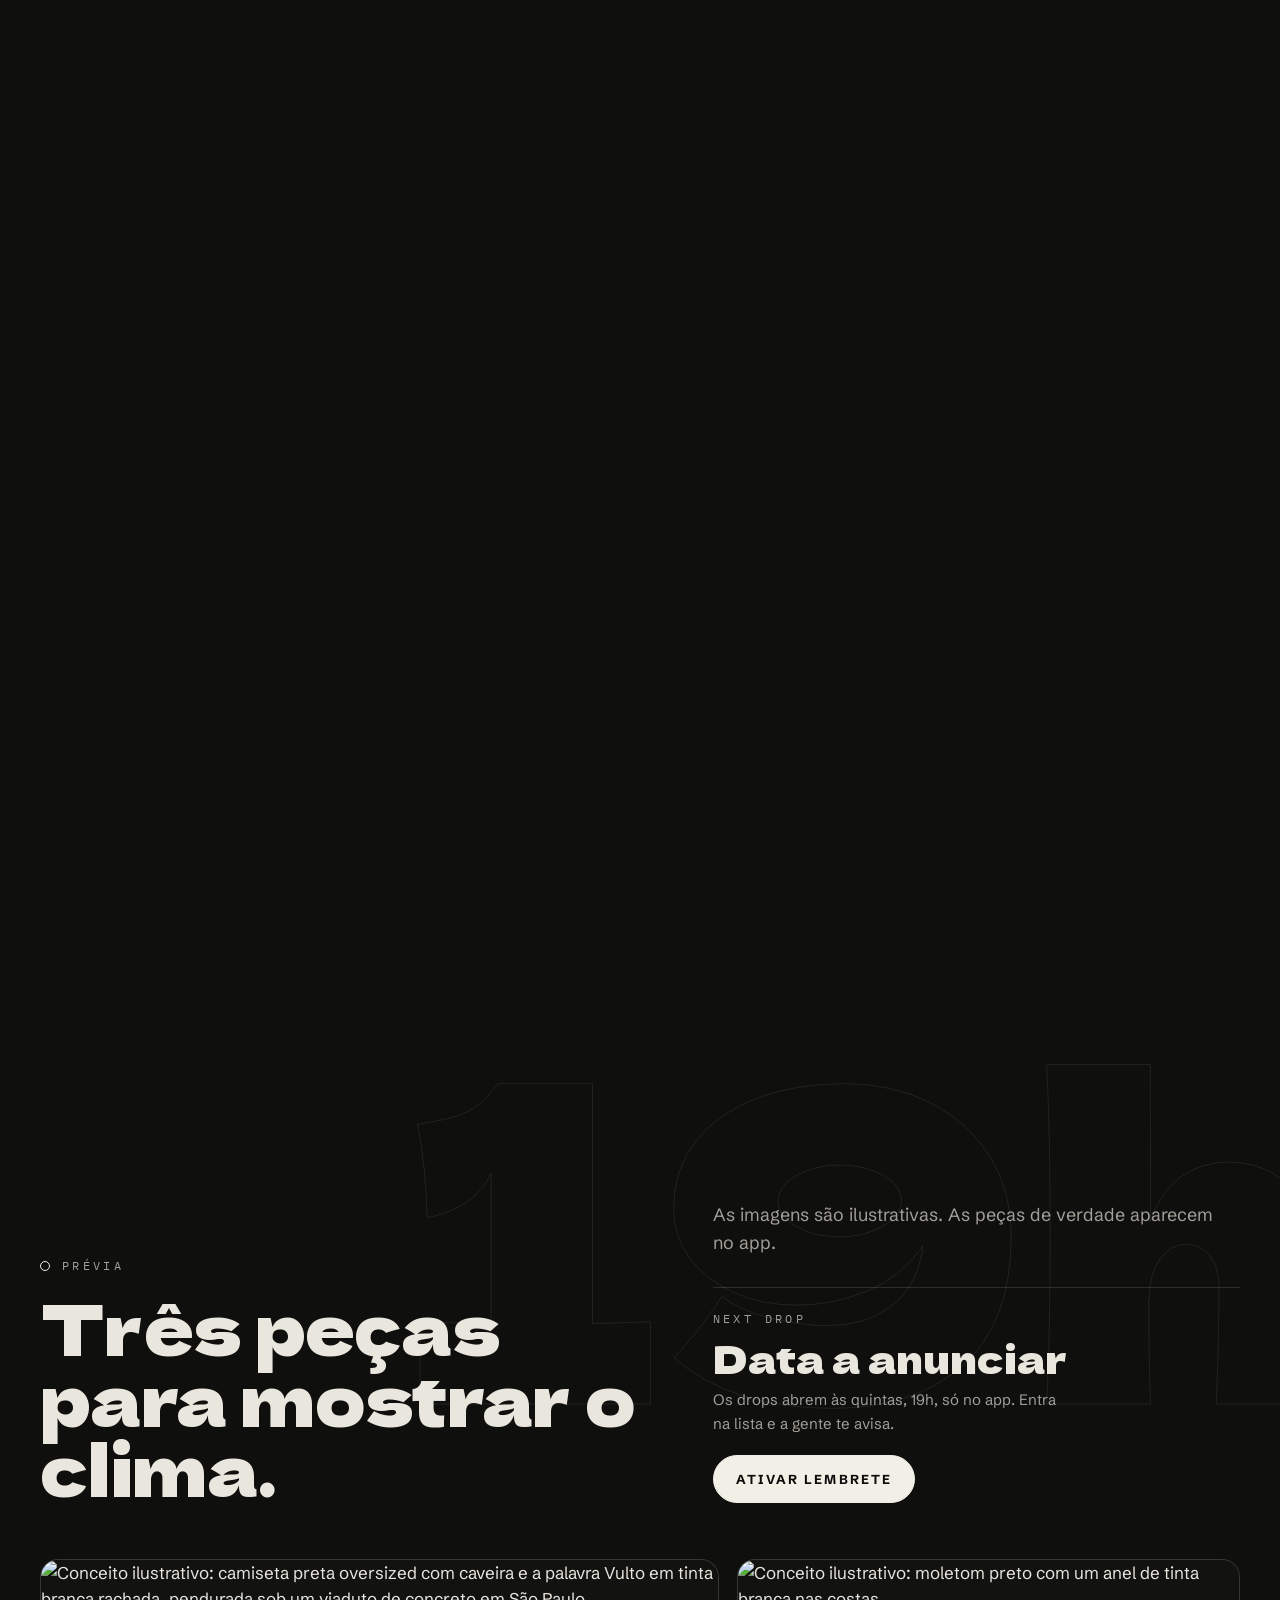
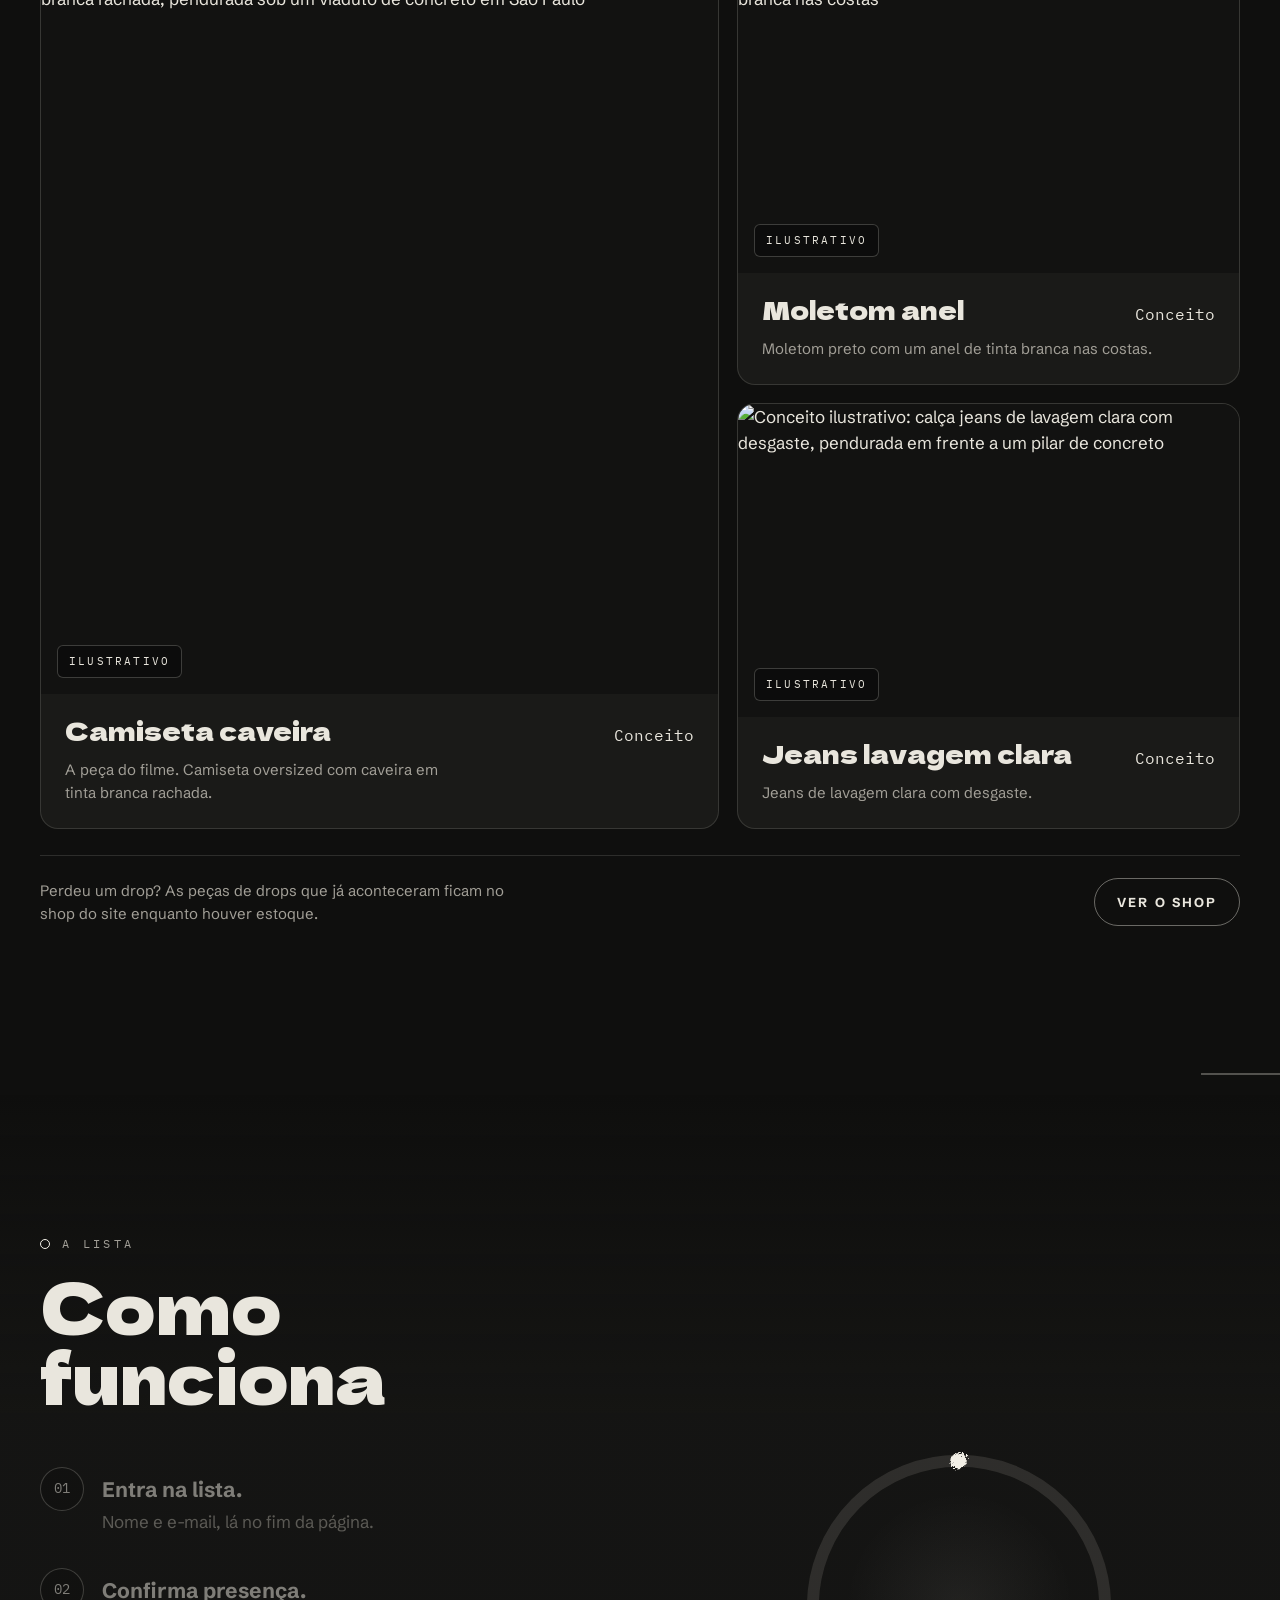
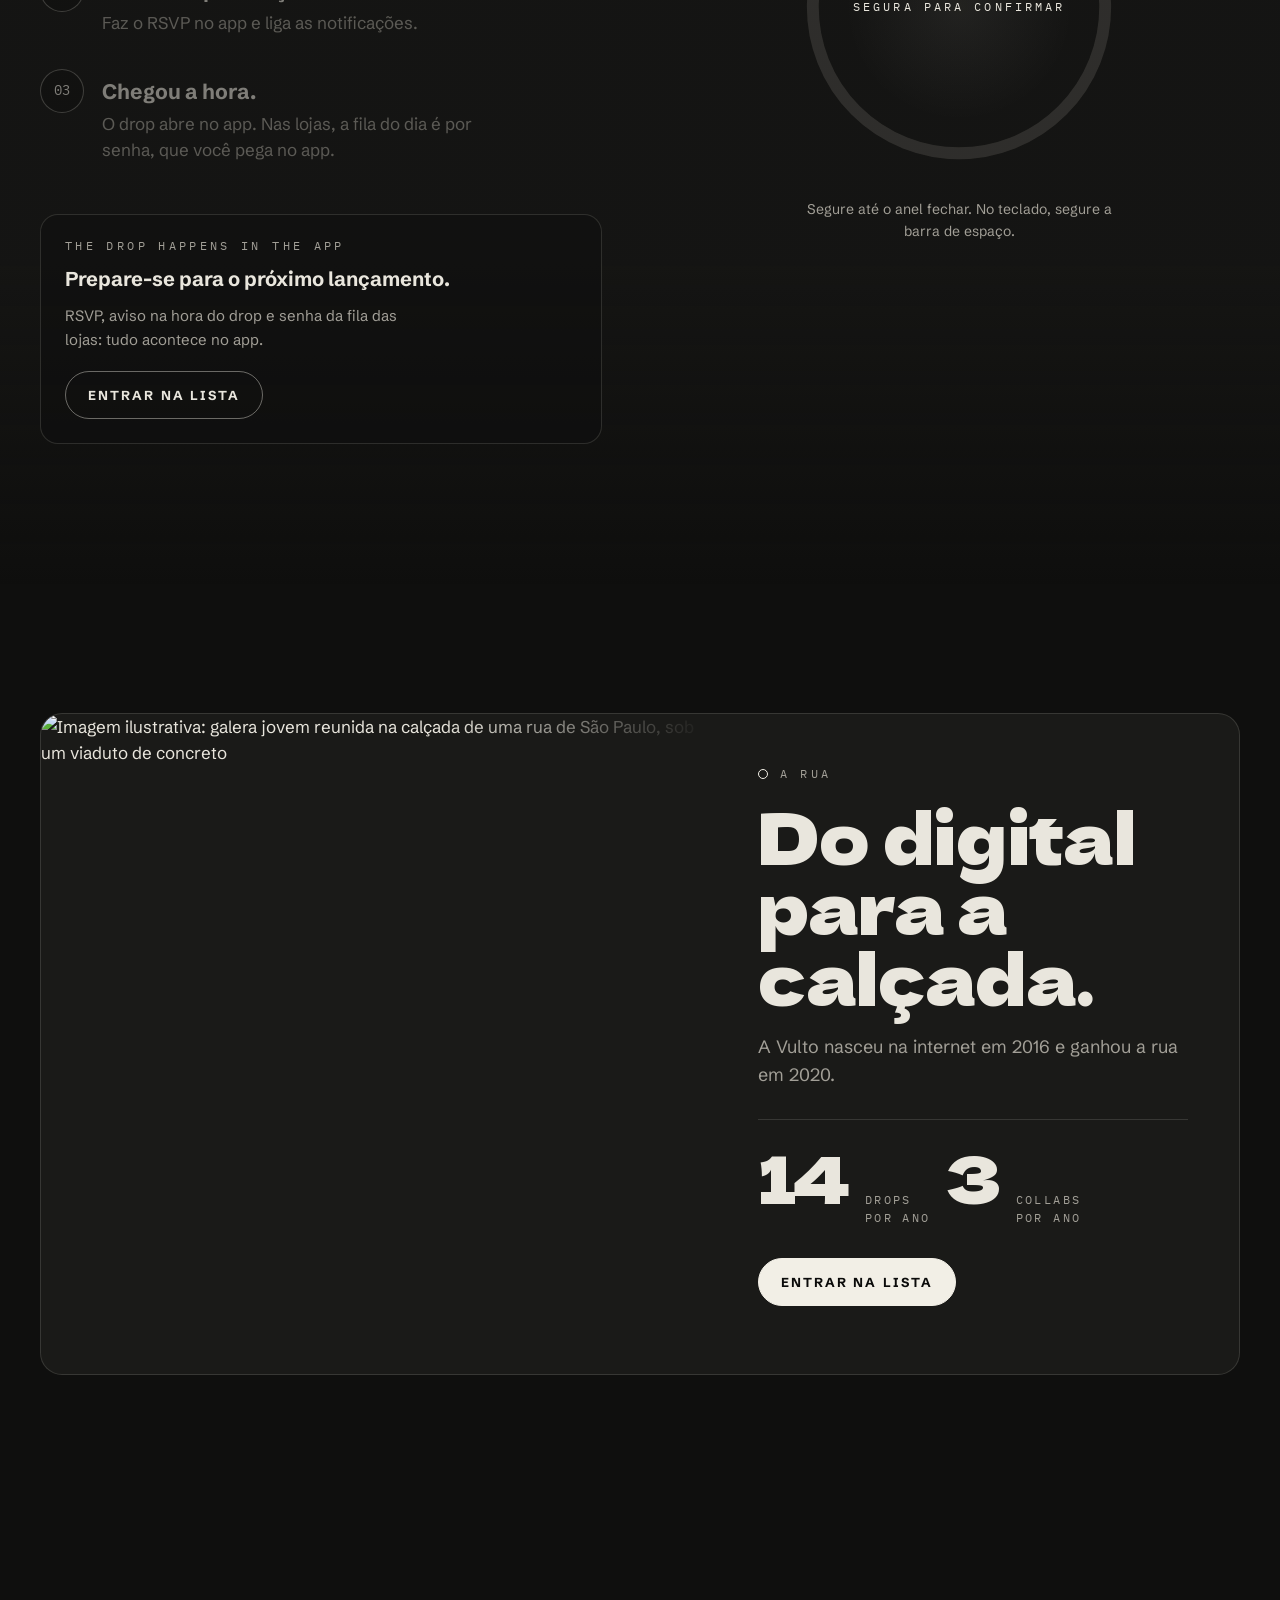
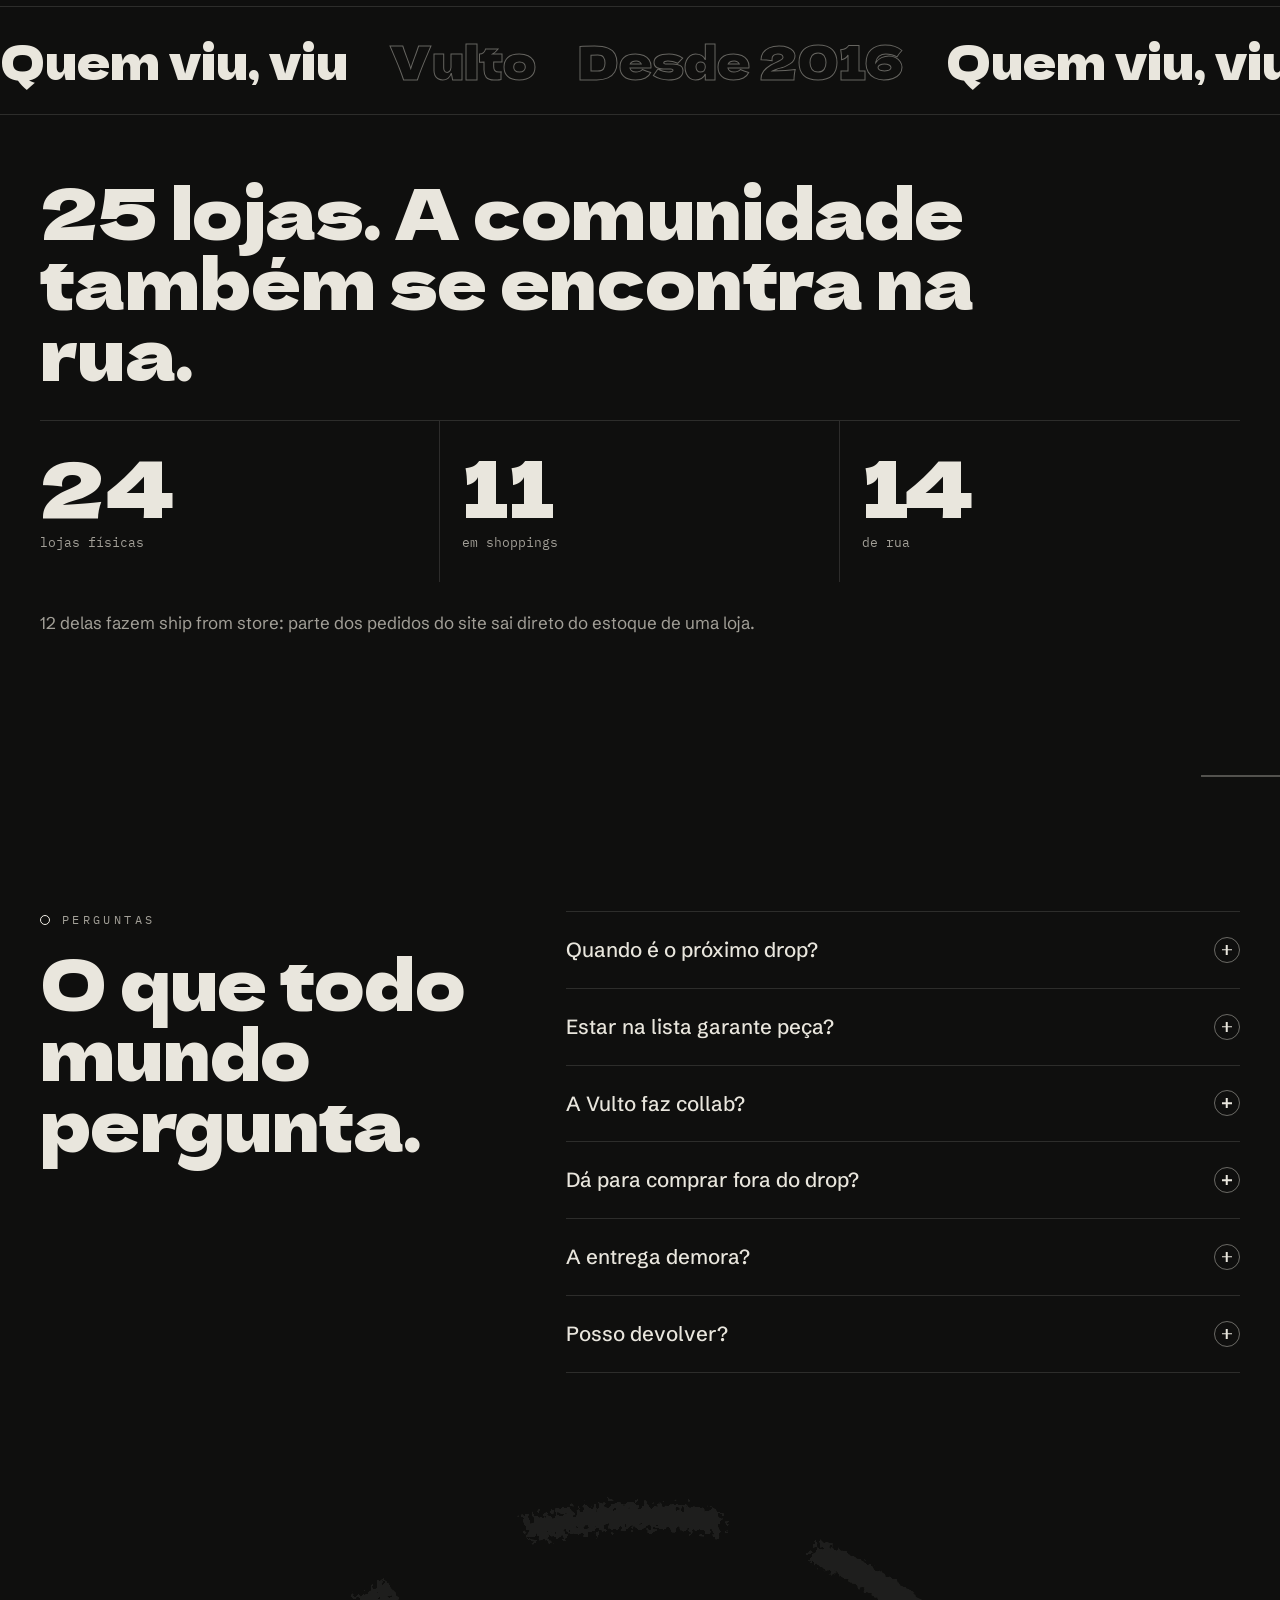
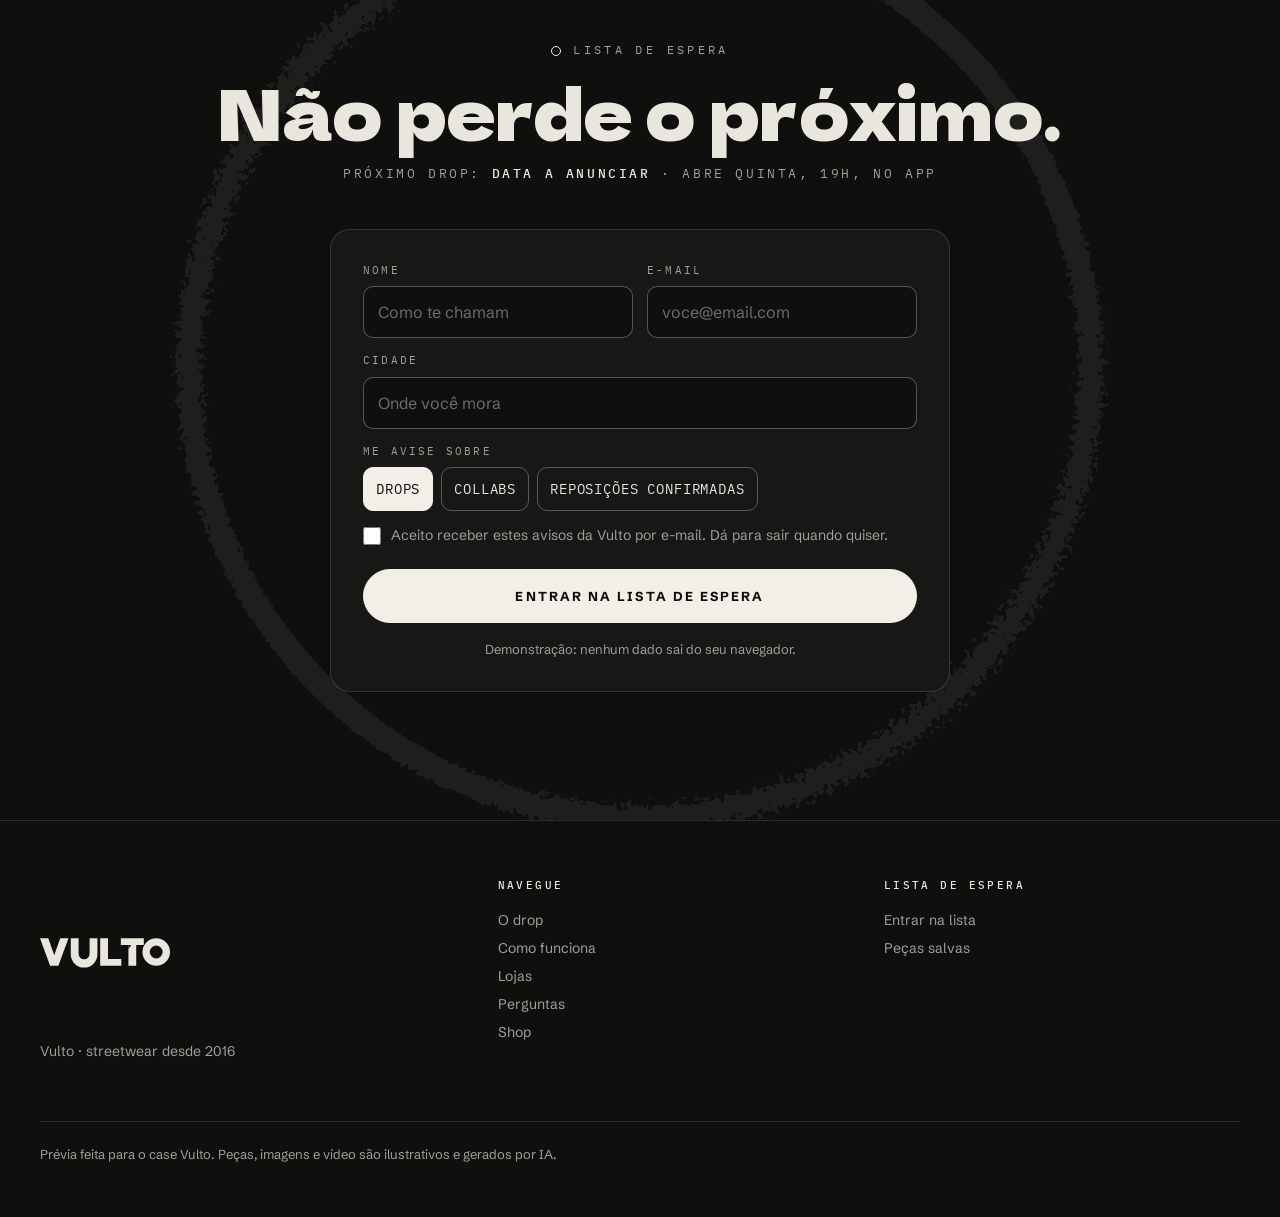
==== commit 0ca4b842: "Add drop countdown, real scarcity, saved items and app paths to the site Conversion layer on top of " ====
--- a/previa/index.html
+++ b/previa/index.html
@@ -335,6 +335,35 @@
   .bigno{top:10px}
 }
 
+/* próximo drop, app, comunidade e confiança */
+.nextdrop{margin-top:30px;padding-top:22px;border-top:1px solid var(--line)}
+.nd-k{display:flex;align-items:center;gap:10px;font-family:var(--mono);font-size:12px;letter-spacing:.28em;text-transform:uppercase;color:var(--text-secondary);margin:0}
+.nd-k i{width:8px;height:8px;border-radius:50%;background:var(--accent);animation:breathe 2.6s var(--ease-io) infinite}
+.nd-when{font-family:var(--display);font-weight:400;font-size:clamp(28px,3vw,42px);line-height:1.04;margin:10px 0 0}
+.nd-clock{display:flex;align-items:baseline;gap:10px;margin-top:14px;font-family:var(--mono);font-size:clamp(24px,2.6vw,34px);font-variant-numeric:tabular-nums}
+.nd-clock .u small{font-size:.4em;letter-spacing:.12em;color:var(--text-secondary);margin-left:3px}
+.nd-clock .sep{color:var(--line-strong)}
+.nd-txt{margin:10px 0 0;color:var(--text-secondary);font-size:15px;max-width:40ch}
+.nd-row{display:flex;flex-wrap:wrap;align-items:center;gap:12px 18px;margin-top:20px}
+.nd-link{background:none;border:0;padding:0;font-family:var(--mono);font-size:12px;letter-spacing:.16em;text-transform:uppercase;color:var(--text-primary);text-decoration:underline;text-underline-offset:4px;text-decoration-color:var(--line-strong);cursor:pointer}
+.nd-link:hover{text-decoration-color:var(--accent)}
+.drop-foot{display:flex;flex-wrap:wrap;justify-content:space-between;align-items:center;gap:14px 30px;margin-top:26px;padding-top:22px;border-top:1px solid var(--line);color:var(--text-secondary);font-size:15px}
+.drop-foot p{margin:0;max-width:52ch}
+.appcta{margin-top:34px;padding:22px 24px 24px;border:1px solid var(--line);border-radius:18px;background:rgba(15,15,14,.5)}
+.appcta .t{margin:8px 0 0;font-size:20px;font-weight:700}
+.ugc-wrap{margin-top:56px}
+.ugc{display:grid;grid-template-columns:repeat(4,minmax(0,1fr));gap:10px}
+.ugc a{position:relative;display:block;aspect-ratio:4/5;border-radius:14px;overflow:hidden;background:var(--panel)}
+.ugc img{width:100%;height:100%;object-fit:cover;transition:transform 1.2s var(--ease-out)}
+.ugc a:hover img{transform:scale(1.04)}
+.ugc span{position:absolute;left:10px;bottom:10px;font-family:var(--mono);font-size:11px;letter-spacing:.08em;background:rgba(10,10,10,.62);padding:5px 8px;border-radius:6px}
+.interests{border:0;margin:0;padding:0;min-width:0}
+.interests legend{padding:0;margin-bottom:7px;font-family:var(--mono);font-size:11px;letter-spacing:.2em;text-transform:uppercase;color:var(--text-secondary)}
+.consent{grid-column:1/-1;display:flex;gap:10px;align-items:flex-start;font-family:var(--body);font-size:14px;letter-spacing:0;text-transform:none;color:var(--text-secondary);cursor:pointer}
+.consent input{width:18px;height:18px;flex:none;margin:2px 0 0;padding:0;accent-color:#e9e6dd}
+.success .nd-row{justify-content:center;margin-top:16px}
+@media (max-width:720px){.ugc{grid-template-columns:repeat(2,minmax(0,1fr))}.appcta{padding:18px}}
+
 /* movimento reduzido: tudo no estado final */
 @media (prefers-reduced-motion:reduce){
   html{scroll-behavior:auto}
@@ -405,7 +434,7 @@
 
     <div class="band center settle fx-rise" data-a="0.86" data-b="1" data-seed="41" data-ramp="0.06" style="--sa:.5">
       <p class="kicker">VULTO® · PRÓXIMO DROP</p>
-      <h2 data-split="words">Próximo drop: data a anunciar</h2>
+      <h2 data-split="words" id="settle-t">Próximo drop: data a anunciar</h2>
       <div class="gap" aria-hidden="true"></div>
       <p class="sub">Entra na lista e a gente te avisa pelo app.</p>
       <div class="row"><a class="btn" href="#entrar">Entrar na lista de espera</a><a class="btn ghost" href="#drop">Ver a prévia</a></div>
@@ -422,7 +451,7 @@
     <div class="in">
       <p class="kicker">VULTO · PRÓXIMO DROP</p>
       <h1>Quem viu, viu.</h1>
-      <p>Próximo drop: data a anunciar. Abre quinta, às 19h, no app. Entra na lista e a gente te avisa.</p>
+      <p id="static-p">Próximo drop: data a anunciar. Abre quinta, às 19h, no app. Entra na lista e a gente te avisa.</p>
       <div class="row"><a class="btn" href="#entrar">Entrar na lista</a><a class="btn ghost" href="#drop">Ver a prévia</a></div>
     </div>
   </div>
@@ -438,7 +467,15 @@
         <p class="sec-kicker r"><span class="dot" aria-hidden="true"></span>PRÉVIA</p>
         <h2 class="h-sec r" id="drop-t">Três peças para mostrar o clima.</h2>
       </div>
-      <p class="lede r">As imagens são ilustrativas. As peças de verdade aparecem no app.</p>
+      <div class="r">
+        <p class="lede">As imagens são ilustrativas. As peças de verdade aparecem no app.</p>
+        <div class="nextdrop" id="nextdrop">
+          <p class="nd-k">Next drop</p>
+          <p class="nd-when">Data a anunciar</p>
+          <p class="nd-txt">Os drops abrem às quintas, 19h, só no app. Entra na lista e a gente te avisa.</p>
+          <div class="nd-row"><a class="btn" href="#entrar">Ativar lembrete</a></div>
+        </div>
+      </div>
     </div>
     <div class="pieces reveal">
       <article class="piece main r">
@@ -454,6 +491,7 @@
         <div class="info"><h3>Jeans lavagem clara</h3><span class="price">Conceito</span><p>Jeans de lavagem clara com desgaste.</p></div>
       </article>
     </div>
+    <div class="drop-foot reveal"><p class="r">Perdeu um drop? As peças de drops que já aconteceram ficam no shop do site enquanto houver estoque.</p><p class="r"><a class="btn ghost" href="/shop">Ver o shop</a></p></div>
   </div>
 </section>
 
@@ -469,6 +507,12 @@
         <li class="step"><span class="n">02</span><div><h3>Confirma presença.</h3><p>Faz o RSVP no app e liga as notificações.</p></div></li>
         <li class="step"><span class="n">03</span><div><h3>Chegou a hora.</h3><p>O drop abre no app. Nas lojas, a fila do dia é por senha, que você pega no app.</p></div></li>
       </ol>
+      <div class="appcta r">
+        <p class="nd-k">The drop happens in the app</p>
+        <p class="t">Prepare-se para o próximo lançamento.</p>
+        <p class="nd-txt">RSVP, aviso na hora do drop e senha da fila das lojas: tudo acontece no app.</p>
+        <div class="nd-row" id="app-btns"><a class="btn ghost" href="#entrar">Entrar na lista</a></div>
+      </div>
     </div>
     <div class="portal">
       <button class="hold" id="hold" type="button" aria-describedby="hold-note">
@@ -490,9 +534,11 @@
         <p class="sec-kicker r"><span class="dot" aria-hidden="true"></span>A RUA</p>
         <h2 class="h-sec r" id="rua-t">Do digital para a calçada.</h2>
         <p class="lede r">A Vulto nasceu na internet em 2016 e ganhou a rua em 2020.</p>
+        <div class="count r"><b>14</b><span>drops<br>por ano</span><b>3</b><span>collabs<br>por ano</span></div>
         <p class="r" style="margin-top:30px"><a class="btn" href="#entrar">Entrar na lista</a></p>
       </div>
     </div>
+    <div class="ugc-wrap" id="ugc" hidden></div>
   </div>
 </section>
 
@@ -510,6 +556,7 @@
       <div class="store r"><h3>11</h3><p>em shoppings</p></div>
       <div class="store r"><h3>14</h3><p>de rua</p></div>
     </div>
+    <p class="note r">12 delas fazem ship from store: parte dos pedidos do site sai direto do estoque de uma loja.</p>
   </div>
 </section>
 
@@ -522,10 +569,12 @@
       <h2 class="h-sec r" id="faq-t">O que todo mundo pergunta.</h2>
     </div>
     <div class="faq">
-      <details><summary>Quando é o próximo drop?<span class="pm" aria-hidden="true"></span></summary><div class="ans"><p>A data ainda vai ser anunciada. Quem está na lista fica sabendo pelo app.</p></div></details>
+      <details><summary>Quando é o próximo drop?<span class="pm" aria-hidden="true"></span></summary><div class="ans"><p id="faq-when">A data ainda vai ser anunciada. Quem está na lista fica sabendo pelo app.</p></div></details>
       <details><summary>Estar na lista garante peça?<span class="pm" aria-hidden="true"></span></summary><div class="ans"><p>Não. Garante que você não perde o aviso.</p></div></details>
       <details><summary>A Vulto faz collab?<span class="pm" aria-hidden="true"></span></summary><div class="ans"><p>Faz. São três collabs por ano, além dos drops da casa.</p></div></details>
-      <details><summary>A entrega demora?<span class="pm" aria-hidden="true"></span></summary><div class="ans"><p>Em semana de drop sai muito pedido de uma vez, então o prazo pode ser maior que o normal.</p></div></details>
+      <details><summary>Dá para comprar fora do drop?<span class="pm" aria-hidden="true"></span></summary><div class="ans"><p>Dá. Peças de drops que já aconteceram ficam no <a href="/shop">shop do site</a> enquanto houver estoque. Lançamento novo é só no app.</p></div></details>
+      <details><summary>A entrega demora?<span class="pm" aria-hidden="true"></span></summary><div class="ans"><p>Em semana de drop sai muito pedido de uma vez, então o prazo pode ser maior que o normal. O prazo para o seu CEP aparece antes de pagar.</p></div></details>
+      <details><summary>Posso devolver?<span class="pm" aria-hidden="true"></span></summary><div class="ans"><p>Pode. Compras feitas pela internet podem ser devolvidas em até 7 dias depois do recebimento, pelo Código de Defesa do Consumidor.</p></div></details>
     </div>
   </div>
 </section>
@@ -535,15 +584,22 @@
     <svg class="bigring" viewBox="0 0 200 200" aria-hidden="true"><circle cx="100" cy="100" r="92" fill="none" stroke="currentColor" stroke-width="5" filter="url(#rough)" stroke-dasharray="380 30 40 20"/></svg>
     <p class="sec-kicker r" style="justify-content:center"><span class="dot" aria-hidden="true"></span>LISTA DE ESPERA</p>
     <h2 class="h-sec r" id="entrar-t">Não perde o próximo.</h2>
+    <p class="clock r" id="clock">Próximo drop: <b>data a anunciar</b> · abre quinta, 19h, no app</p>
     <form id="form" class="r" novalidate>
       <div class="field"><label for="f-nome">Nome</label><input id="f-nome" name="nome" type="text" placeholder="Como te chamam" autocomplete="given-name" required></div>
       <div class="field"><label for="f-email">E-mail</label><input id="f-email" name="email" type="email" placeholder="voce@email.com" autocomplete="email" required></div>
       <div class="field full"><label for="f-cidade">Cidade</label><input id="f-cidade" name="cidade" type="text" placeholder="Onde você mora" autocomplete="address-level2"></div>
+      <fieldset class="field full interests"><legend>Me avise sobre</legend><div class="sizes">
+        <label><input type="checkbox" name="avisos" value="drops" checked><span>Drops</span></label>
+        <label><input type="checkbox" name="avisos" value="collabs"><span>Collabs</span></label>
+        <label><input type="checkbox" name="avisos" value="reposicoes"><span>Reposições confirmadas</span></label>
+      </div></fieldset>
+      <label class="consent"><input type="checkbox" name="consentimento" required><span>Aceito receber estes avisos da Vulto por e-mail. Dá para sair quando quiser.</span></label>
       <button class="btn" type="submit">Entrar na lista de espera</button>
       <p class="fine">Demonstração: nenhum dado sai do seu navegador.</p>
       <div class="success" role="status" aria-live="polite">
         <div><svg viewBox="0 0 80 80" aria-hidden="true"><circle pathLength="1" cx="40" cy="40" r="34" fill="none" stroke="currentColor" stroke-width="5" stroke-linecap="round" filter="url(#rough)" transform="rotate(-90 40 40)"/></svg>
-        <h3>Você está na lista.</h3><p>Agora é ficar de olho no app.</p></div>
+        <h3>Você está na lista.</h3><p>Agora é ficar de olho no app.</p><div class="nd-row" id="success-row"></div></div>
       </div>
     </form>
   </div>
@@ -556,12 +612,54 @@
     <div class="foot">
       <div><a class="logo" href="#top" aria-label="Vulto, voltar ao topo"><svg aria-hidden="true" fill="currentColor"><use href="#vulto-logo"/></svg></a><p>Vulto · streetwear desde 2016</p></div>
       <div><h4>Navegue</h4><ul><li><a href="#drop">O drop</a></li><li><a href="#lista">Como funciona</a></li><li><a href="#lojas">Lojas</a></li><li><a href="#perguntas">Perguntas</a></li><li><a href="/shop">Shop</a></li></ul></div>
-      <div><h4>Lista de espera</h4><ul><li><a href="#entrar">Entrar na lista</a></li></ul></div>
+      <div><h4>Lista de espera</h4><ul id="foot-links"><li><a href="#entrar">Entrar na lista</a></li><li><a href="/shop?salvos=1">Peças salvas</a></li></ul></div>
     </div>
     <p class="disclaimer">Prévia feita para o case Vulto. Peças, imagens e vídeo são ilustrativos e gerados por IA.</p>
   </div>
 </footer>
 
+<script src="/static/vulto.js"></script>
+<script>
+/* ---------- próximo drop, app e comunidade ----------
+   Roda antes do filme: com drop confirmado, os textos do hero já saem com a data.
+   Sem drop confirmado, fica o HTML estático ("data a anunciar"). */
+(() => {
+  'use strict';
+  const V = window.VULTO; if (!V) return;
+  const $ = id => document.getElementById(id);
+  const esc = s => String(s).replace(/[&<>"']/g, c => ({ '&': '&amp;', '<': '&lt;', '>': '&gt;', '"': '&quot;', "'": '&#39;' }[c]));
+  const next = V.nextDrop(), open = !next && V.justOpened();
+  const app = V.appButtons(next ? 'drop/' + next.id : '', 'btn', 'btn ghost');
+  // O lembrete leva ao app quando há link oficial; sem ele, à lista de espera.
+  const remind = app || '<a class="btn" href="#entrar">Ativar lembrete</a>';
+
+  if (next) {
+    const when = V.whenShort(next);
+    $('nextdrop').innerHTML = `<p class="nd-k"><i aria-hidden="true"></i>Next drop · ${esc(V.dropLabel(next))}</p>
+      <p class="nd-when">${esc(V.whenLabel(next))}</p>${V.clockHTML(next)}
+      <div class="nd-row">${remind}<button class="nd-link" type="button" data-ics="${next.id}">Adicionar à agenda</button></div>`;
+    $('settle-t').textContent = `Próximo drop: ${when}`;
+    $('static-p').textContent = `Próximo drop: ${when}, no app. Entra na lista e a gente te avisa.`;
+    $('faq-when').textContent = `O ${V.dropLabel(next)} abre ${when}, no app. Quem está na lista recebe o aviso pelo app.`;
+    $('clock').innerHTML = `<b>${esc(V.dropLabel(next))}</b> · abre ${esc(when)}, no app`;
+    $('success-row').innerHTML = `<button class="nd-link" type="button" data-ics="${next.id}">Adicionar o drop à agenda</button>`;
+  } else if (open) {
+    $('nextdrop').innerHTML = `<p class="nd-k"><i aria-hidden="true"></i>${esc(V.dropLabel(open))}</p><p class="nd-when">Aberto agora no app</p>
+      <p class="nd-txt">Abriu hoje, às 19h. O drop acontece só no app.</p>${app ? `<div class="nd-row">${app}</div>` : ''}`;
+  }
+  if (app) $('app-btns').innerHTML = app;
+
+  const ugc = V.community().slice(0, 8);
+  if (ugc.length) {
+    $('ugc').innerHTML = `<p class="sec-kicker"><span class="dot" aria-hidden="true"></span>WORN BY THE COMMUNITY</p><div class="ugc">${ugc.map(c =>
+      `<a href="/shop/${encodeURIComponent(c.product)}"><img src="${esc(c.src)}" alt="${esc(c.alt || '')}" loading="lazy" decoding="async"><span>${esc(c.author || '')}</span></a>`).join('')}</div>`;
+    $('ugc').hidden = false;
+  }
+  const extra = [V.links.tracking && ['Rastrear pedido', V.links.tracking], V.links.support && ['Atendimento', V.links.support]].filter(Boolean);
+  extra.forEach(([t, h]) => $('foot-links').insertAdjacentHTML('beforeend', `<li><a href="${esc(h)}" rel="noopener">${t}</a></li>`));
+  V.startClocks();
+})();
+</script>
 <script>
 (() => {
   'use strict';
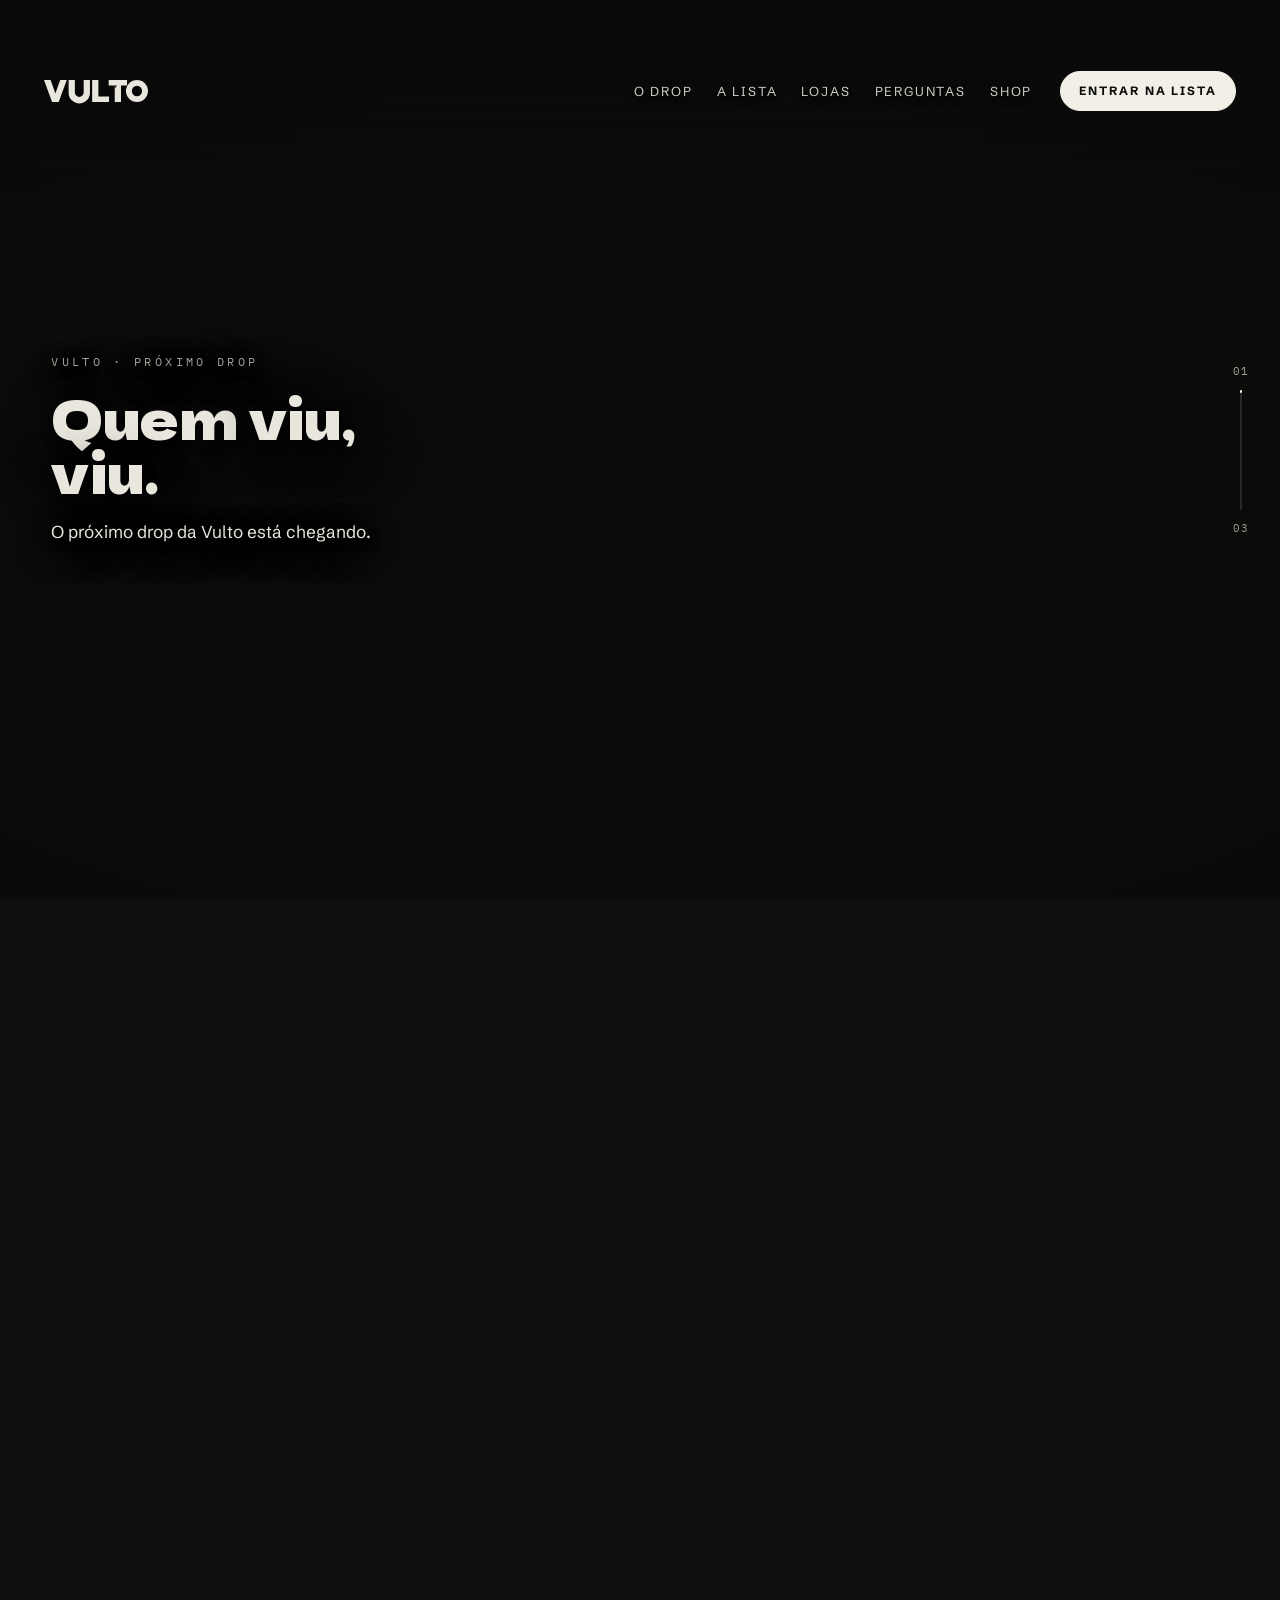
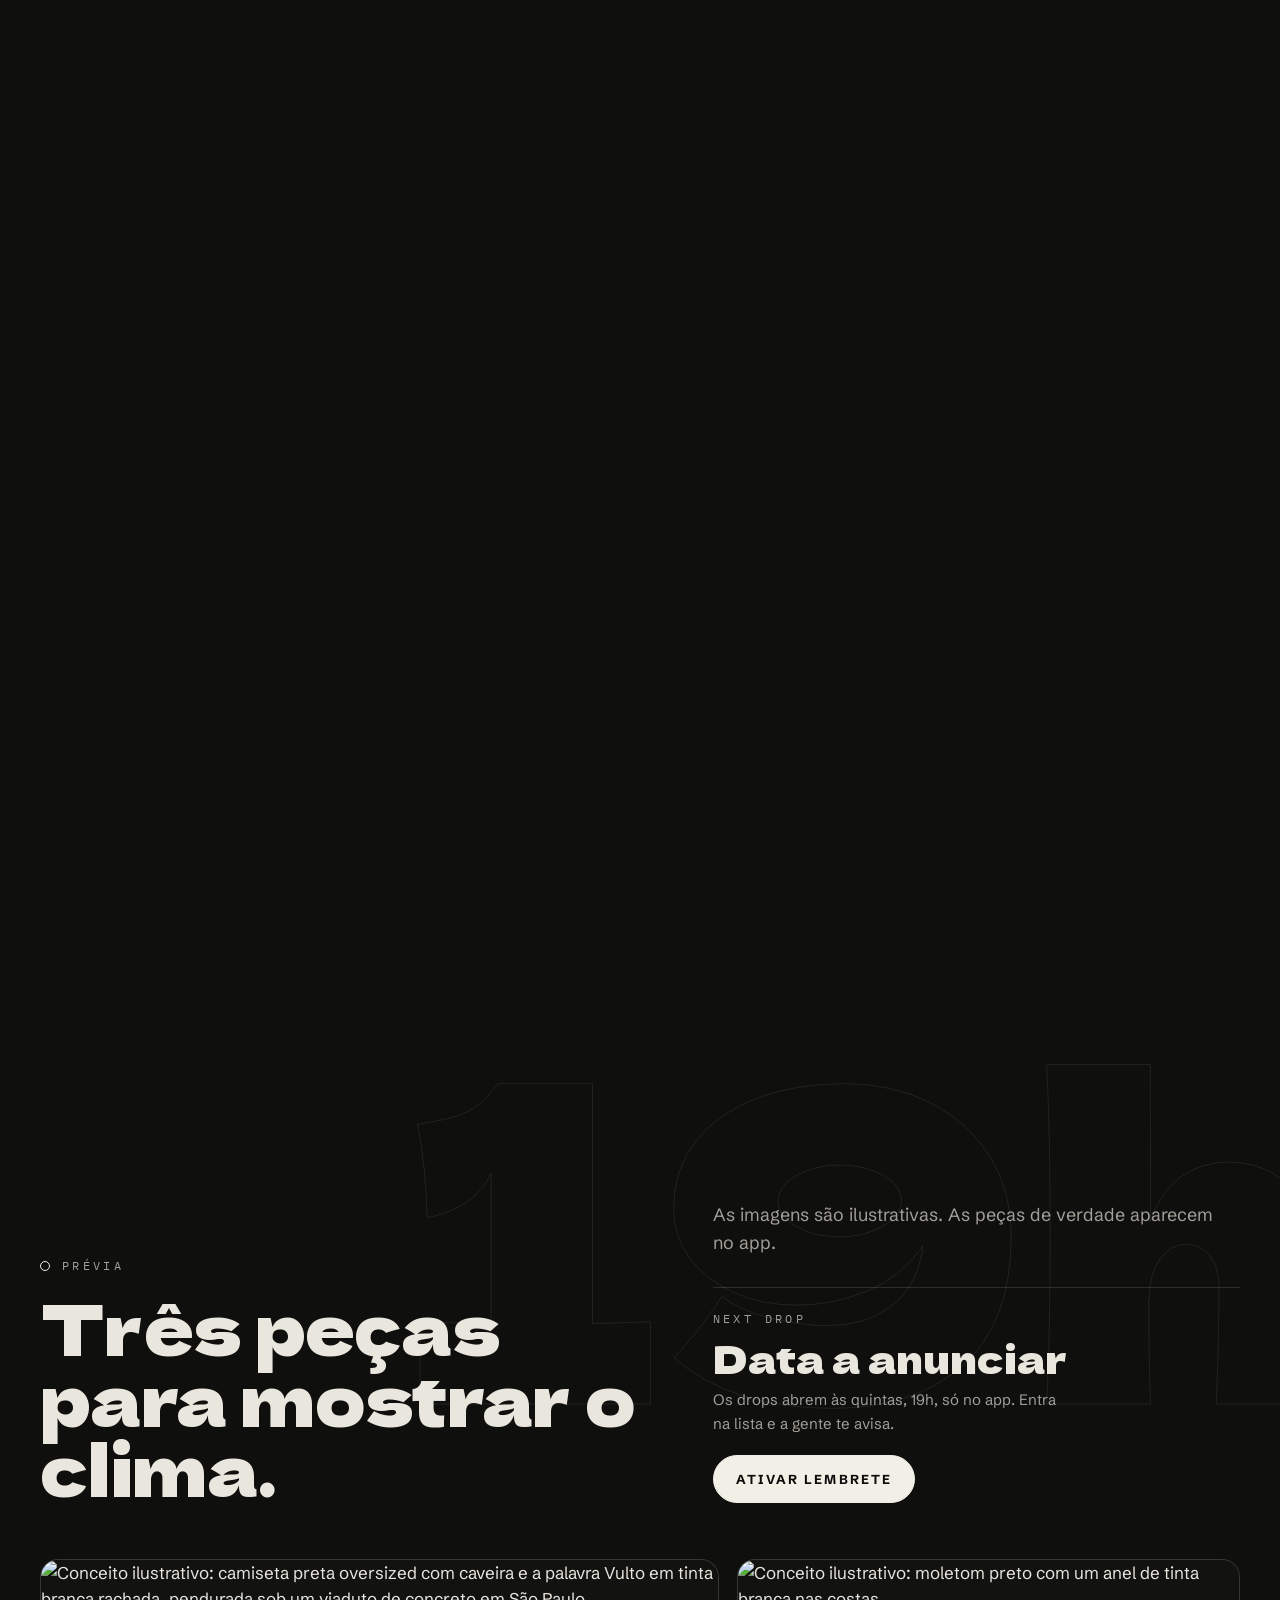
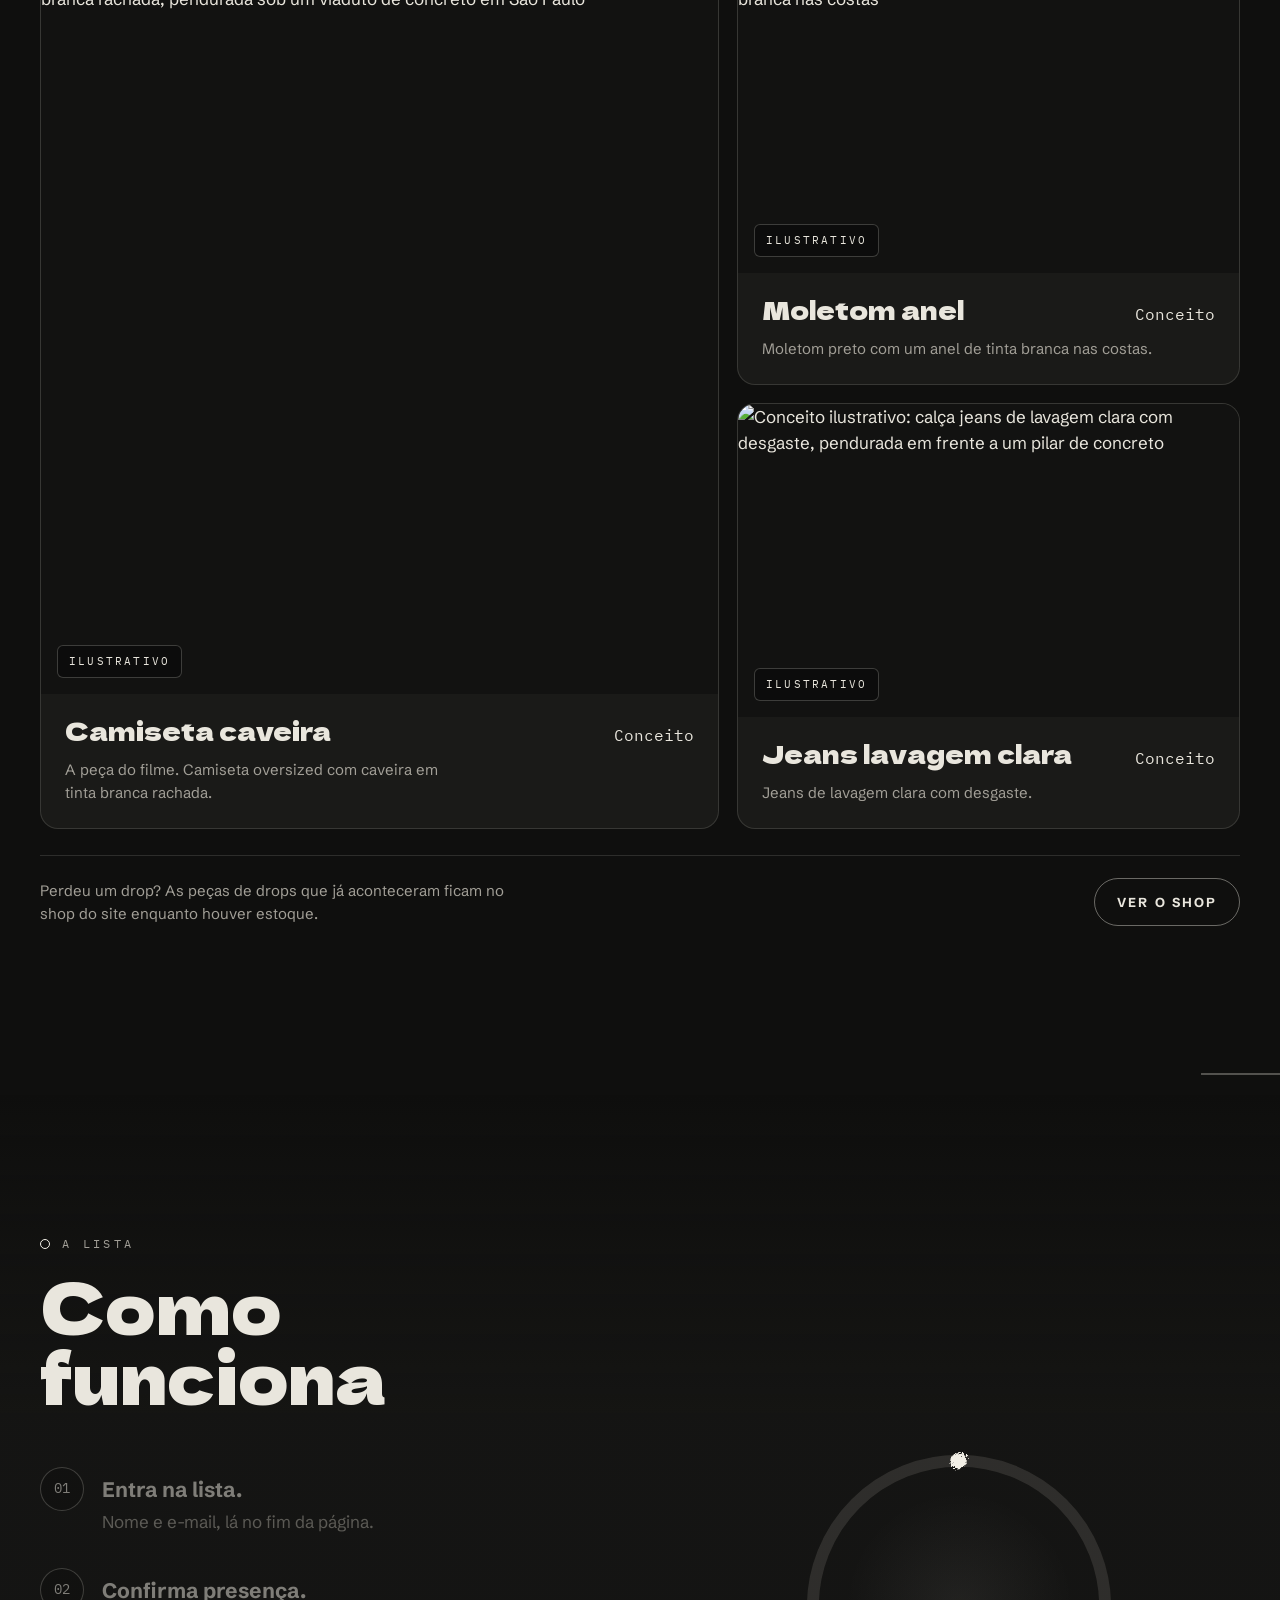
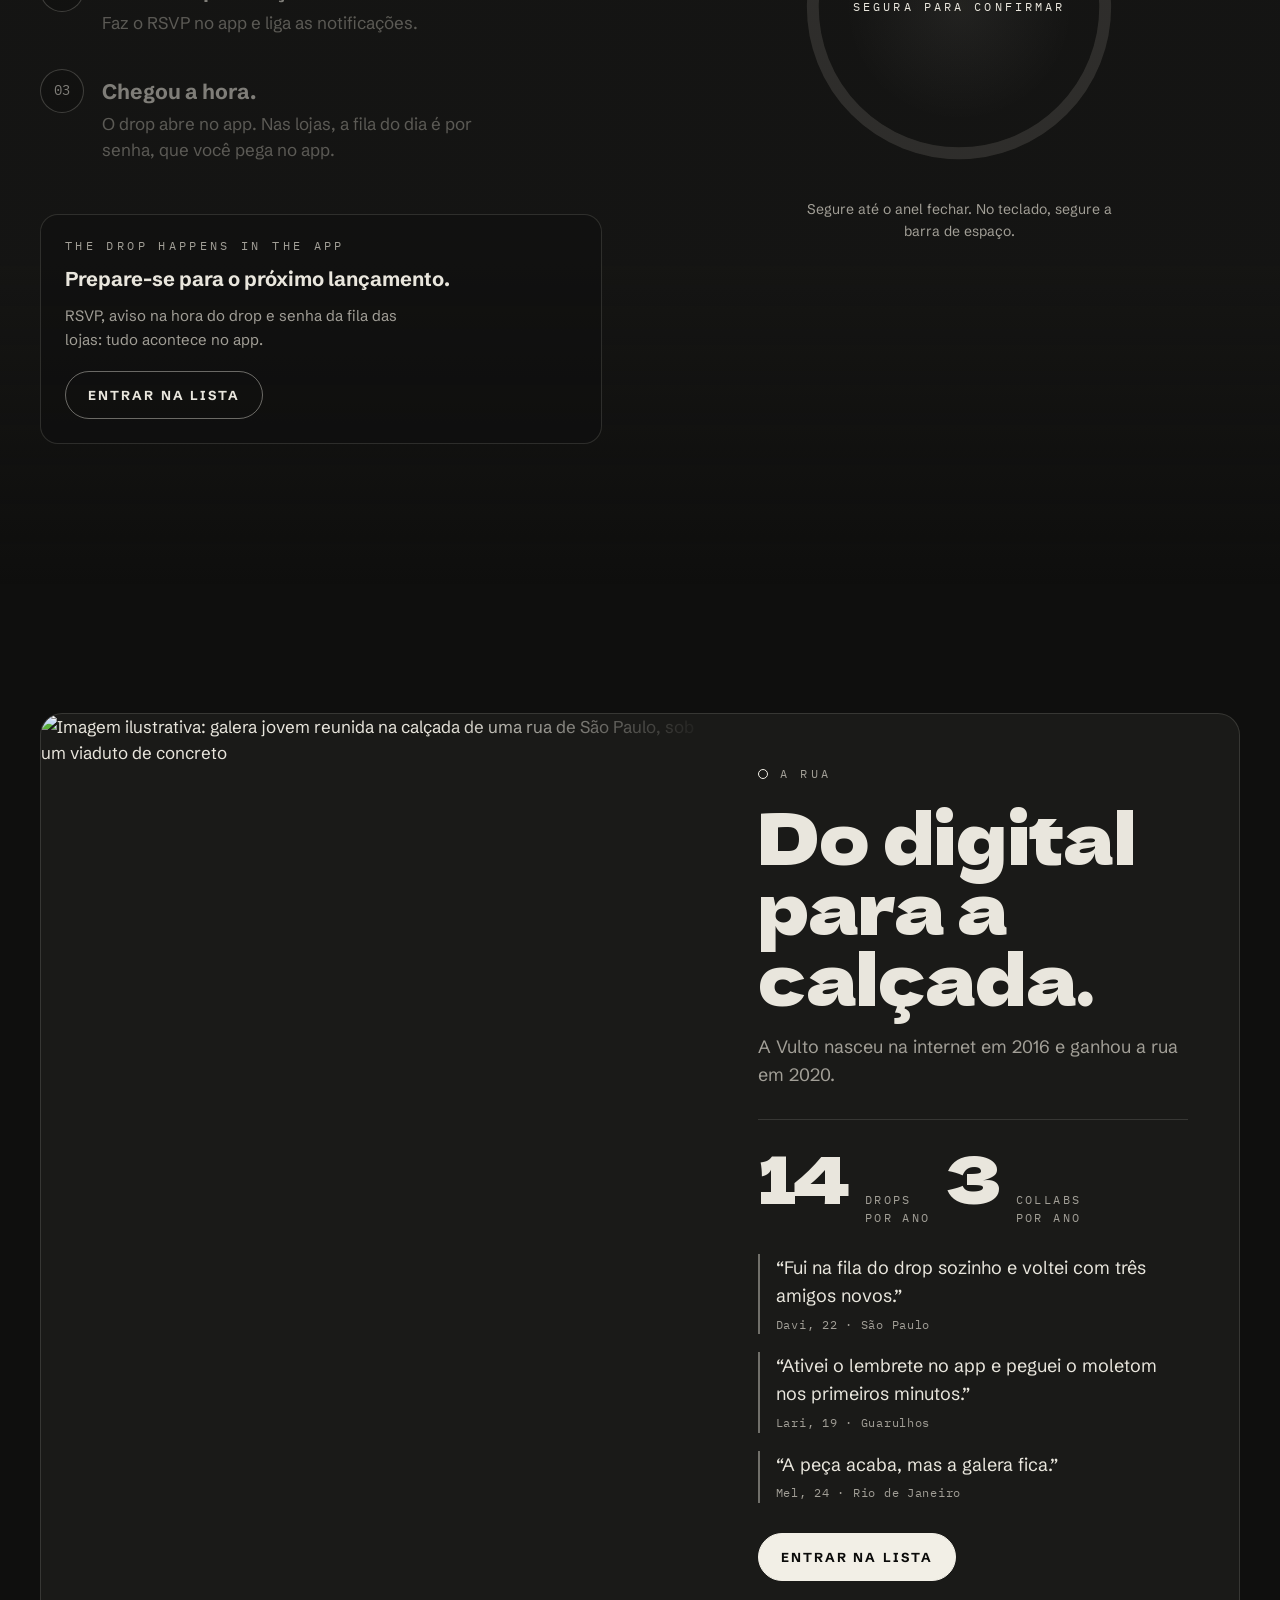
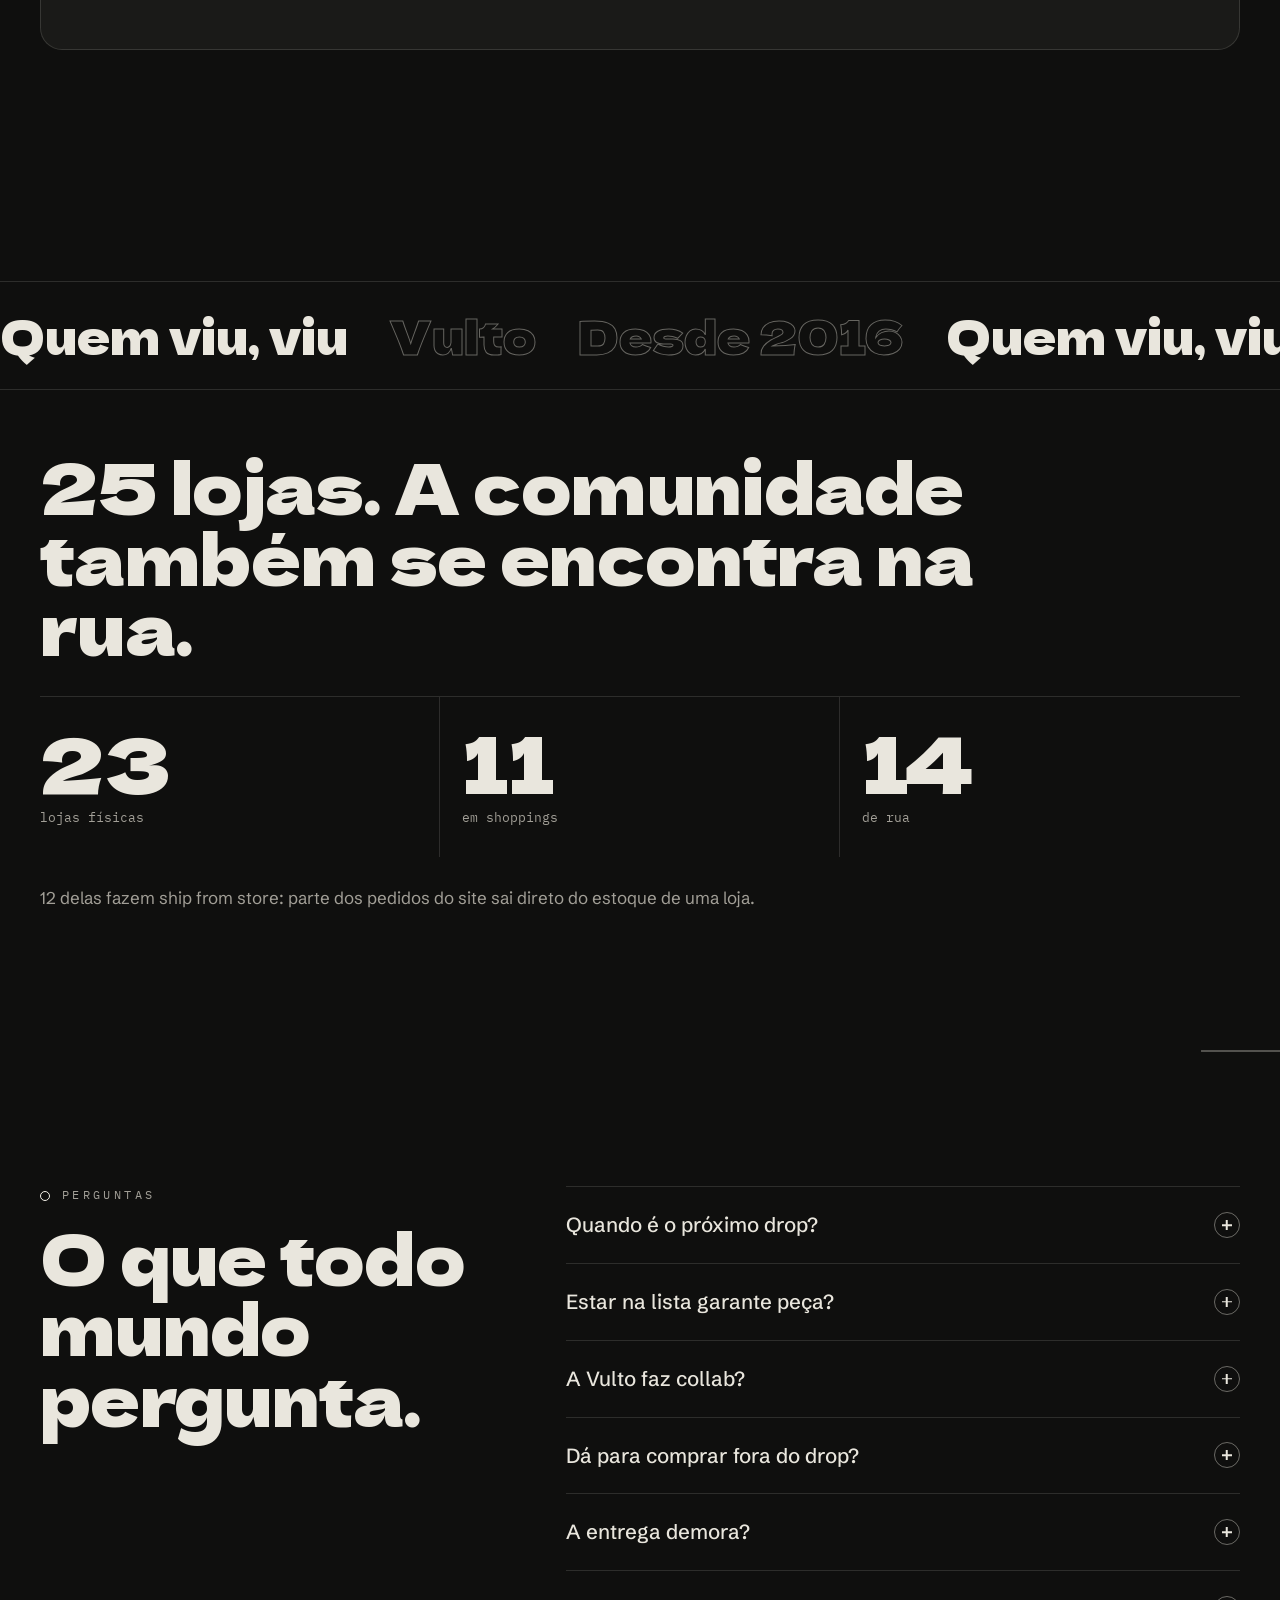
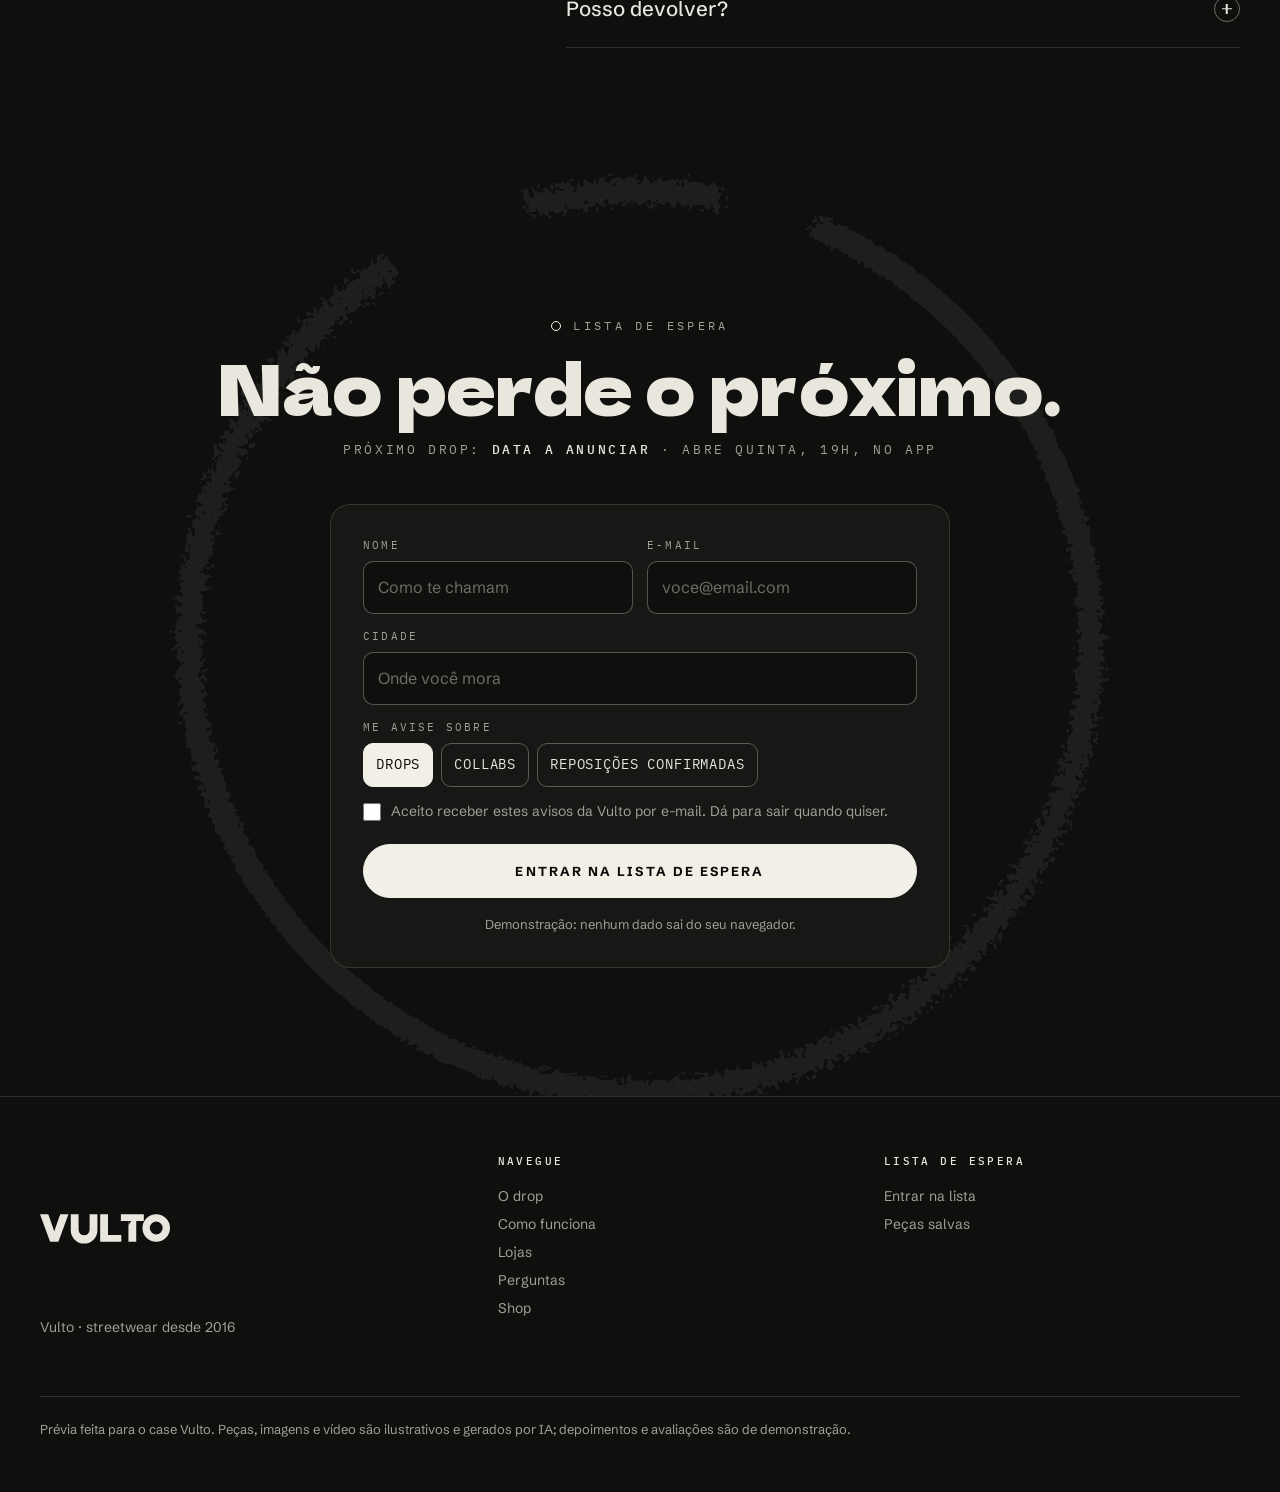
==== commit 09efdae9: "Add customer reviews and social proof to the shop and Home - Product pages get a reviews section: av" ====
--- a/previa/index.html
+++ b/previa/index.html
@@ -535,6 +535,11 @@
         <h2 class="h-sec r" id="rua-t">Do digital para a calçada.</h2>
         <p class="lede r">A Vulto nasceu na internet em 2016 e ganhou a rua em 2020.</p>
         <div class="count r"><b>14</b><span>drops<br>por ano</span><b>3</b><span>collabs<br>por ano</span></div>
+        <ul class="quotes r" aria-label="Quem é da comunidade">
+          <li><q>Fui na fila do drop sozinho e voltei com três amigos novos.</q><cite>Davi, 22 · São Paulo</cite></li>
+          <li><q>Ativei o lembrete no app e peguei o moletom nos primeiros minutos.</q><cite>Lari, 19 · Guarulhos</cite></li>
+          <li><q>A peça acaba, mas a galera fica.</q><cite>Mel, 24 · Rio de Janeiro</cite></li>
+        </ul>
         <p class="r" style="margin-top:30px"><a class="btn" href="#entrar">Entrar na lista</a></p>
       </div>
     </div>
@@ -614,7 +619,7 @@
       <div><h4>Navegue</h4><ul><li><a href="#drop">O drop</a></li><li><a href="#lista">Como funciona</a></li><li><a href="#lojas">Lojas</a></li><li><a href="#perguntas">Perguntas</a></li><li><a href="/shop">Shop</a></li></ul></div>
       <div><h4>Lista de espera</h4><ul id="foot-links"><li><a href="#entrar">Entrar na lista</a></li><li><a href="/shop?salvos=1">Peças salvas</a></li></ul></div>
     </div>
-    <p class="disclaimer">Prévia feita para o case Vulto. Peças, imagens e vídeo são ilustrativos e gerados por IA.</p>
+    <p class="disclaimer">Prévia feita para o case Vulto. Peças, imagens e vídeo são ilustrativos e gerados por IA; depoimentos e avaliações são de demonstração.</p>
   </div>
 </footer>
 
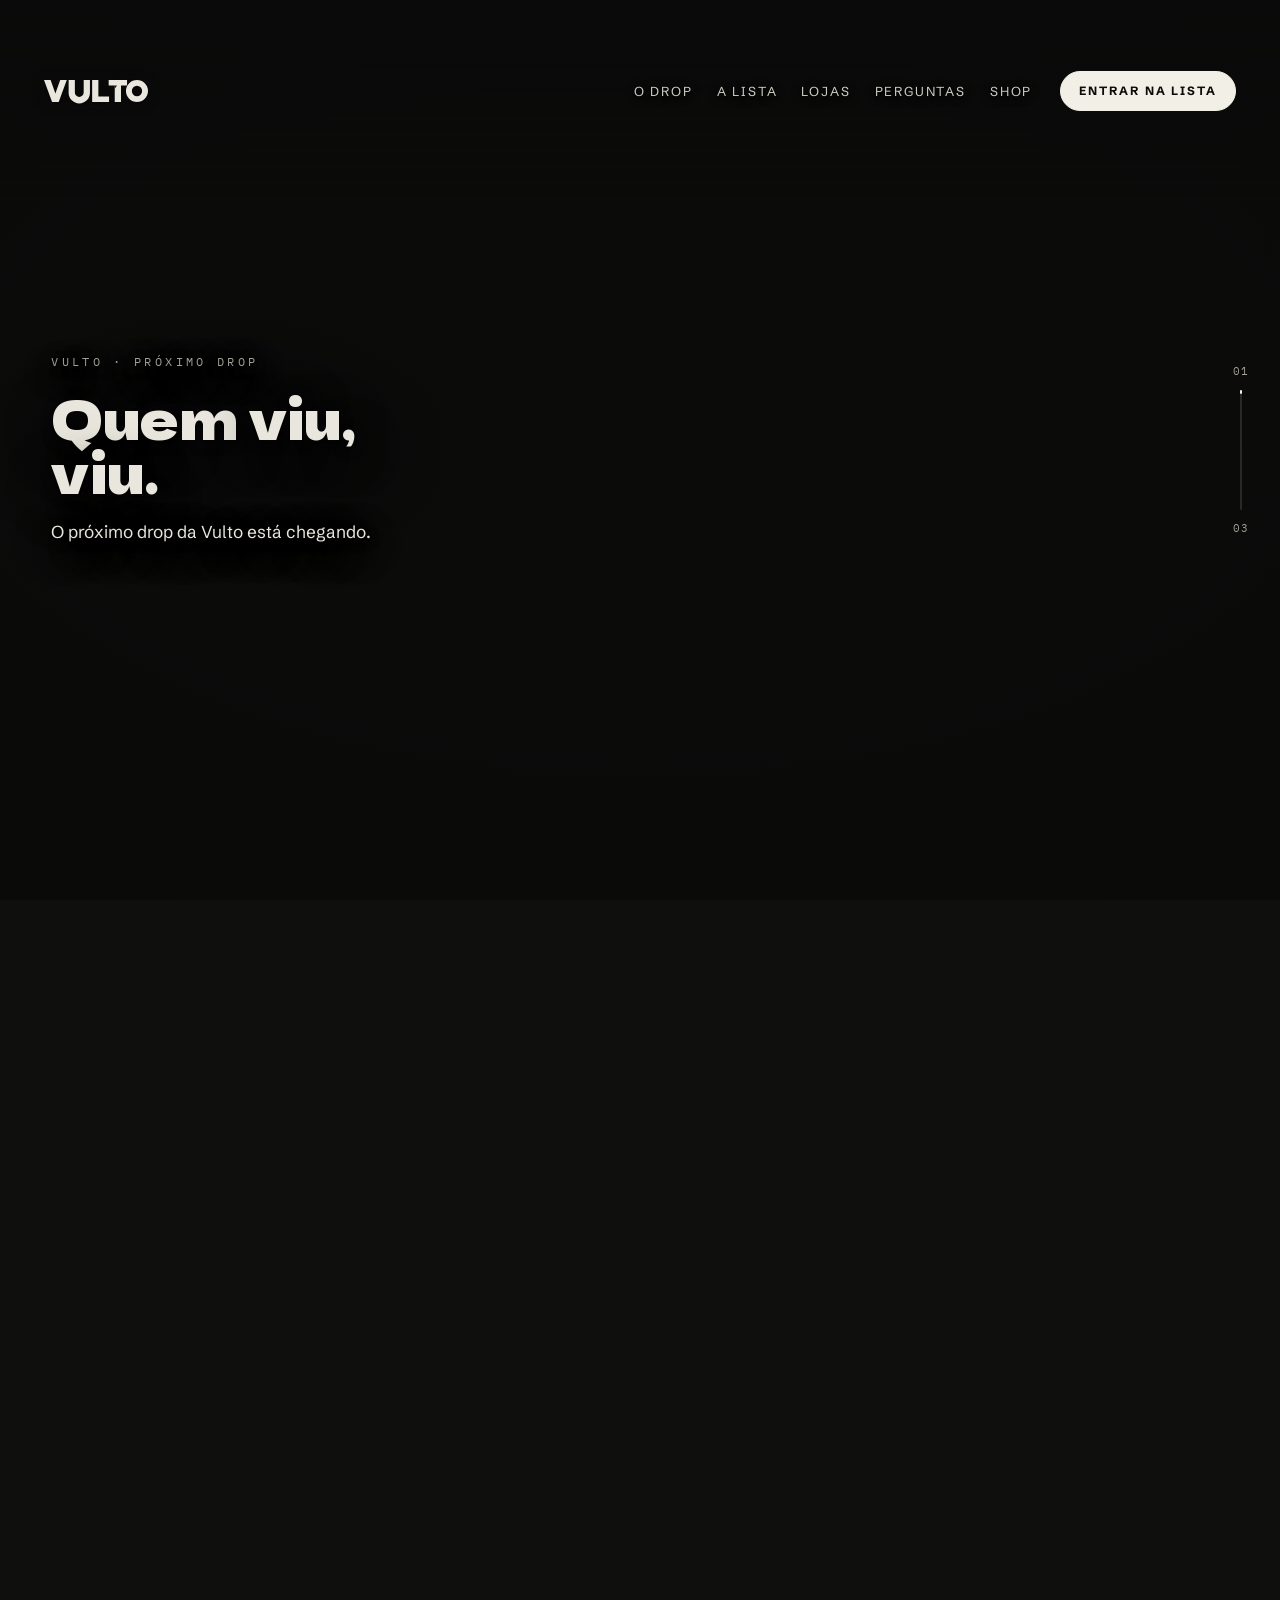
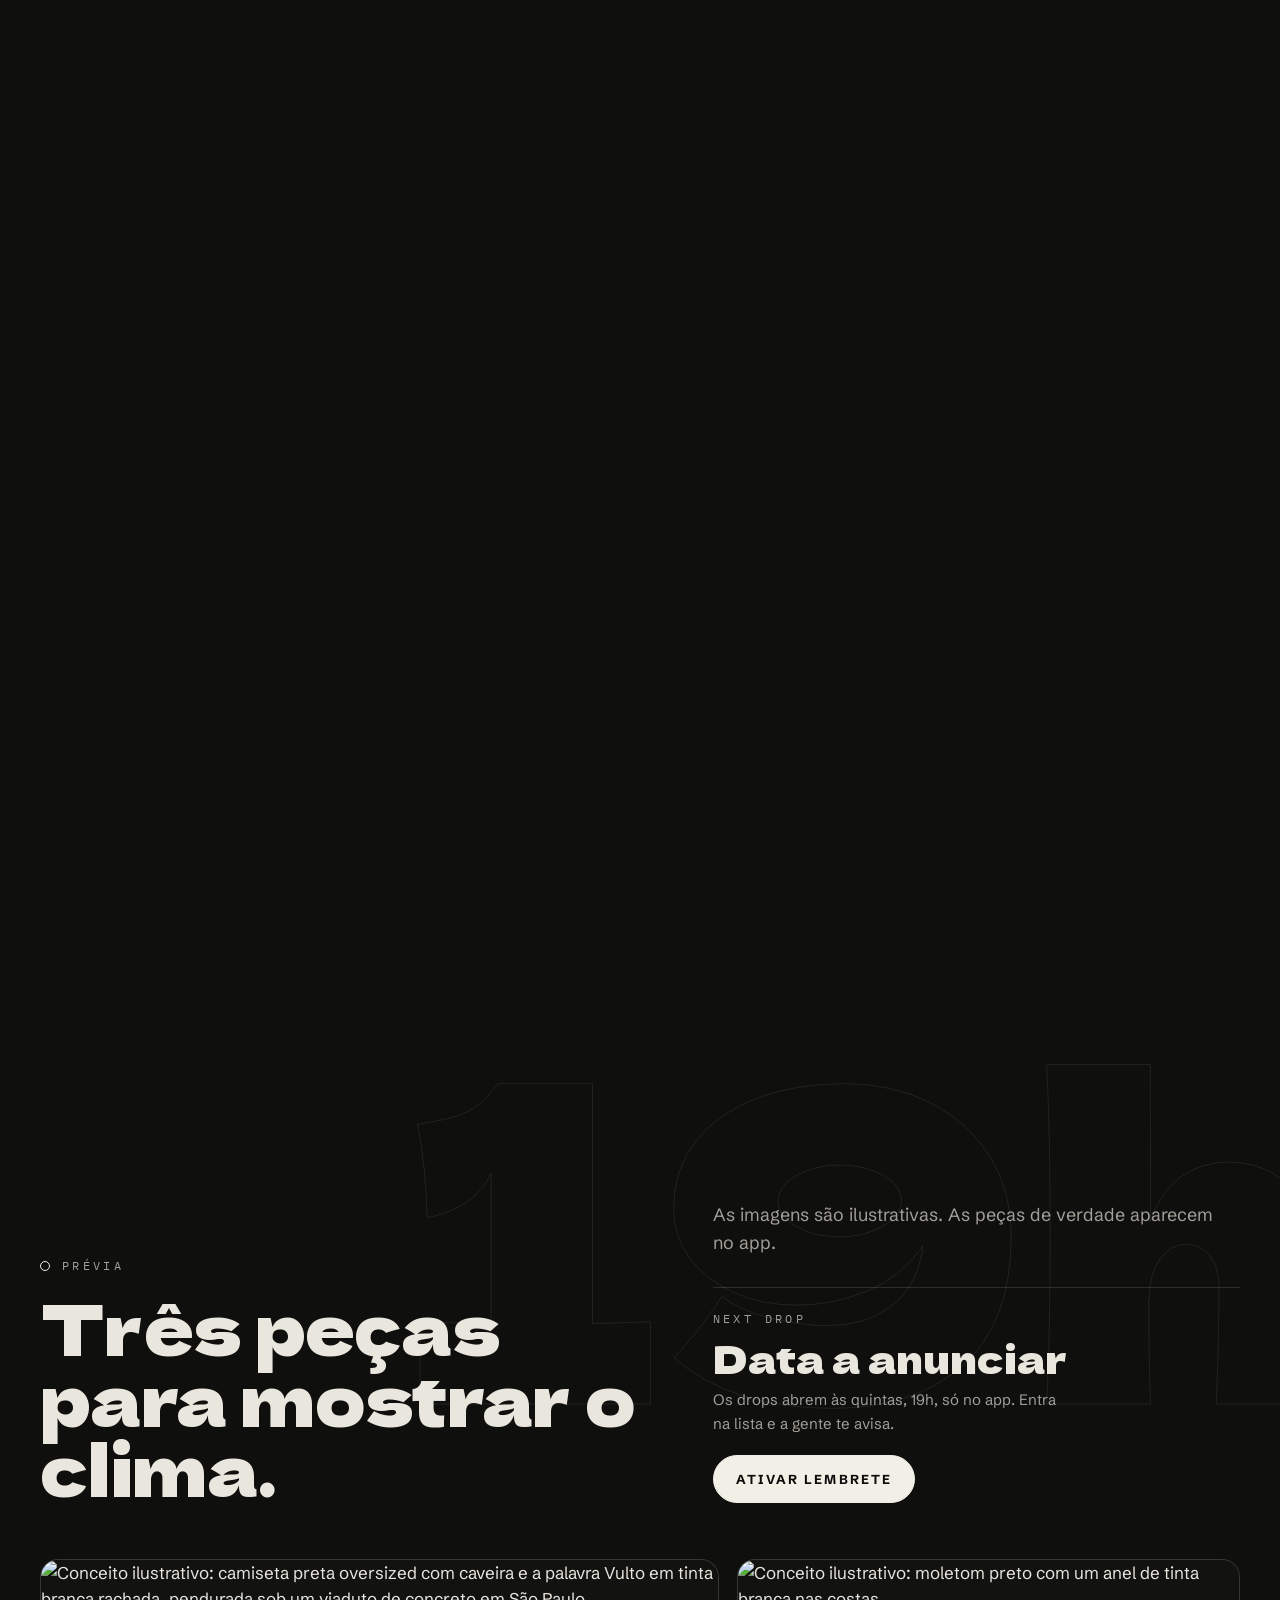
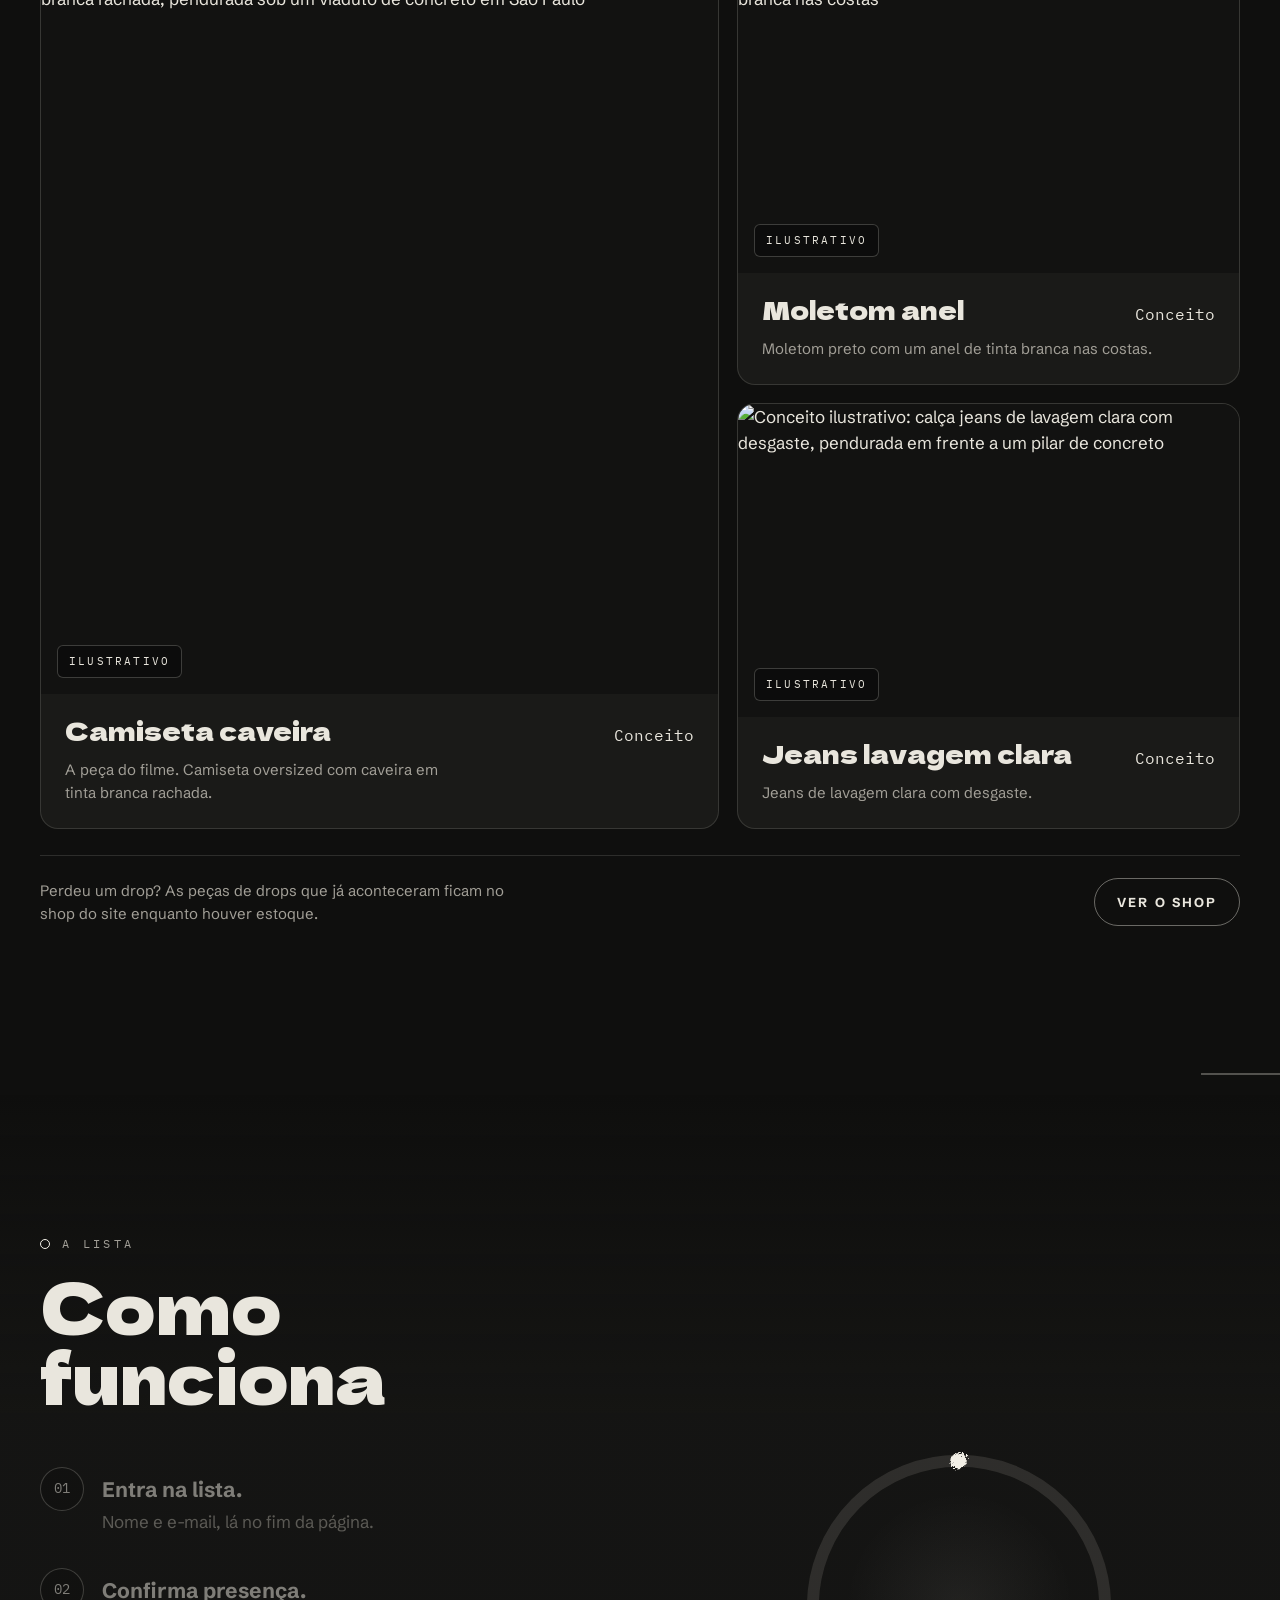
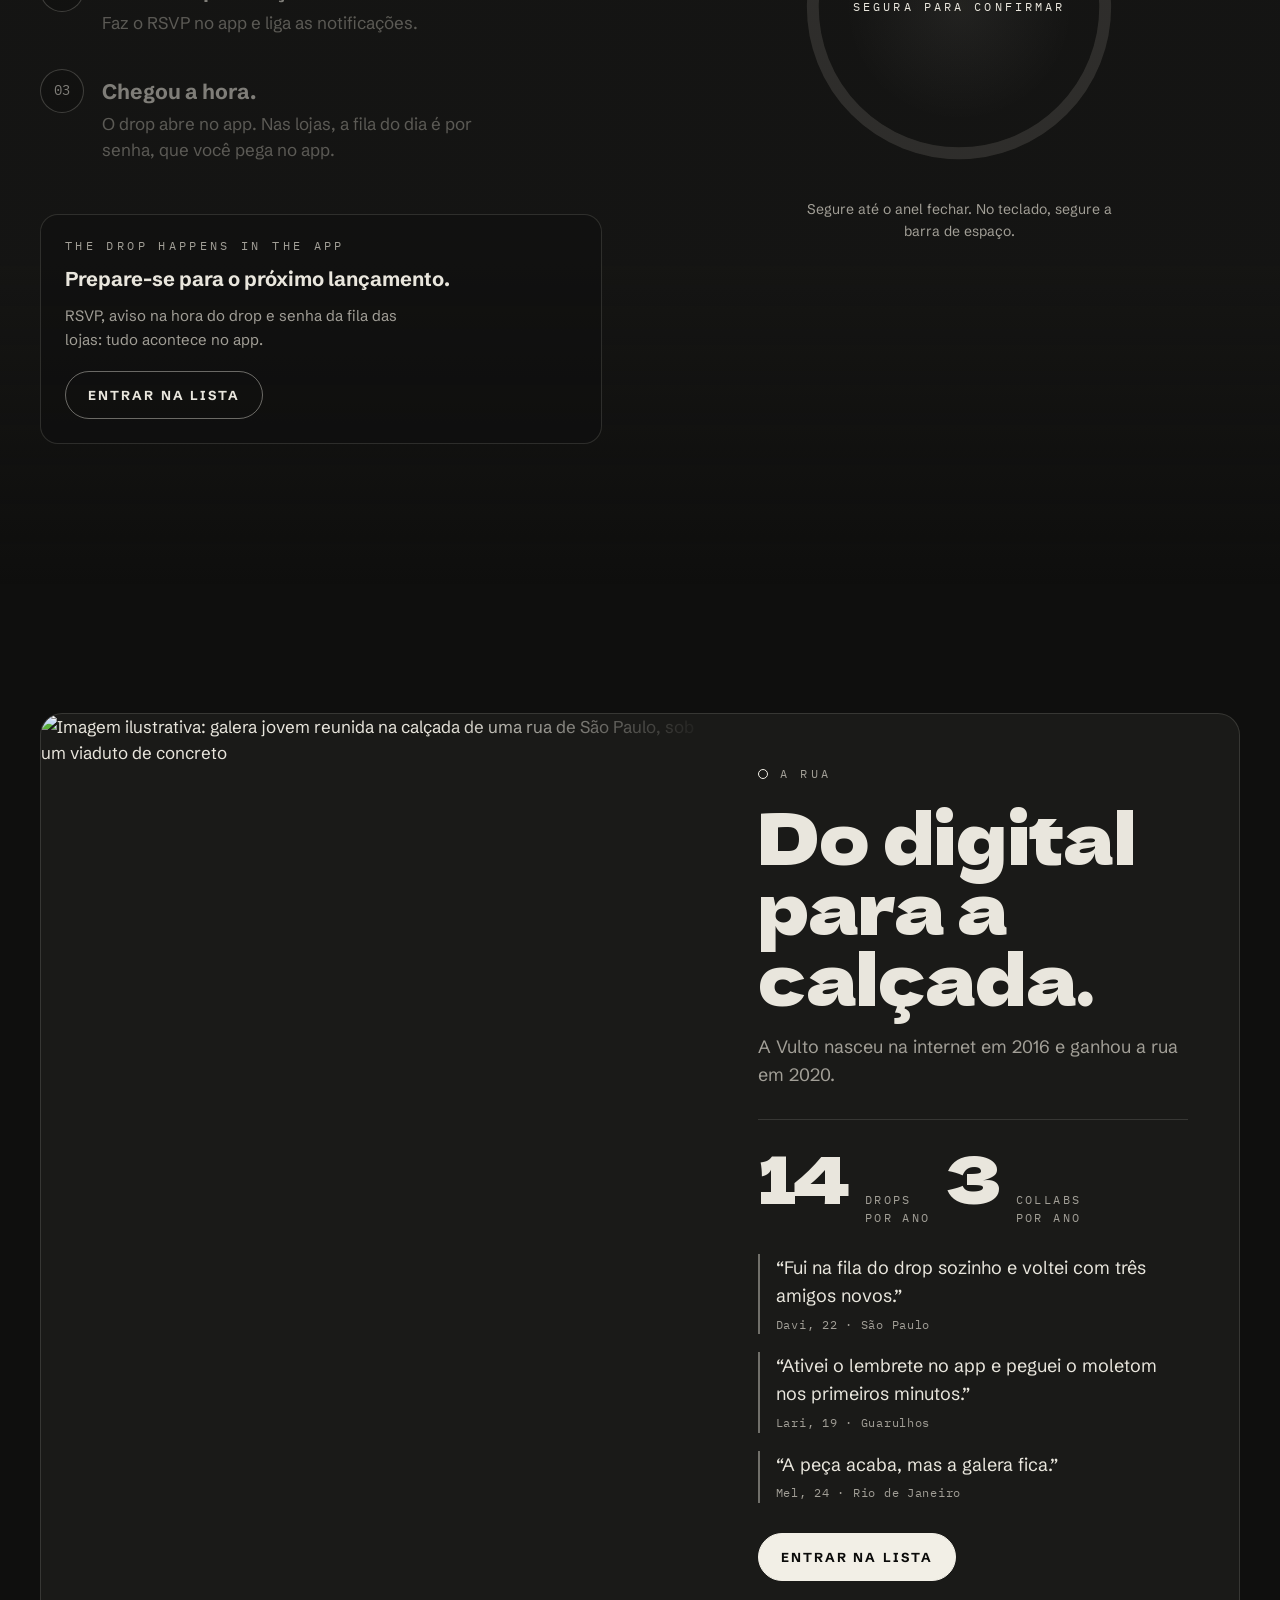
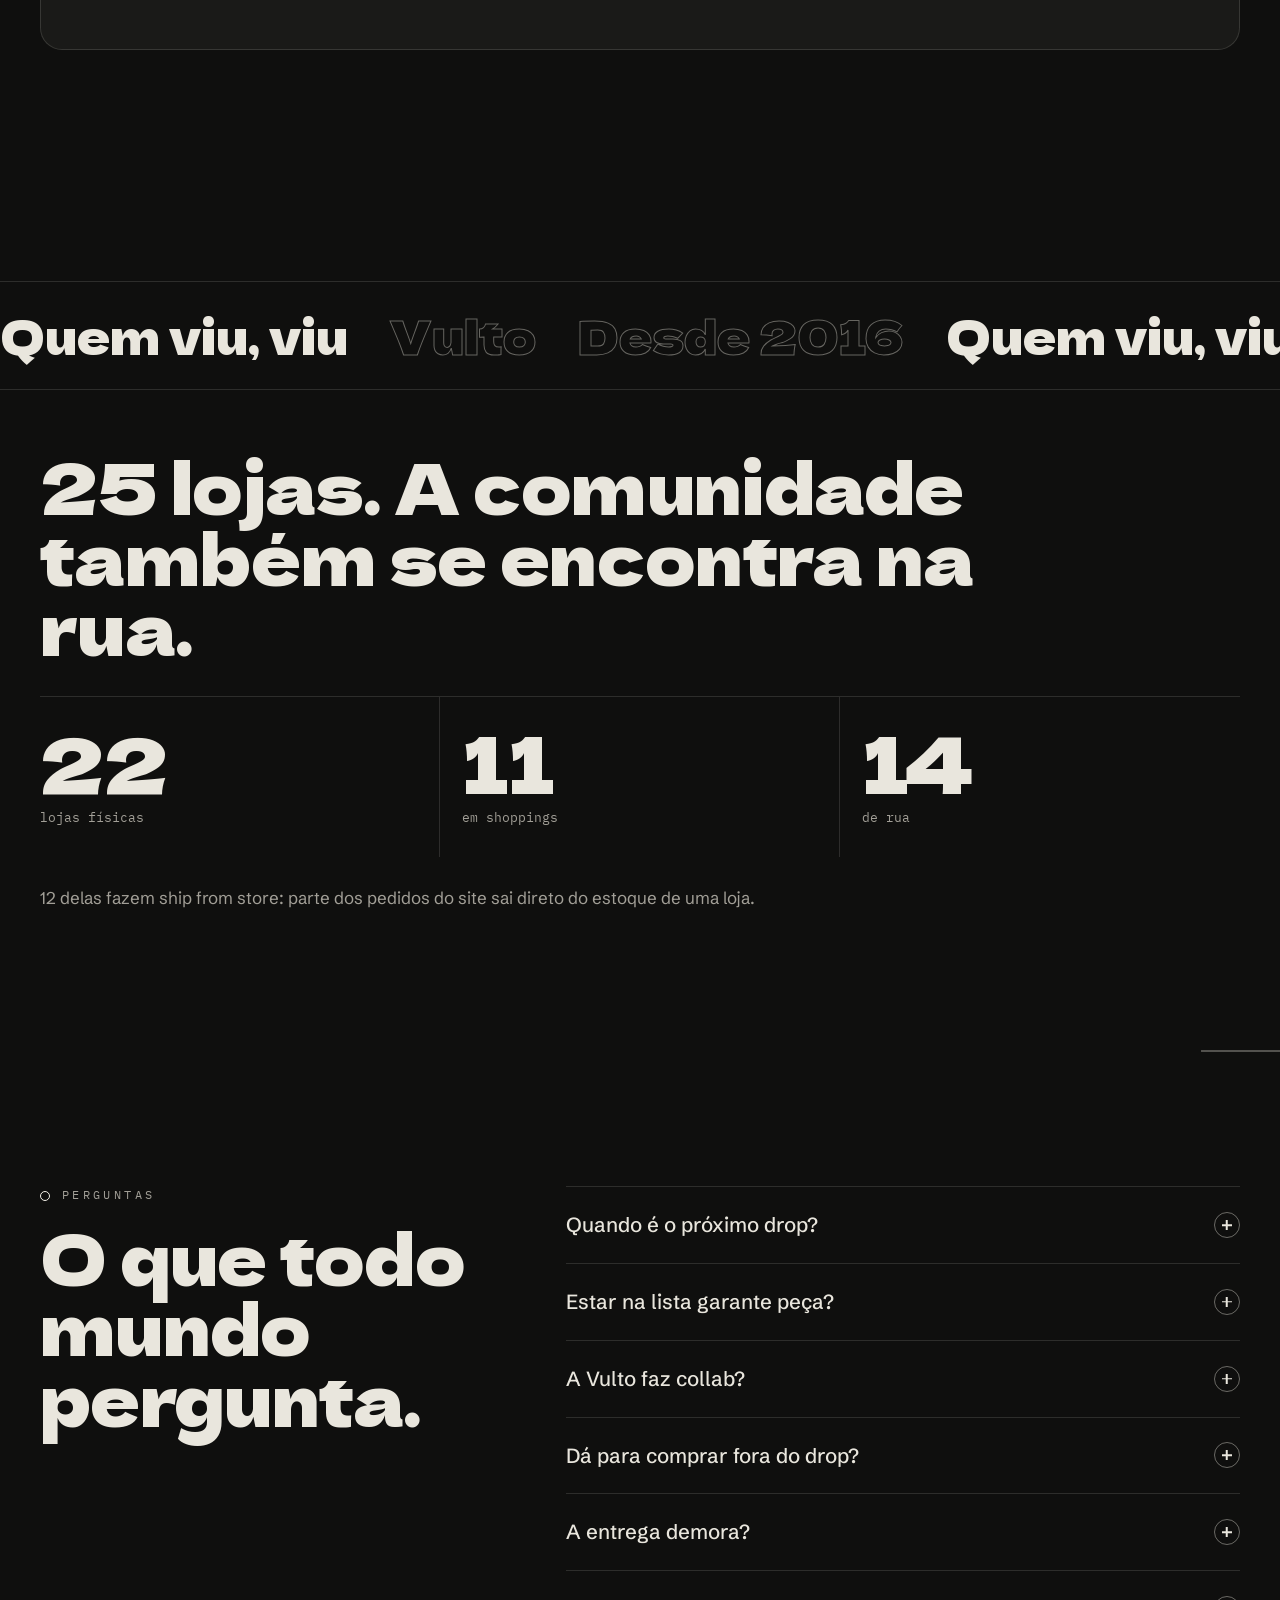
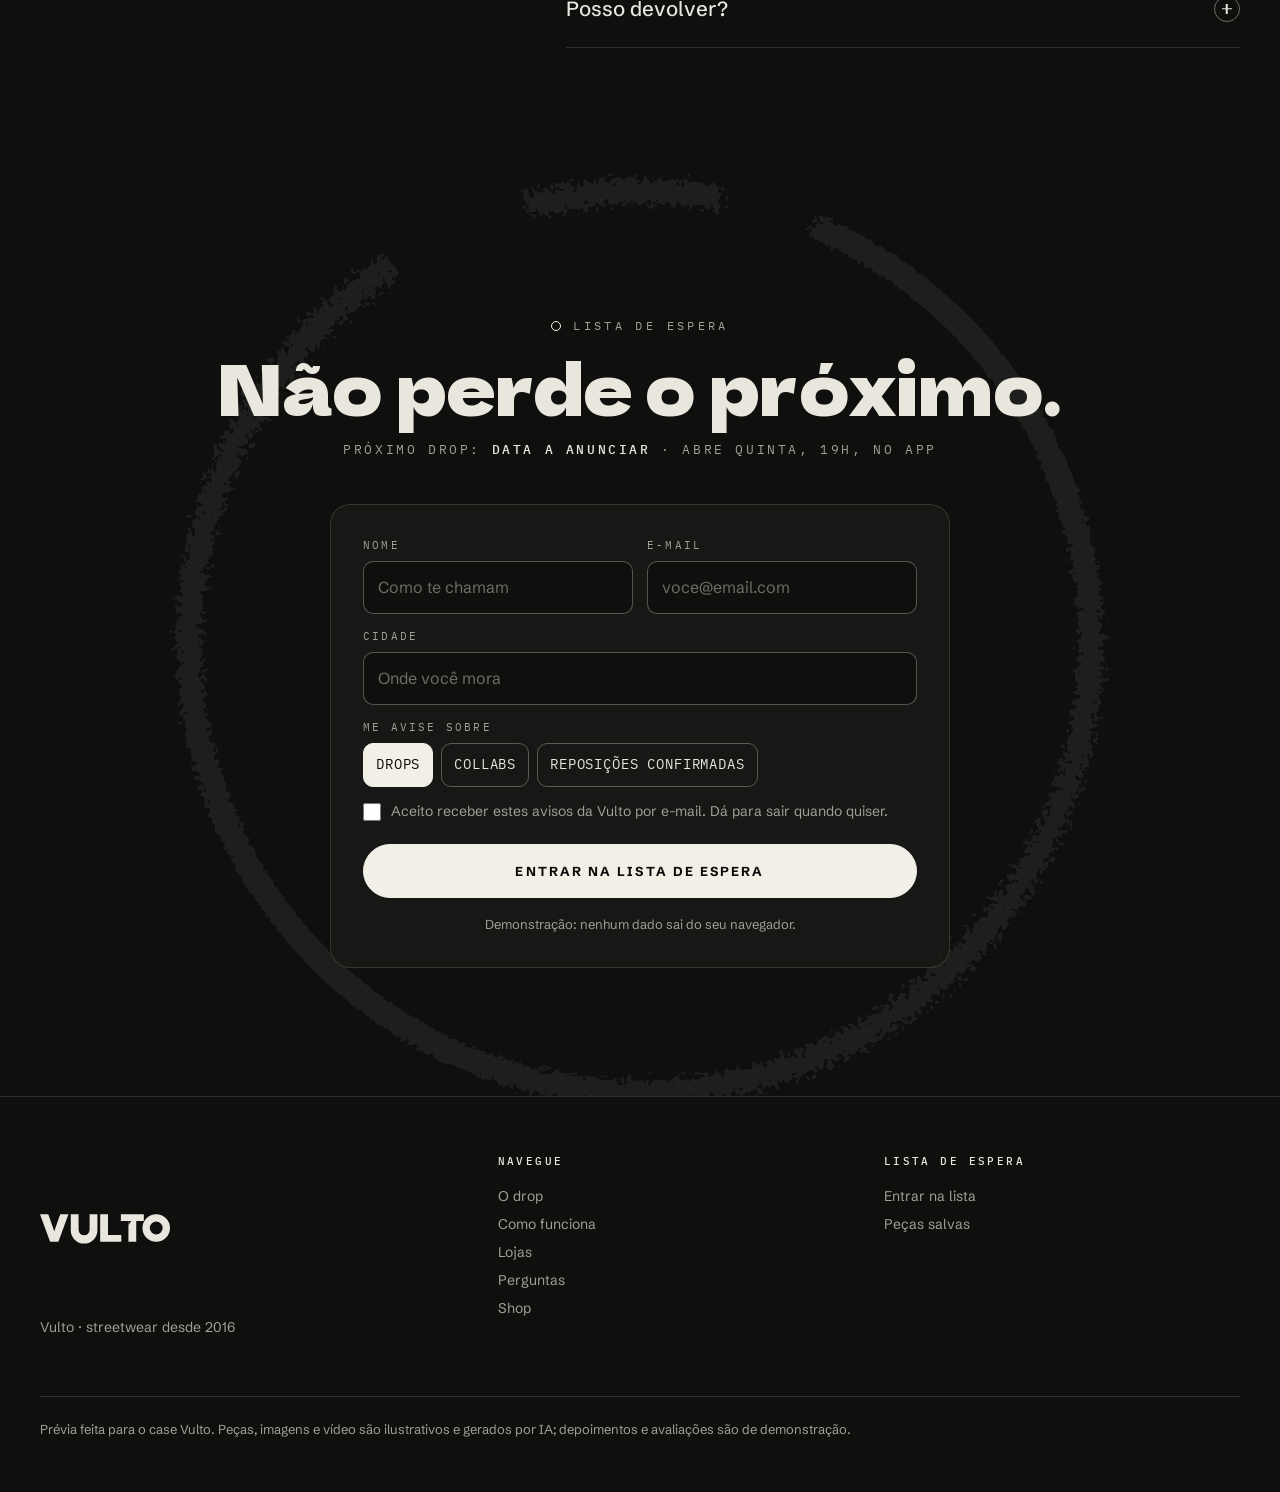
==== commit fd5e07cc: "Confirm Drop 14 for Thursday 29/10 19h and show a live countdown with seconds - Drop 14 · Portal is " ====
--- a/previa/index.html
+++ b/previa/index.html
@@ -142,6 +142,7 @@
   .settle .gap{display:none}
   .fx-rise .row{justify-content:flex-start;margin-top:18px}
   .fx-rise .row .ghost{display:none}
+  .settle .nd-clock{justify-content:flex-start;margin-top:12px;font-size:22px}
   .cue{bottom:14px}
 }
 
@@ -343,6 +344,11 @@
 .nd-clock{display:flex;align-items:baseline;gap:10px;margin-top:14px;font-family:var(--mono);font-size:clamp(24px,2.6vw,34px);font-variant-numeric:tabular-nums}
 .nd-clock .u small{font-size:.4em;letter-spacing:.12em;color:var(--text-secondary);margin-left:3px}
 .nd-clock .sep{color:var(--line-strong)}
+.nd-clock .u.tick b{display:inline-block;animation:tick 1s var(--ease-out)}
+@keyframes tick{from{opacity:.35;transform:translateY(-3px)}}
+.settle .nd-clock{justify-content:center;margin-top:18px}
+.hero-static .nd-clock{margin-top:14px}
+.clock .nd-clock{justify-content:center;margin-top:12px;color:var(--text-primary);letter-spacing:.02em}
 .nd-txt{margin:10px 0 0;color:var(--text-secondary);font-size:15px;max-width:40ch}
 .nd-row{display:flex;flex-wrap:wrap;align-items:center;gap:12px 18px;margin-top:20px}
 .nd-link{background:none;border:0;padding:0;font-family:var(--mono);font-size:12px;letter-spacing:.16em;text-transform:uppercase;color:var(--text-primary);text-decoration:underline;text-underline-offset:4px;text-decoration-color:var(--line-strong);cursor:pointer}
@@ -435,6 +441,7 @@
     <div class="band center settle fx-rise" data-a="0.86" data-b="1" data-seed="41" data-ramp="0.06" style="--sa:.5">
       <p class="kicker">VULTO® · PRÓXIMO DROP</p>
       <h2 data-split="words" id="settle-t">Próximo drop: data a anunciar</h2>
+      <div id="settle-clock"></div>
       <div class="gap" aria-hidden="true"></div>
       <p class="sub">Entra na lista e a gente te avisa pelo app.</p>
       <div class="row"><a class="btn" href="#entrar">Entrar na lista de espera</a><a class="btn ghost" href="#drop">Ver a prévia</a></div>
@@ -451,6 +458,7 @@
     <div class="in">
       <p class="kicker">VULTO · PRÓXIMO DROP</p>
       <h1>Quem viu, viu.</h1>
+      <div id="static-clock"></div>
       <p id="static-p">Próximo drop: data a anunciar. Abre quinta, às 19h, no app. Entra na lista e a gente te avisa.</p>
       <div class="row"><a class="btn" href="#entrar">Entrar na lista</a><a class="btn ghost" href="#drop">Ver a prévia</a></div>
     </div>
@@ -646,7 +654,9 @@
     $('settle-t').textContent = `Próximo drop: ${when}`;
     $('static-p').textContent = `Próximo drop: ${when}, no app. Entra na lista e a gente te avisa.`;
     $('faq-when').textContent = `O ${V.dropLabel(next)} abre ${when}, no app. Quem está na lista recebe o aviso pelo app.`;
-    $('clock').innerHTML = `<b>${esc(V.dropLabel(next))}</b> · abre ${esc(when)}, no app`;
+    $('clock').innerHTML = `<b>${esc(V.dropLabel(next))}</b> · abre ${esc(when)}, no app${V.clockHTML(next)}`;
+    $('settle-clock').innerHTML = V.clockHTML(next);
+    $('static-clock').innerHTML = V.clockHTML(next);
     $('success-row').innerHTML = `<button class="nd-link" type="button" data-ics="${next.id}">Adicionar o drop à agenda</button>`;
   } else if (open) {
     $('nextdrop').innerHTML = `<p class="nd-k"><i aria-hidden="true"></i>${esc(V.dropLabel(open))}</p><p class="nd-when">Aberto agora no app</p>
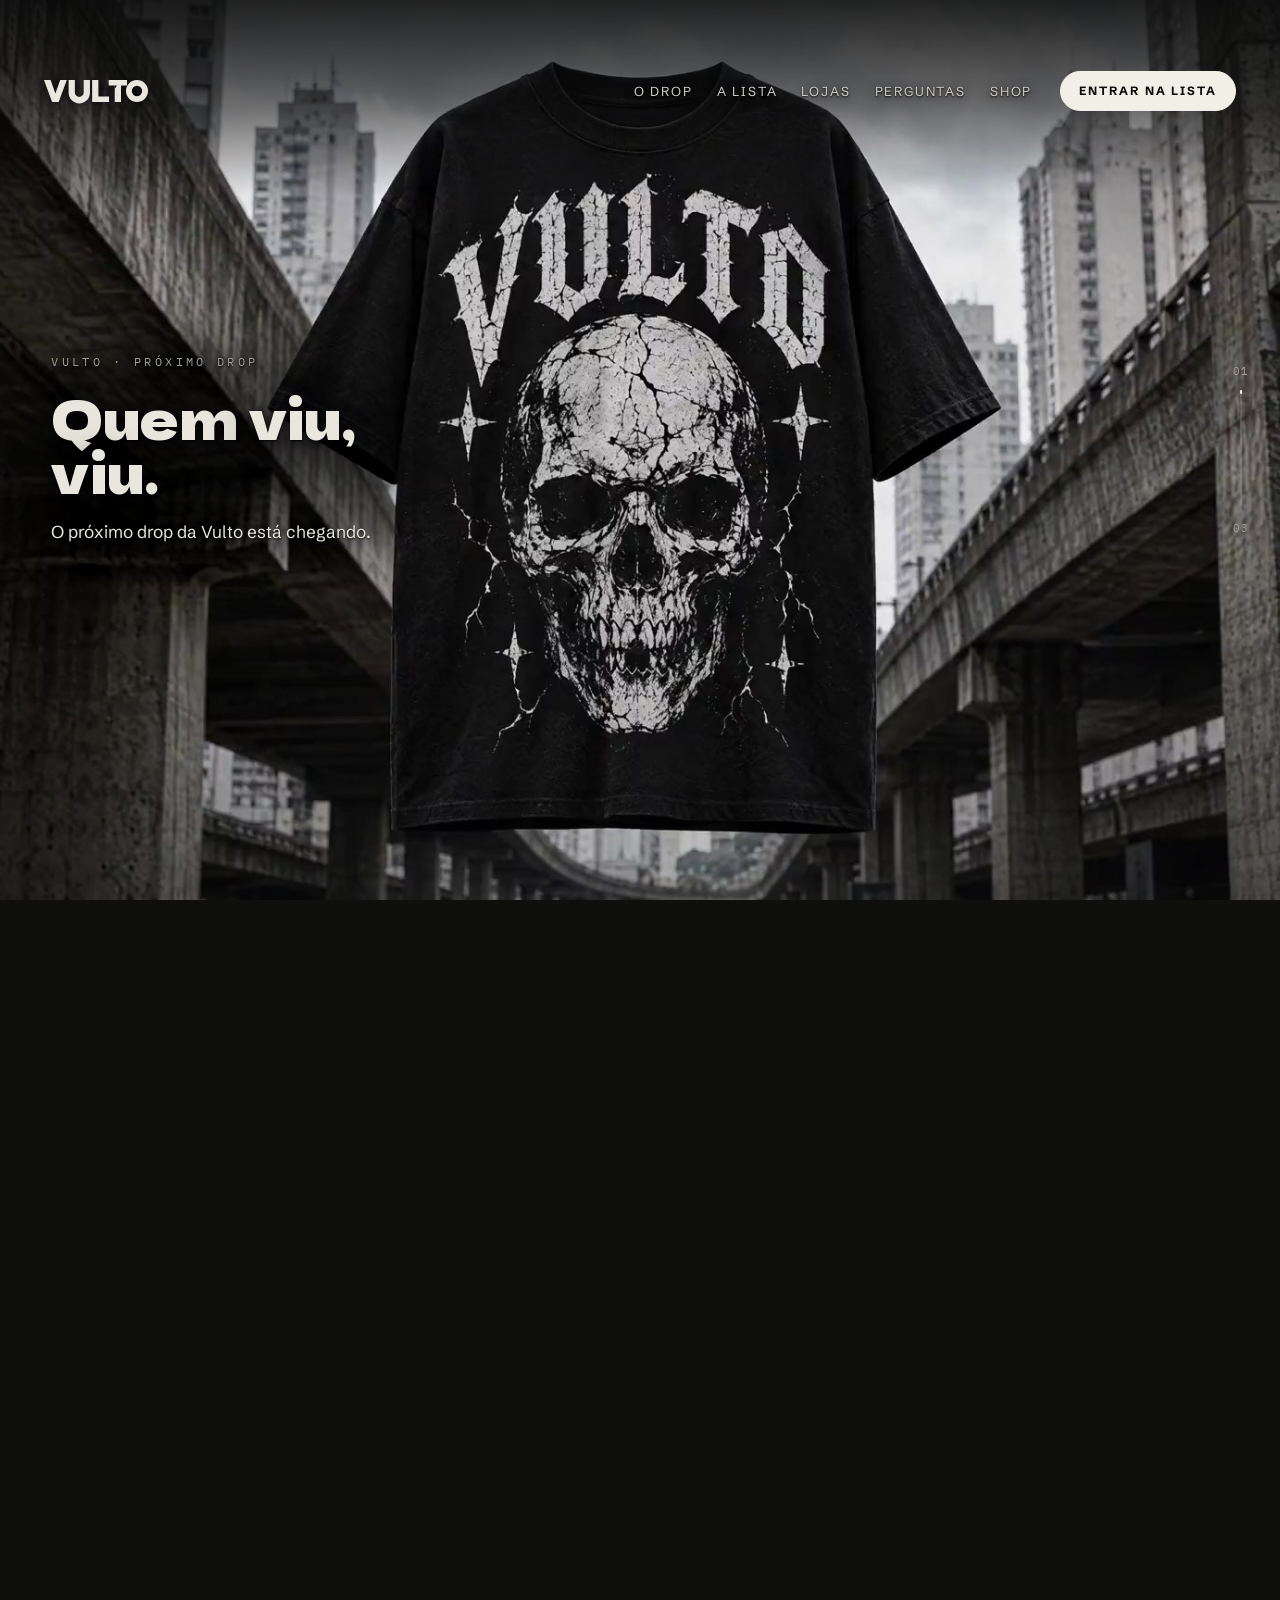
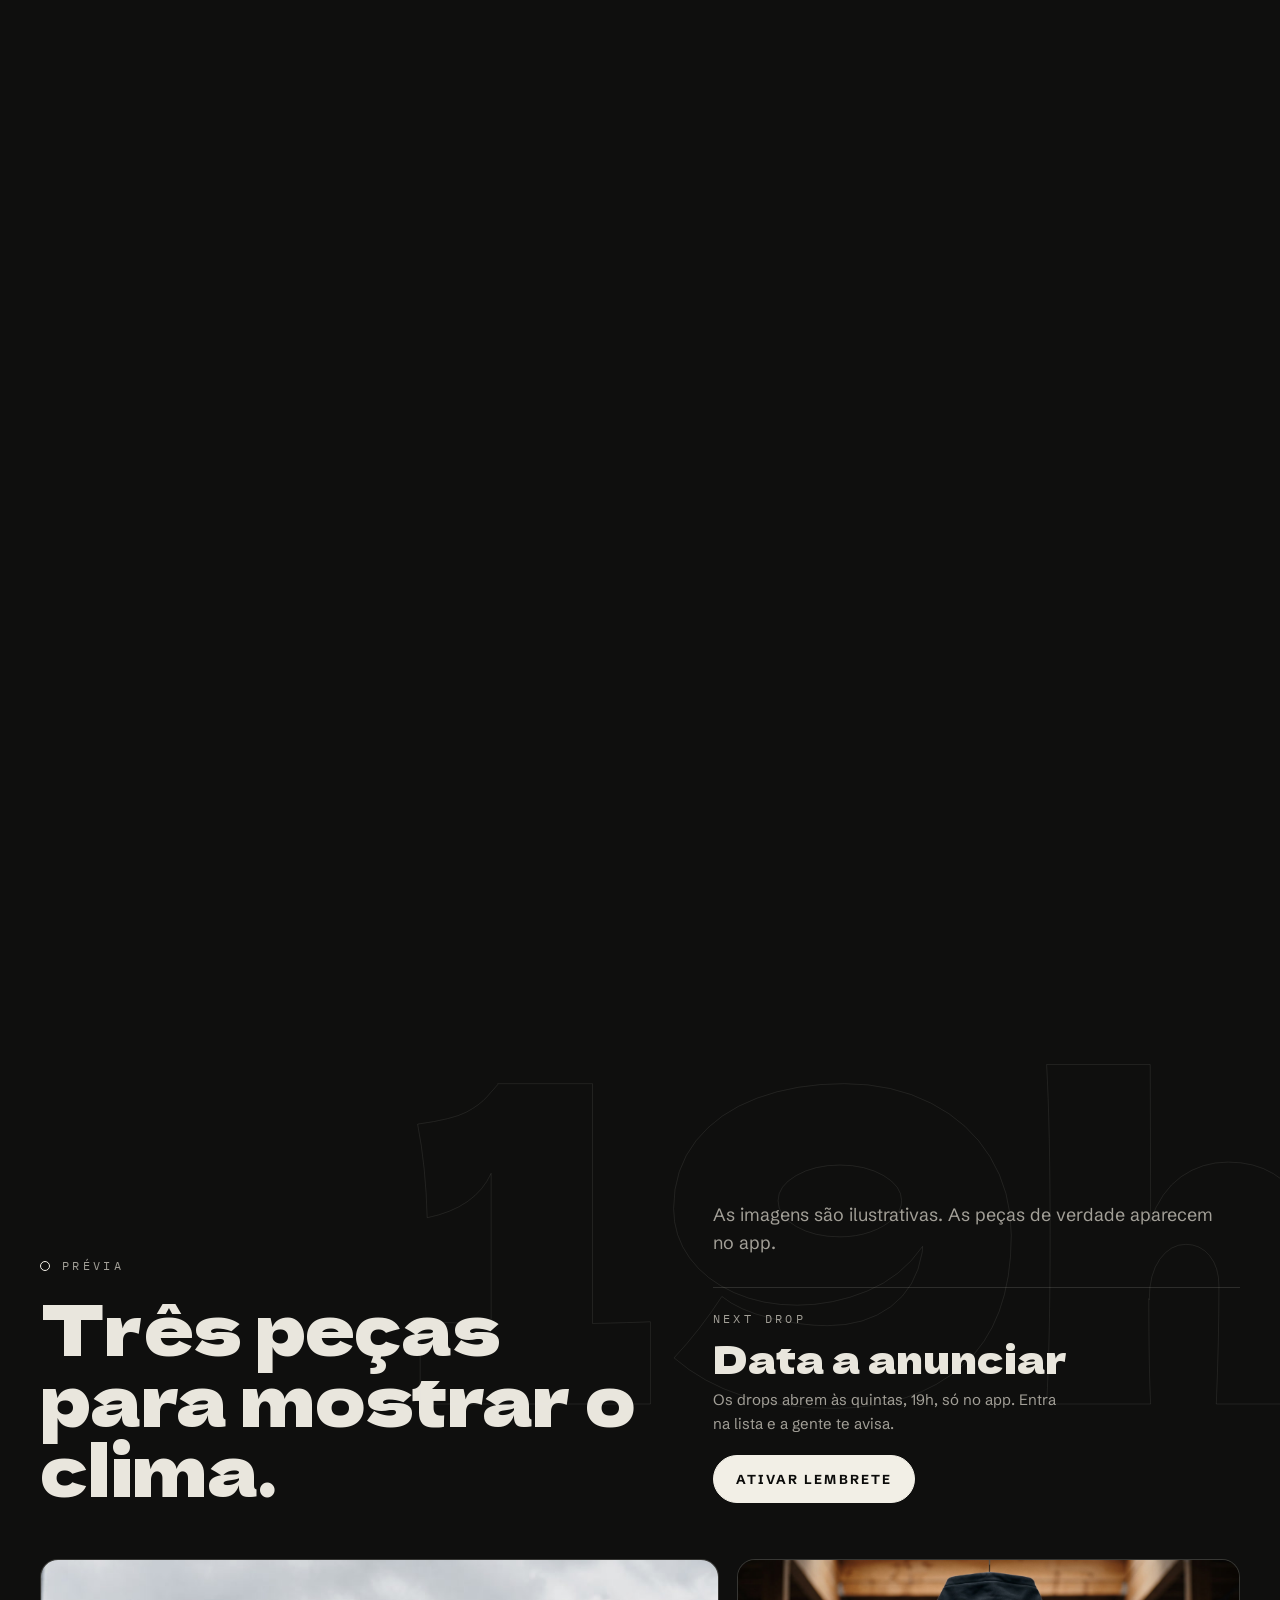
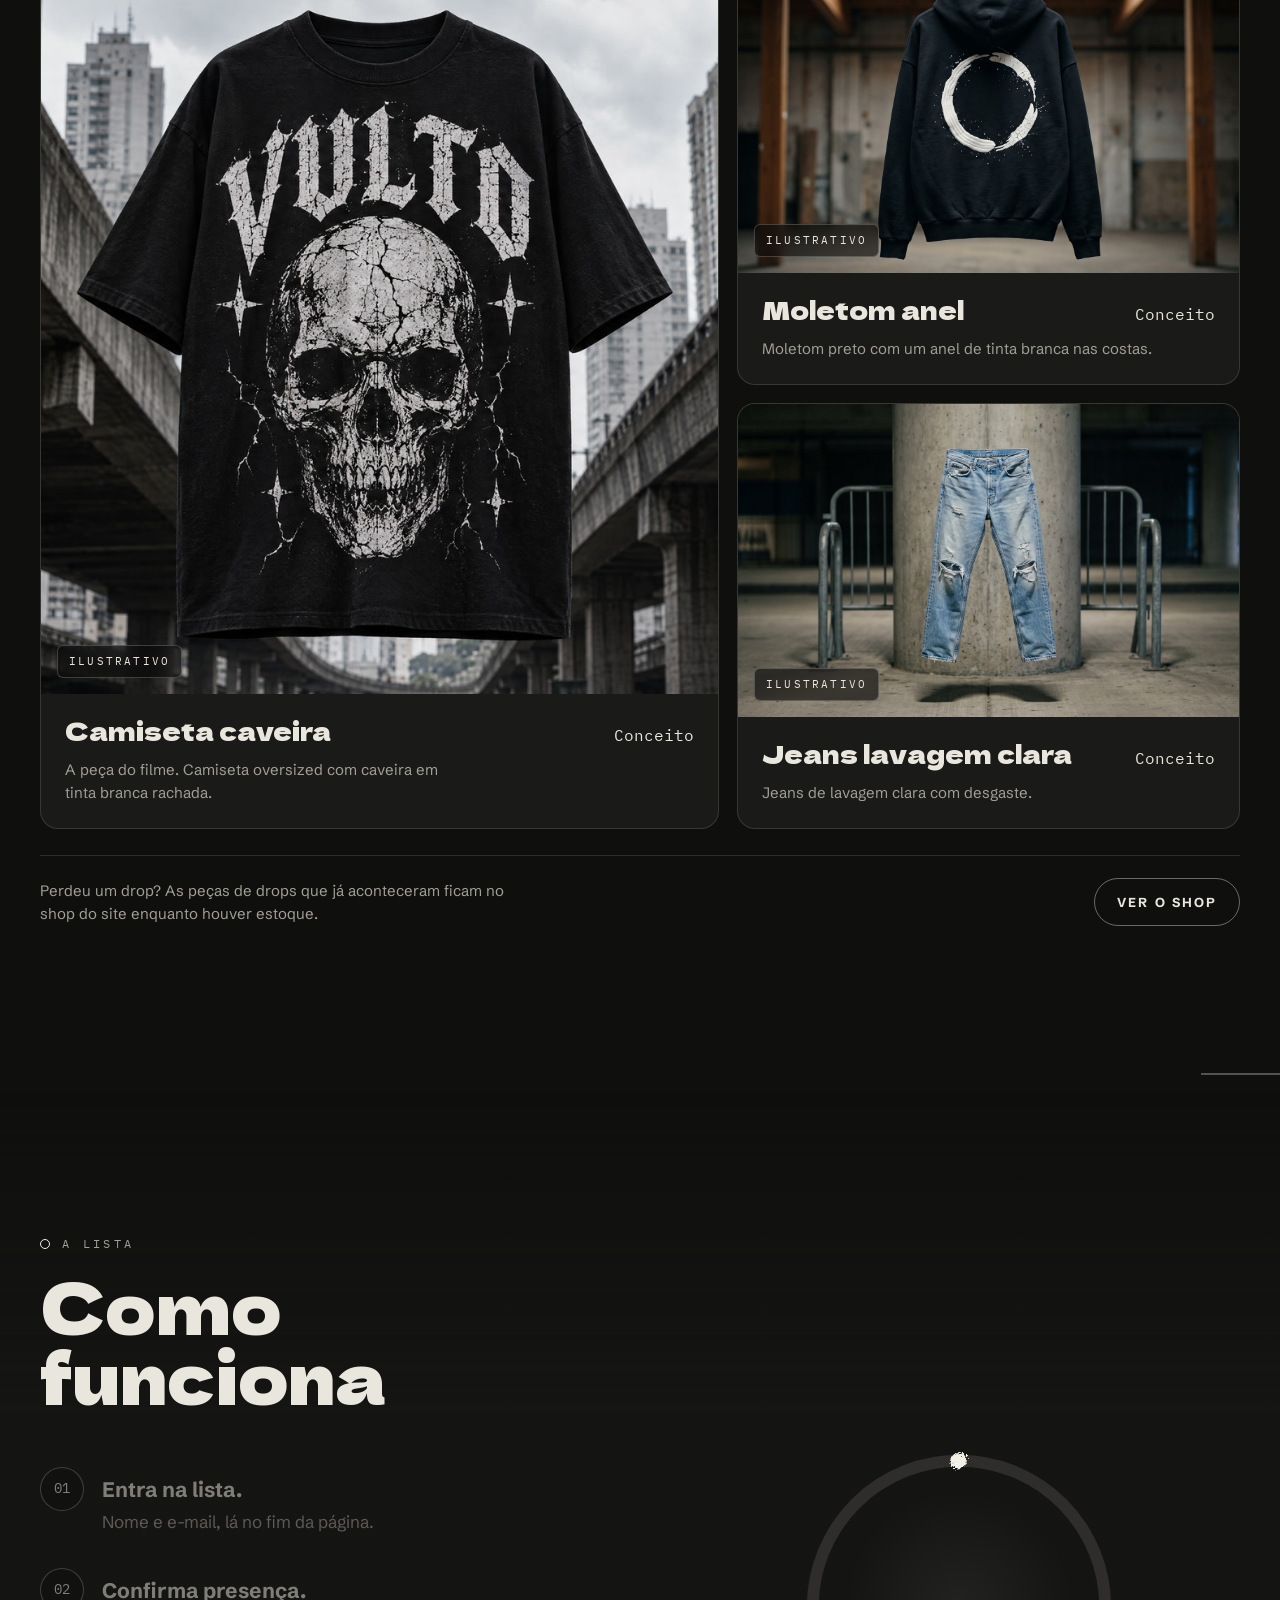
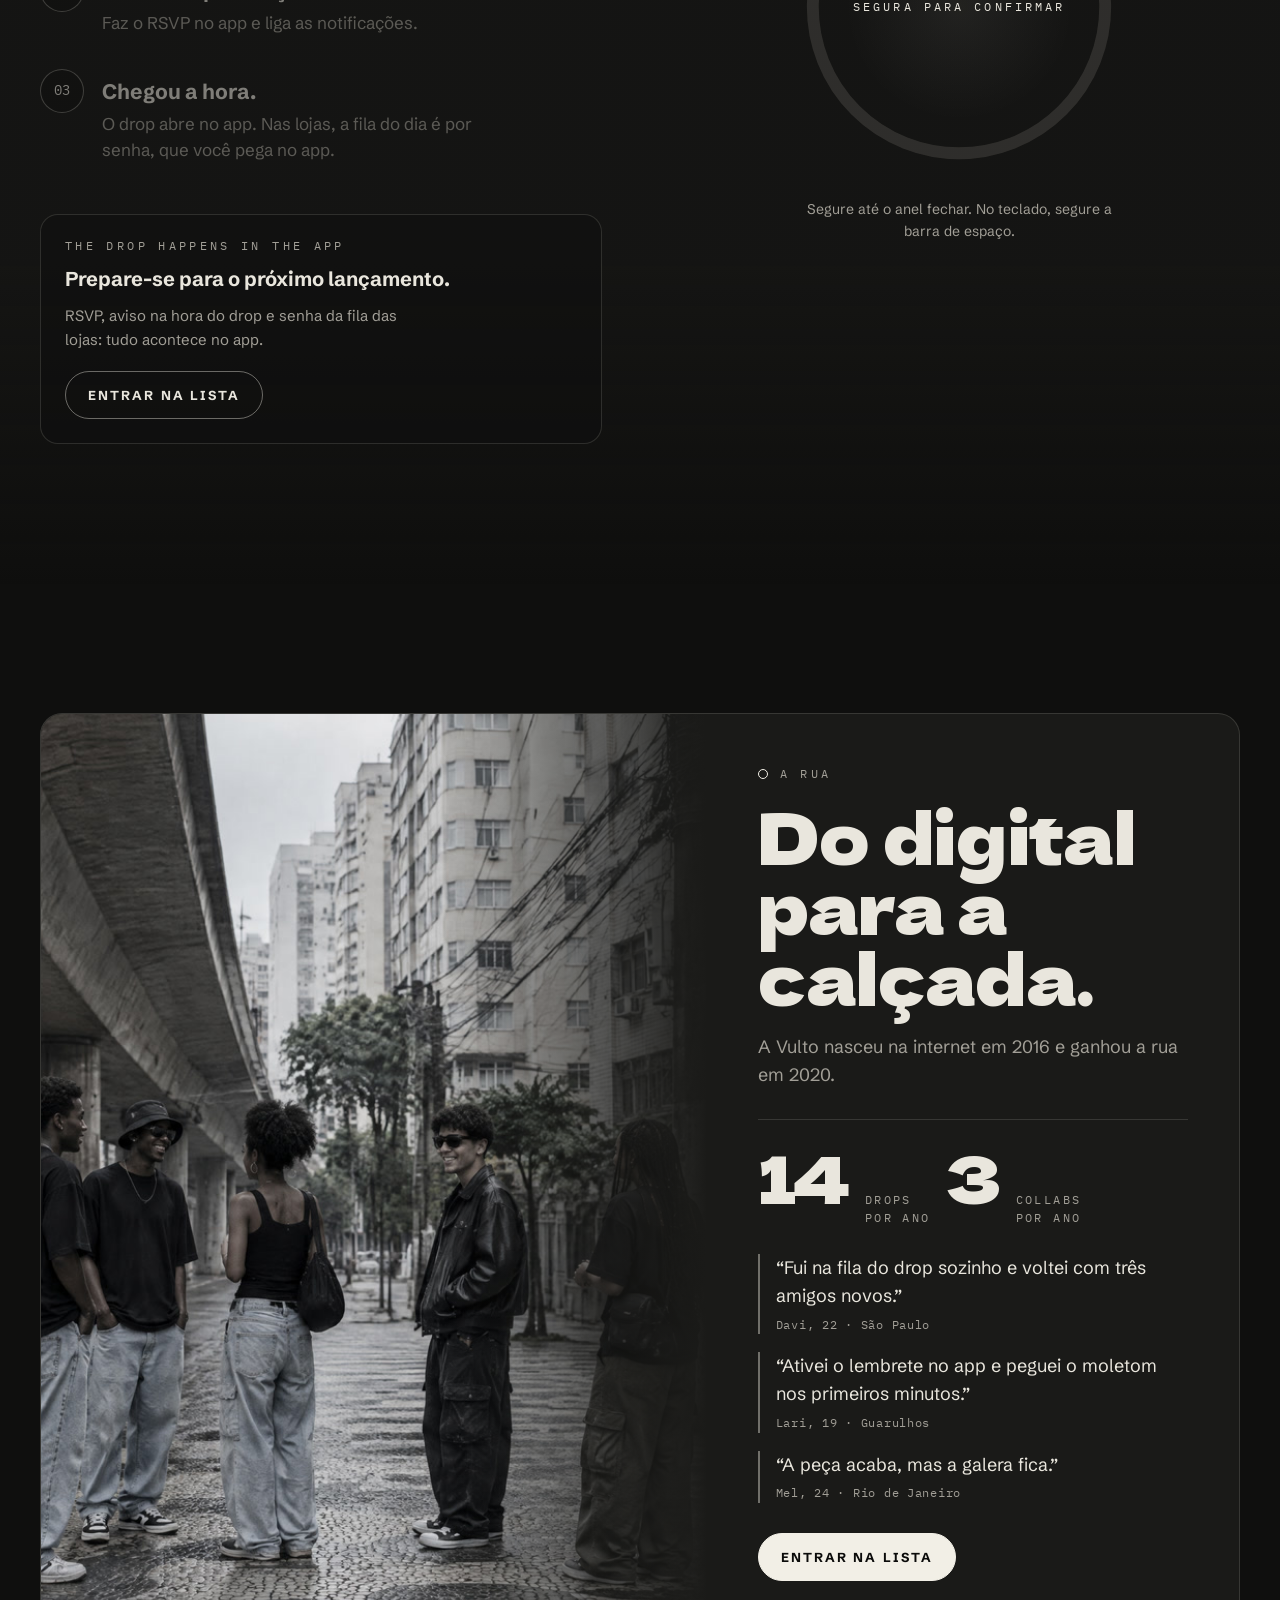
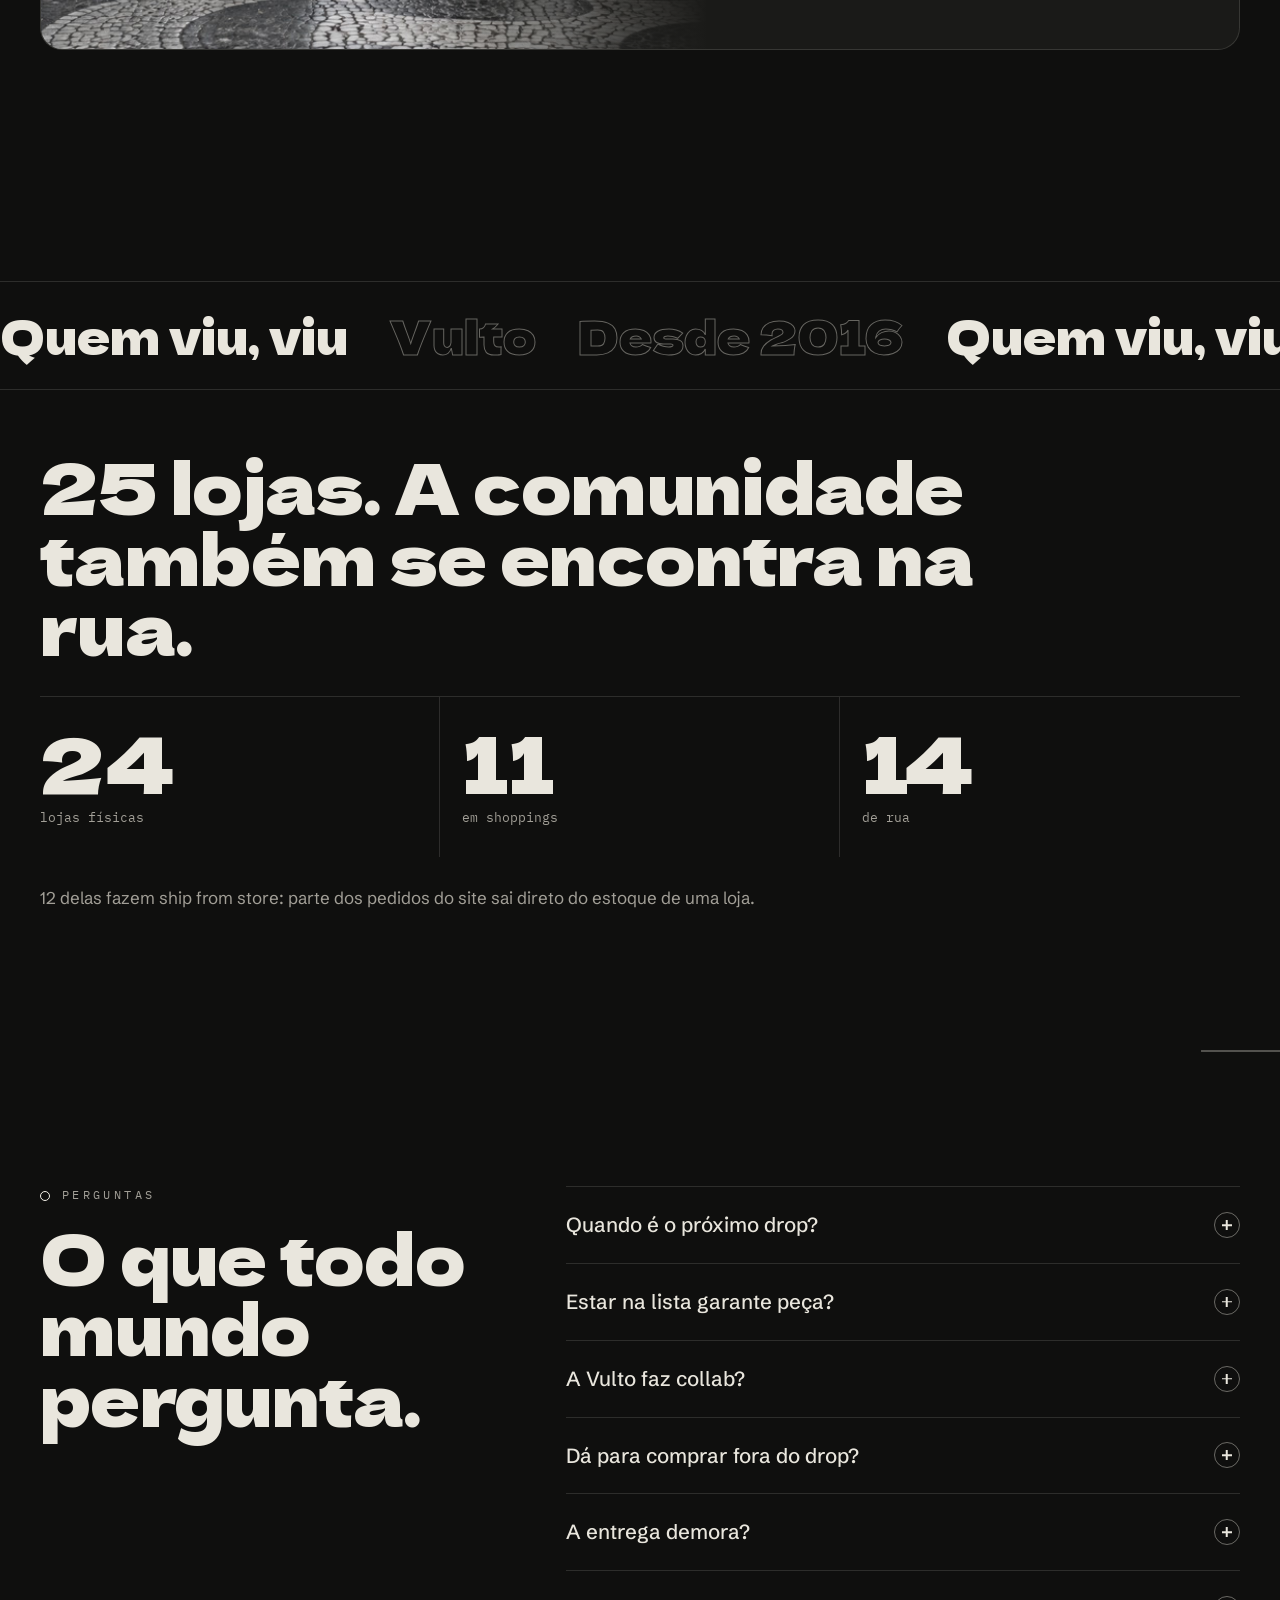
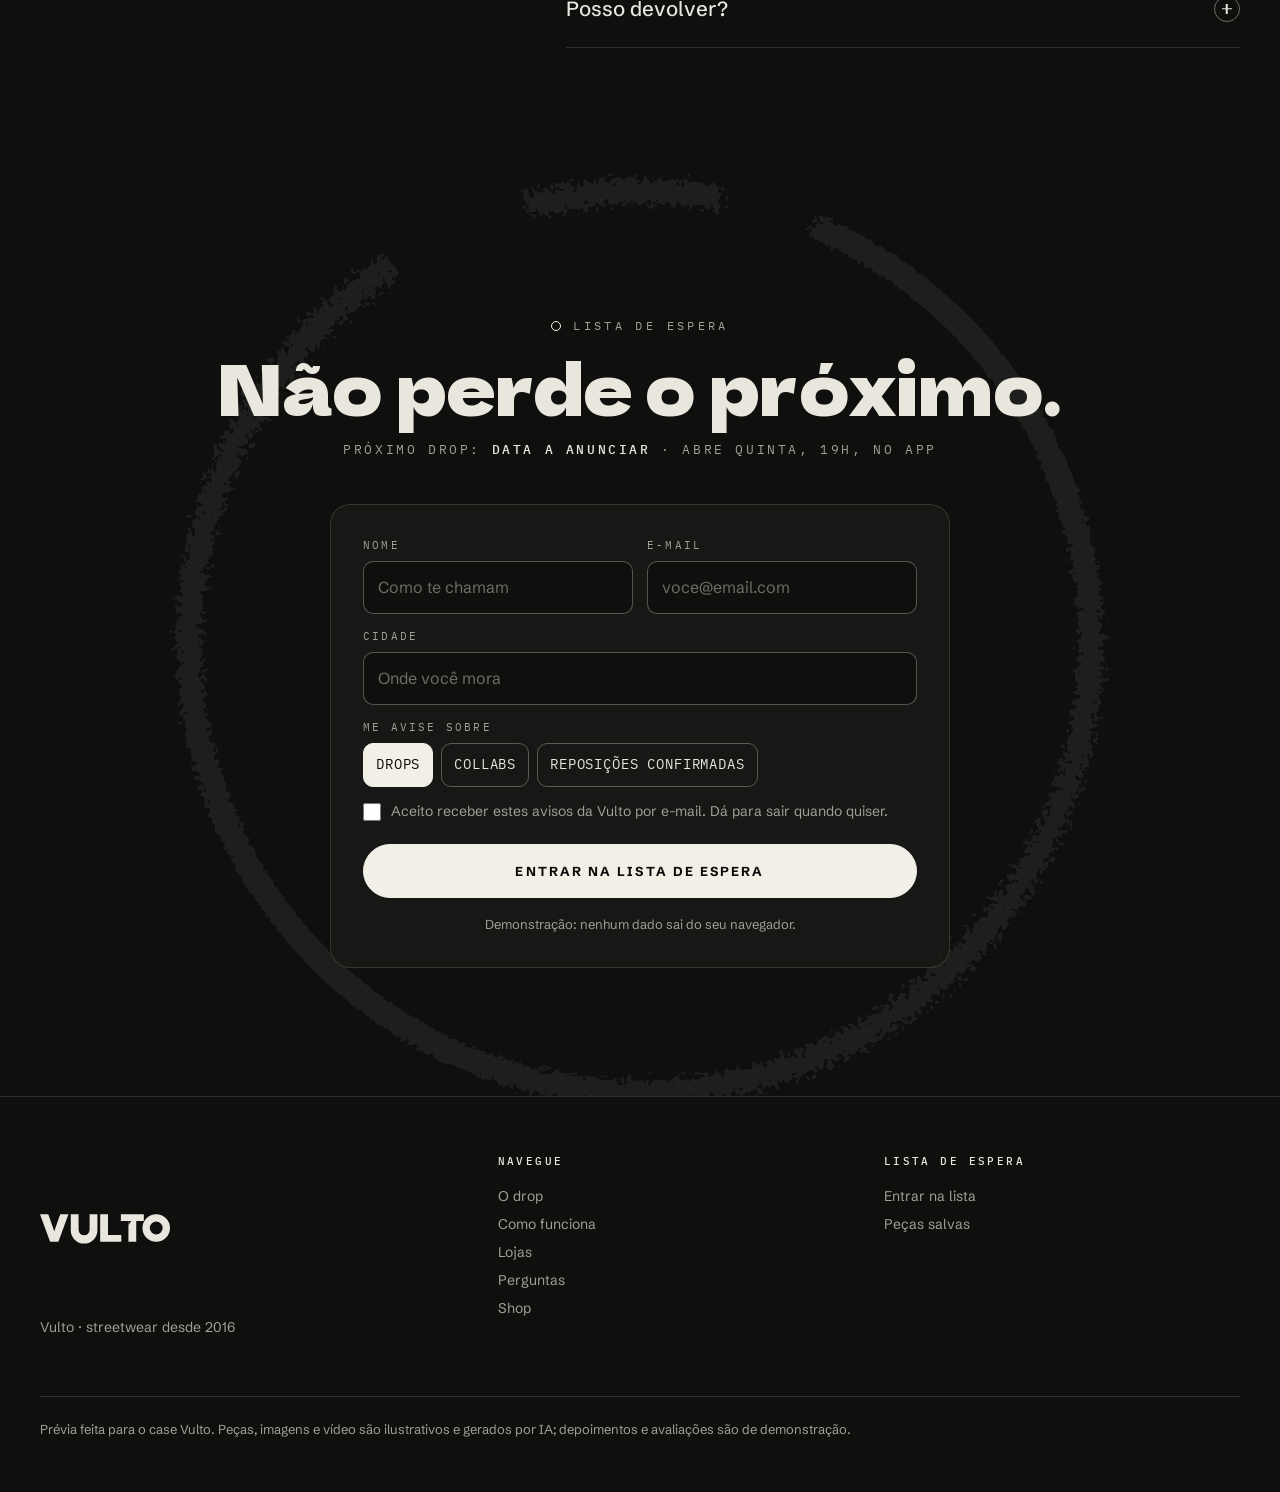
==== commit 0e6ef959: "Serve all images and the hero video from the site itself, not Higgsfield site/assets/ now holds the " ====
--- a/previa/index.html
+++ b/previa/index.html
@@ -10,8 +10,8 @@
 <meta property="og:title" content="Vulto · Lista de espera do próximo drop">
 <meta property="og:description" content="Quem viu, viu. Próximo drop com data a anunciar. Entre na lista de espera.">
 <meta property="og:type" content="website">
-<meta property="og:url" content="https://SEU-DOMINIO/">
-<meta property="og:image" content="https://SEU-DOMINIOhttps://d2ol7oe51mr4n9.cloudfront.net/user_3Kb3YKeSIaGwJYI6odUy0XejCWs/e3e4fa63-d79f-4d6f-9ee1-b9050090808e.jpg">
+<meta property="og:url" content="https://vulto-drop-previa.vercel.app/">
+<meta property="og:image" content="https://vulto-drop-previa.vercel.app/assets/og.jpg">
 <link rel="icon" type="image/svg+xml" href="data:image/svg+xml,%3Csvg xmlns='http://www.w3.org/2000/svg' viewBox='0 0 64 64'%3E%3Crect width='64' height='64' rx='12' fill='%230f0f0e'/%3E%3Cpath d='M10 14h11l11 26 11-26h11L38 52h-12z' fill='%23f2efe6'/%3E%3Cpath d='M43 14l-6 9 2-9z' fill='%230f0f0e'/%3E%3C/svg%3E">
 <link rel="preconnect" href="https://fonts.googleapis.com">
 <link rel="preconnect" href="https://fonts.gstatic.com" crossorigin>
@@ -150,7 +150,7 @@
 @media (orientation:landscape) and (pointer:coarse) and (max-height:560px),(prefers-reduced-motion:reduce){
   .hero{height:auto}
   .stage{display:none}
-  .hero-static{display:flex;position:relative;min-height:100vh;min-height:100svh;align-items:flex-end;padding:120px 20px 56px;background:#0b0b0a url("https://d2ol7oe51mr4n9.cloudfront.net/user_3Kb3YKeSIaGwJYI6odUy0XejCWs/e3e4fa63-d79f-4d6f-9ee1-b9050090808e.jpg") center 30%/cover no-repeat}
+  .hero-static{display:flex;position:relative;min-height:100vh;min-height:100svh;align-items:flex-end;padding:120px 20px 56px;background:#0b0b0a url("assets/hero-poster.jpg") center 30%/cover no-repeat}
   .hero-static::before{content:"";position:absolute;inset:0;background:linear-gradient(180deg,rgba(11,11,10,.35) 0%,rgba(11,11,10,.2) 35%,rgba(11,11,10,.86) 78%,var(--canvas) 100%)}
   .hero-static .in{position:relative;max-width:640px;text-shadow:var(--tshadow)}
   .hero-static h1{font-family:var(--display);font-weight:400;font-size:clamp(44px,12vw,84px);line-height:1;margin:0}
@@ -487,15 +487,15 @@
     </div>
     <div class="pieces reveal">
       <article class="piece main r">
-        <div class="ph"><img src="https://d2ol7oe51mr4n9.cloudfront.net/user_3Kb3YKeSIaGwJYI6odUy0XejCWs/4288853e-889e-48de-98ce-f358b5617828.jpg" alt="Conceito ilustrativo: camiseta preta oversized com caveira e a palavra Vulto em tinta branca rachada, pendurada sob um viaduto de concreto em São Paulo" loading="lazy" width="1600" height="900"><span class="plaque">Ilustrativo</span></div>
+        <div class="ph"><img src="assets/peca-camiseta.jpg" alt="Conceito ilustrativo: camiseta preta oversized com caveira e a palavra Vulto em tinta branca rachada, pendurada sob um viaduto de concreto em São Paulo" loading="lazy" width="1600" height="900"><span class="plaque">Ilustrativo</span></div>
         <div class="info"><h3>Camiseta caveira</h3><span class="price">Conceito</span><p>A peça do filme. Camiseta oversized com caveira em tinta branca rachada.</p></div>
       </article>
       <article class="piece r">
-        <div class="ph"><img src="https://d2ol7oe51mr4n9.cloudfront.net/user_3Kb3YKeSIaGwJYI6odUy0XejCWs/fda23d5f-efcf-45ab-8f6e-6802e7583c94.jpg" alt="Conceito ilustrativo: moletom preto com um anel de tinta branca nas costas" loading="lazy" width="1600" height="1000"><span class="plaque">Ilustrativo</span></div>
+        <div class="ph"><img src="assets/peca-moletom.jpg" alt="Conceito ilustrativo: moletom preto com um anel de tinta branca nas costas" loading="lazy" width="1600" height="1000"><span class="plaque">Ilustrativo</span></div>
         <div class="info"><h3>Moletom anel</h3><span class="price">Conceito</span><p>Moletom preto com um anel de tinta branca nas costas.</p></div>
       </article>
       <article class="piece r">
-        <div class="ph"><img src="https://d2ol7oe51mr4n9.cloudfront.net/user_3Kb3YKeSIaGwJYI6odUy0XejCWs/a067344c-bf83-42cb-b8be-d7ea51a21ccc.jpg" alt="Conceito ilustrativo: calça jeans de lavagem clara com desgaste, pendurada em frente a um pilar de concreto" loading="lazy" width="1600" height="1000"><span class="plaque">Ilustrativo</span></div>
+        <div class="ph"><img src="assets/peca-jeans.jpg" alt="Conceito ilustrativo: calça jeans de lavagem clara com desgaste, pendurada em frente a um pilar de concreto" loading="lazy" width="1600" height="1000"><span class="plaque">Ilustrativo</span></div>
         <div class="info"><h3>Jeans lavagem clara</h3><span class="price">Conceito</span><p>Jeans de lavagem clara com desgaste.</p></div>
       </article>
     </div>
@@ -537,7 +537,7 @@
 <section id="rua" aria-labelledby="rua-t">
   <div class="wrap">
     <div class="rua-grid reveal">
-      <div class="rua-img r"><img src="https://d2ol7oe51mr4n9.cloudfront.net/user_3Kb3YKeSIaGwJYI6odUy0XejCWs/0adde673-25a1-4c3f-a829-e1ec3c083920.jpg" alt="Imagem ilustrativa: galera jovem reunida na calçada de uma rua de São Paulo, sob um viaduto de concreto" loading="lazy" width="1600" height="1000"></div>
+      <div class="rua-img r"><img src="assets/rua.jpg" alt="Imagem ilustrativa: galera jovem reunida na calçada de uma rua de São Paulo, sob um viaduto de concreto" loading="lazy" width="1600" height="1000"></div>
       <div class="rua-txt">
         <p class="sec-kicker r"><span class="dot" aria-hidden="true"></span>A RUA</p>
         <h2 class="h-sec r" id="rua-t">Do digital para a calçada.</h2>
@@ -678,8 +678,8 @@
 <script>
 (() => {
   'use strict';
-  const VIDEO_URL = 'https://d2ol7oe51mr4n9.cloudfront.net/user_3Kb3YKeSIaGwJYI6odUy0XejCWs/c2183f64-ae5b-42de-9666-e83a1956f2b1.mp4';
-  const POSTER_URL = 'https://d2ol7oe51mr4n9.cloudfront.net/user_3Kb3YKeSIaGwJYI6odUy0XejCWs/e3e4fa63-d79f-4d6f-9ee1-b9050090808e.jpg';
+  const VIDEO_URL = 'assets/hero-scrub.mp4';
+  const POSTER_URL = 'assets/hero-poster.jpg';
   const VIDEO_BYTES = 12758348;           // tamanho real do arquivo: o recuo quando falta Content-Length
   const reduceMQ = matchMedia('(prefers-reduced-motion: reduce)');
 
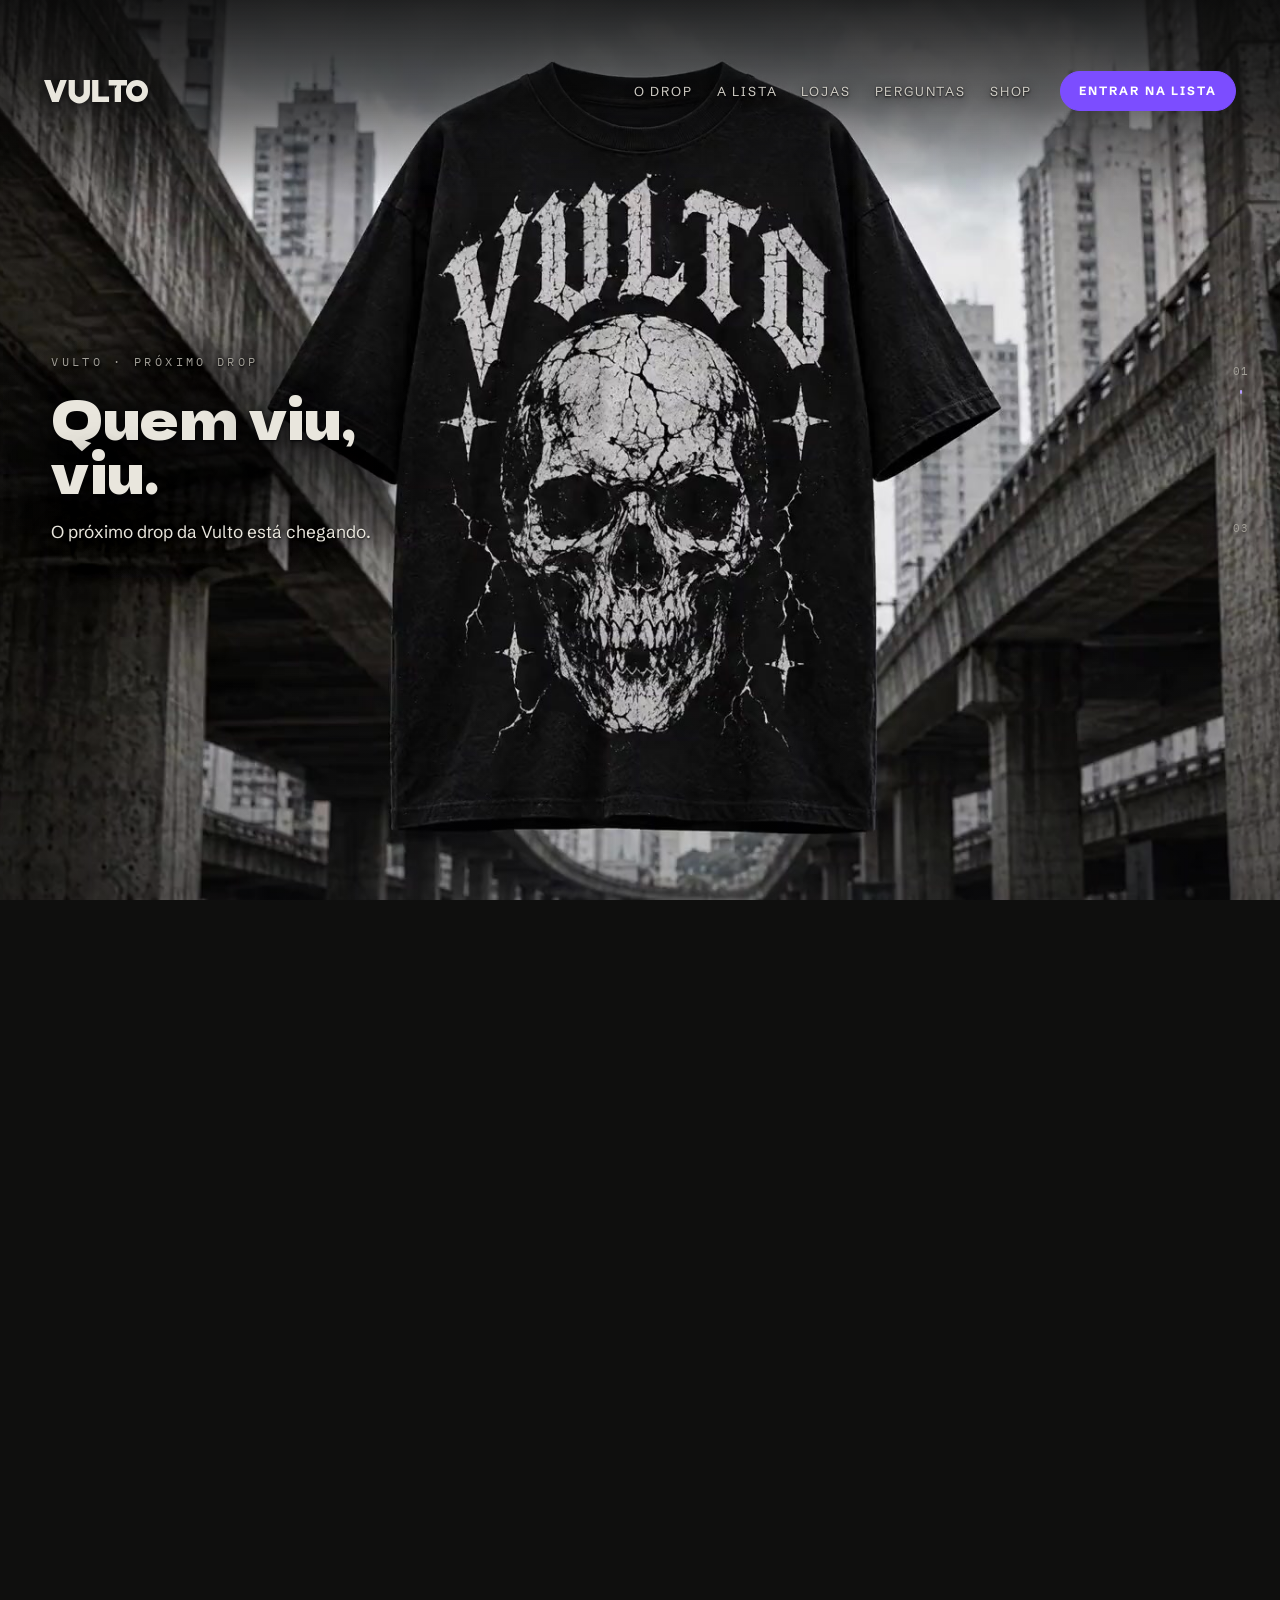
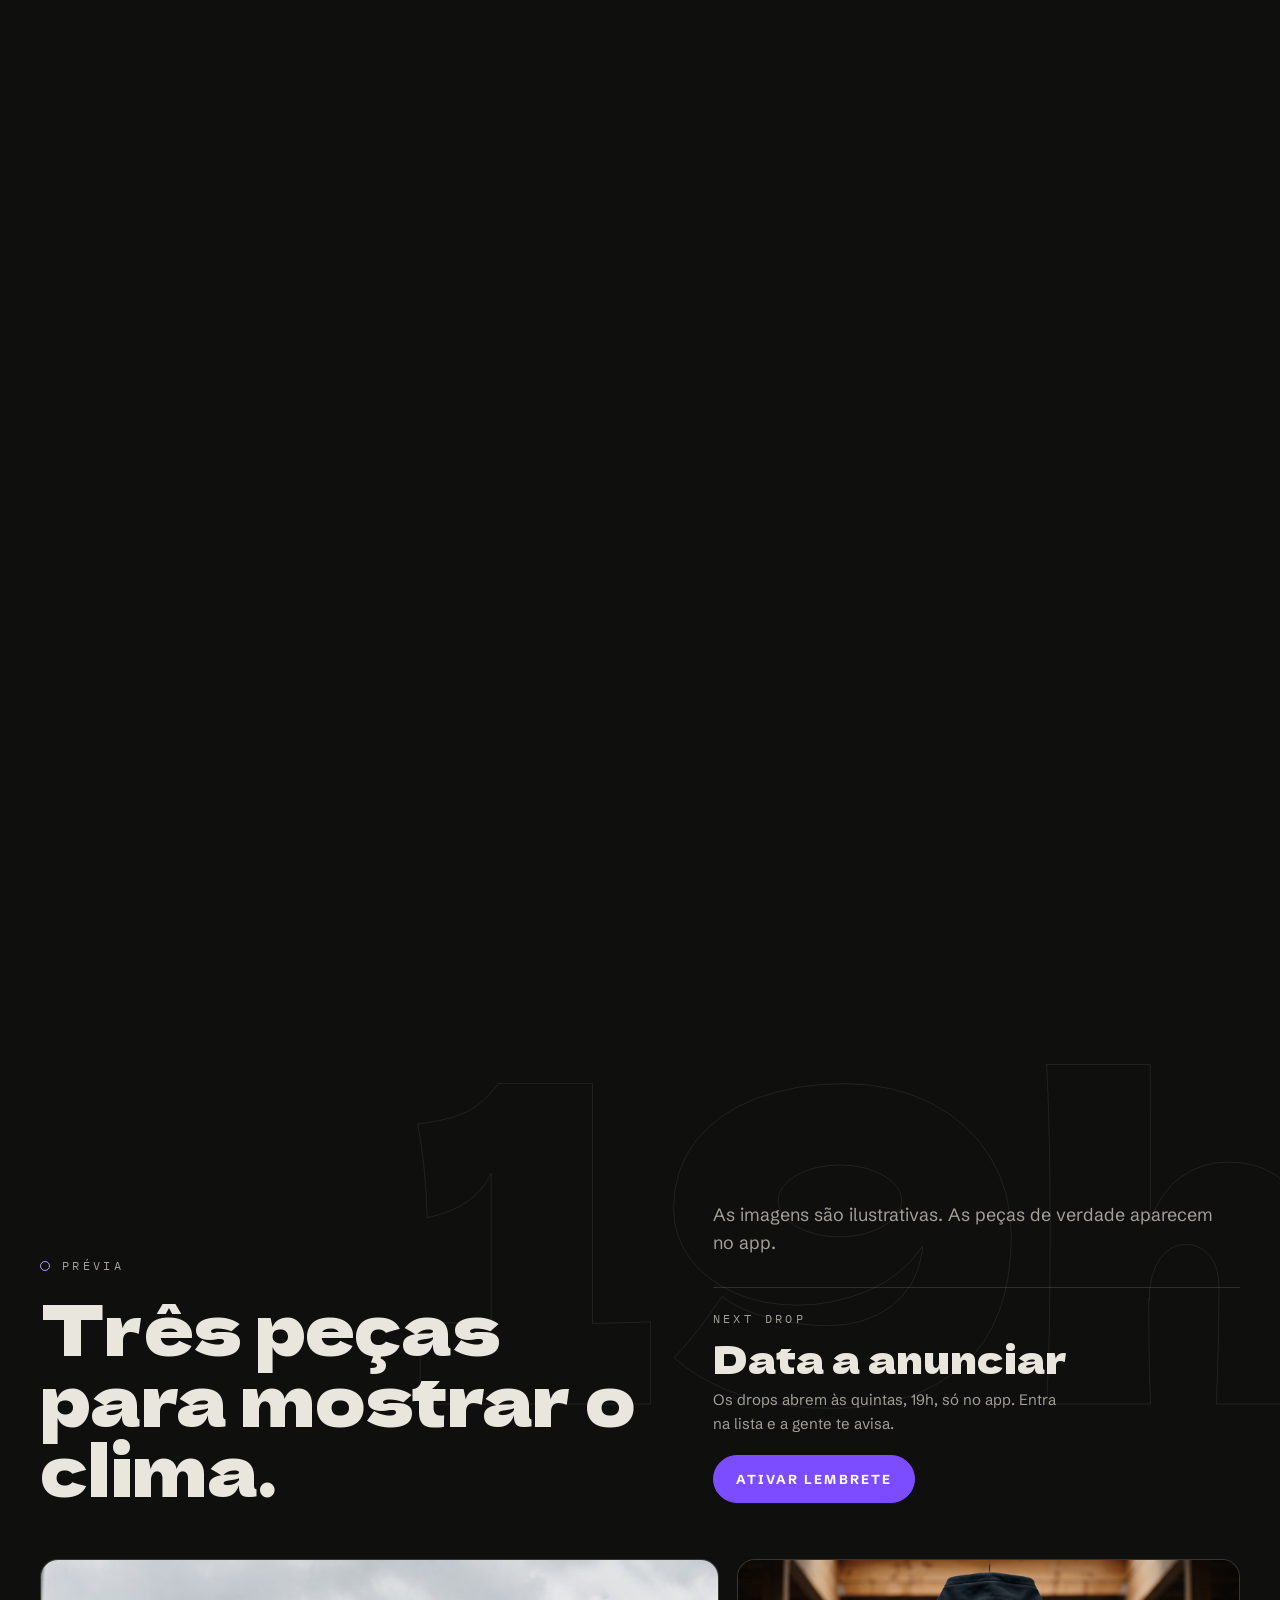
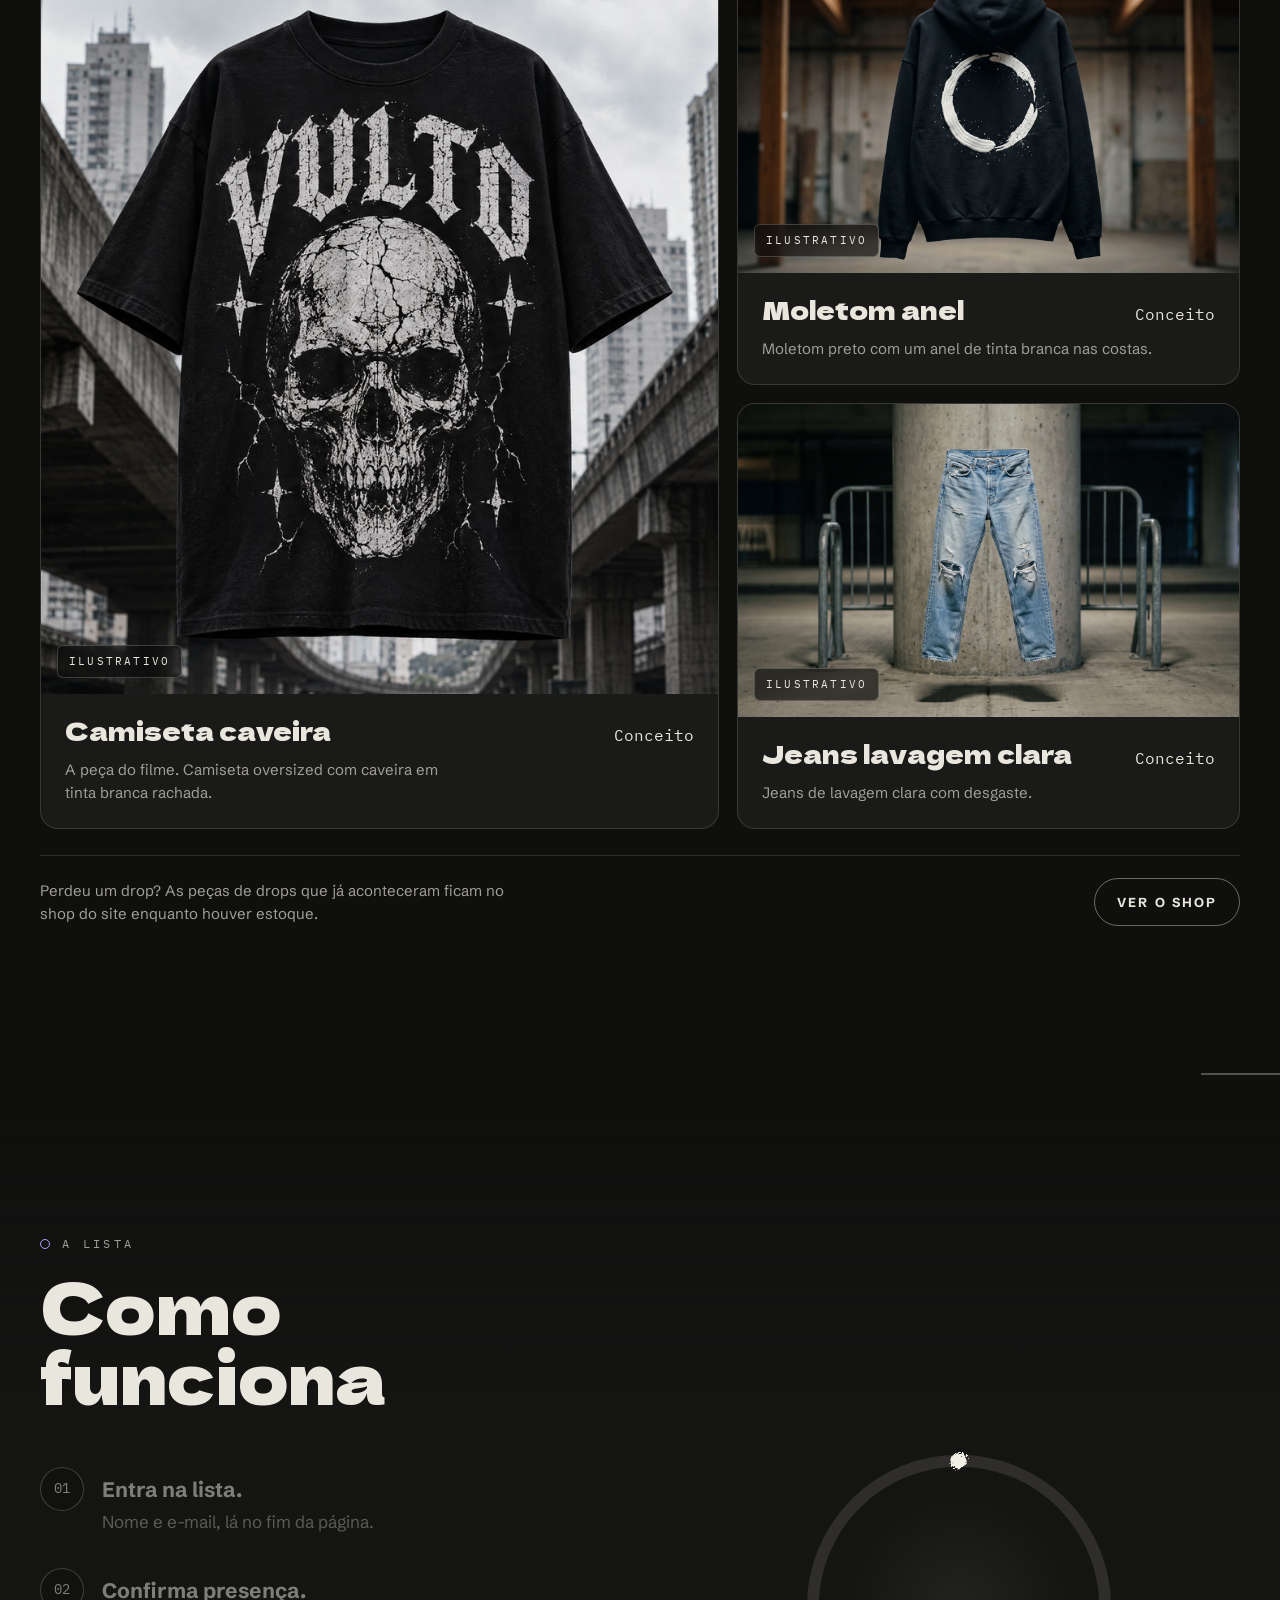
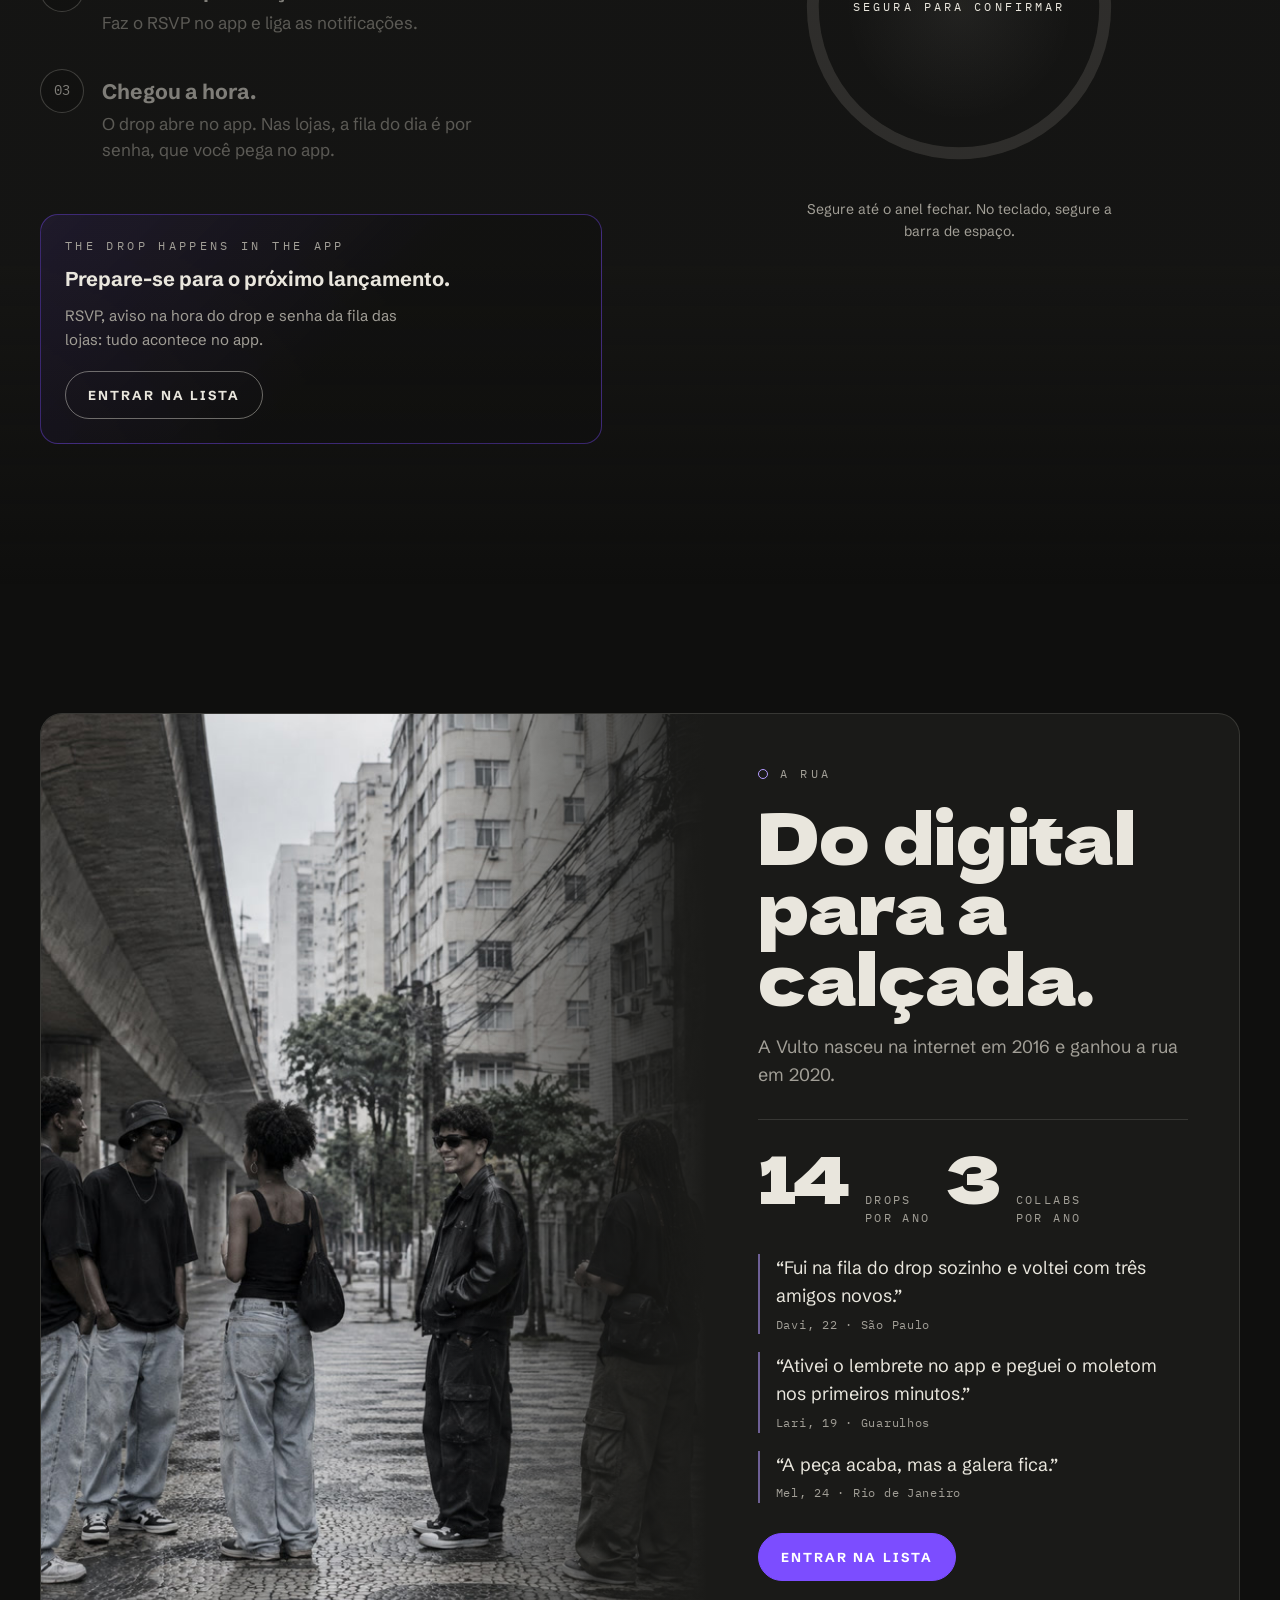
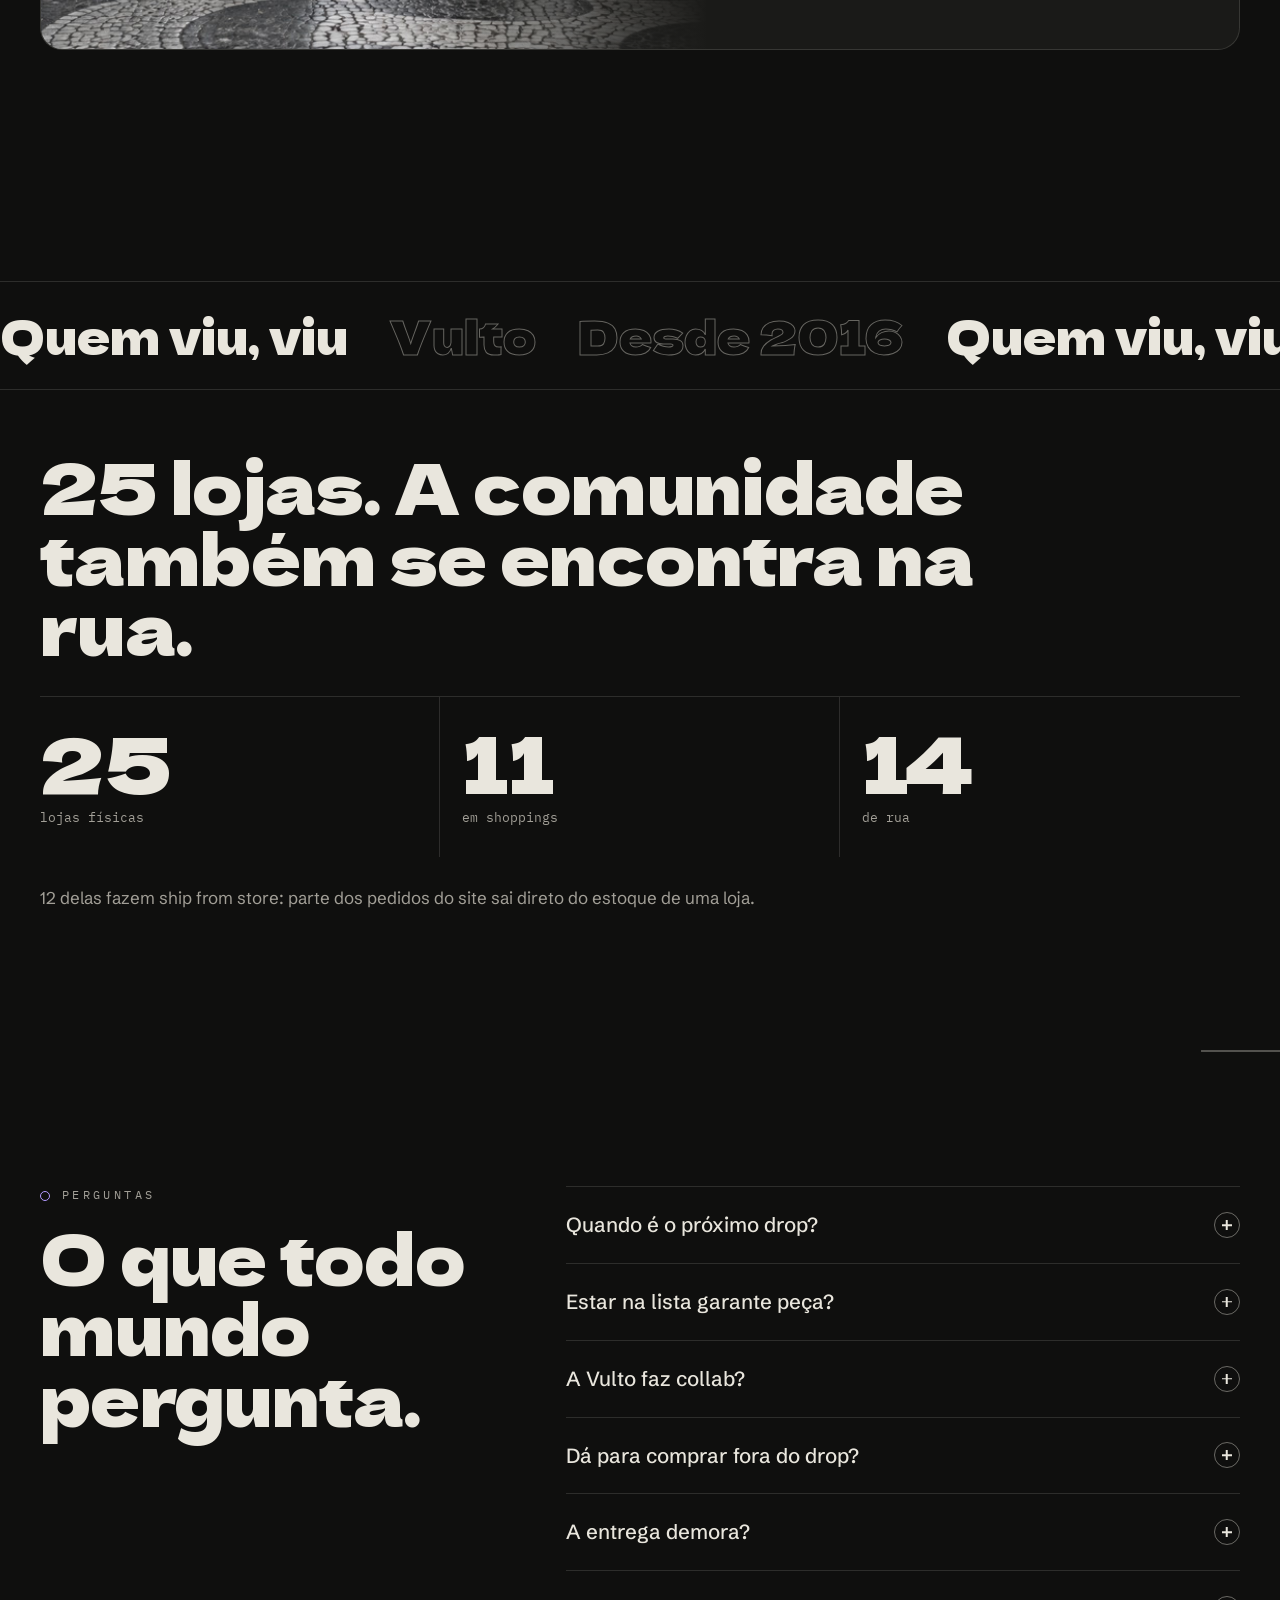
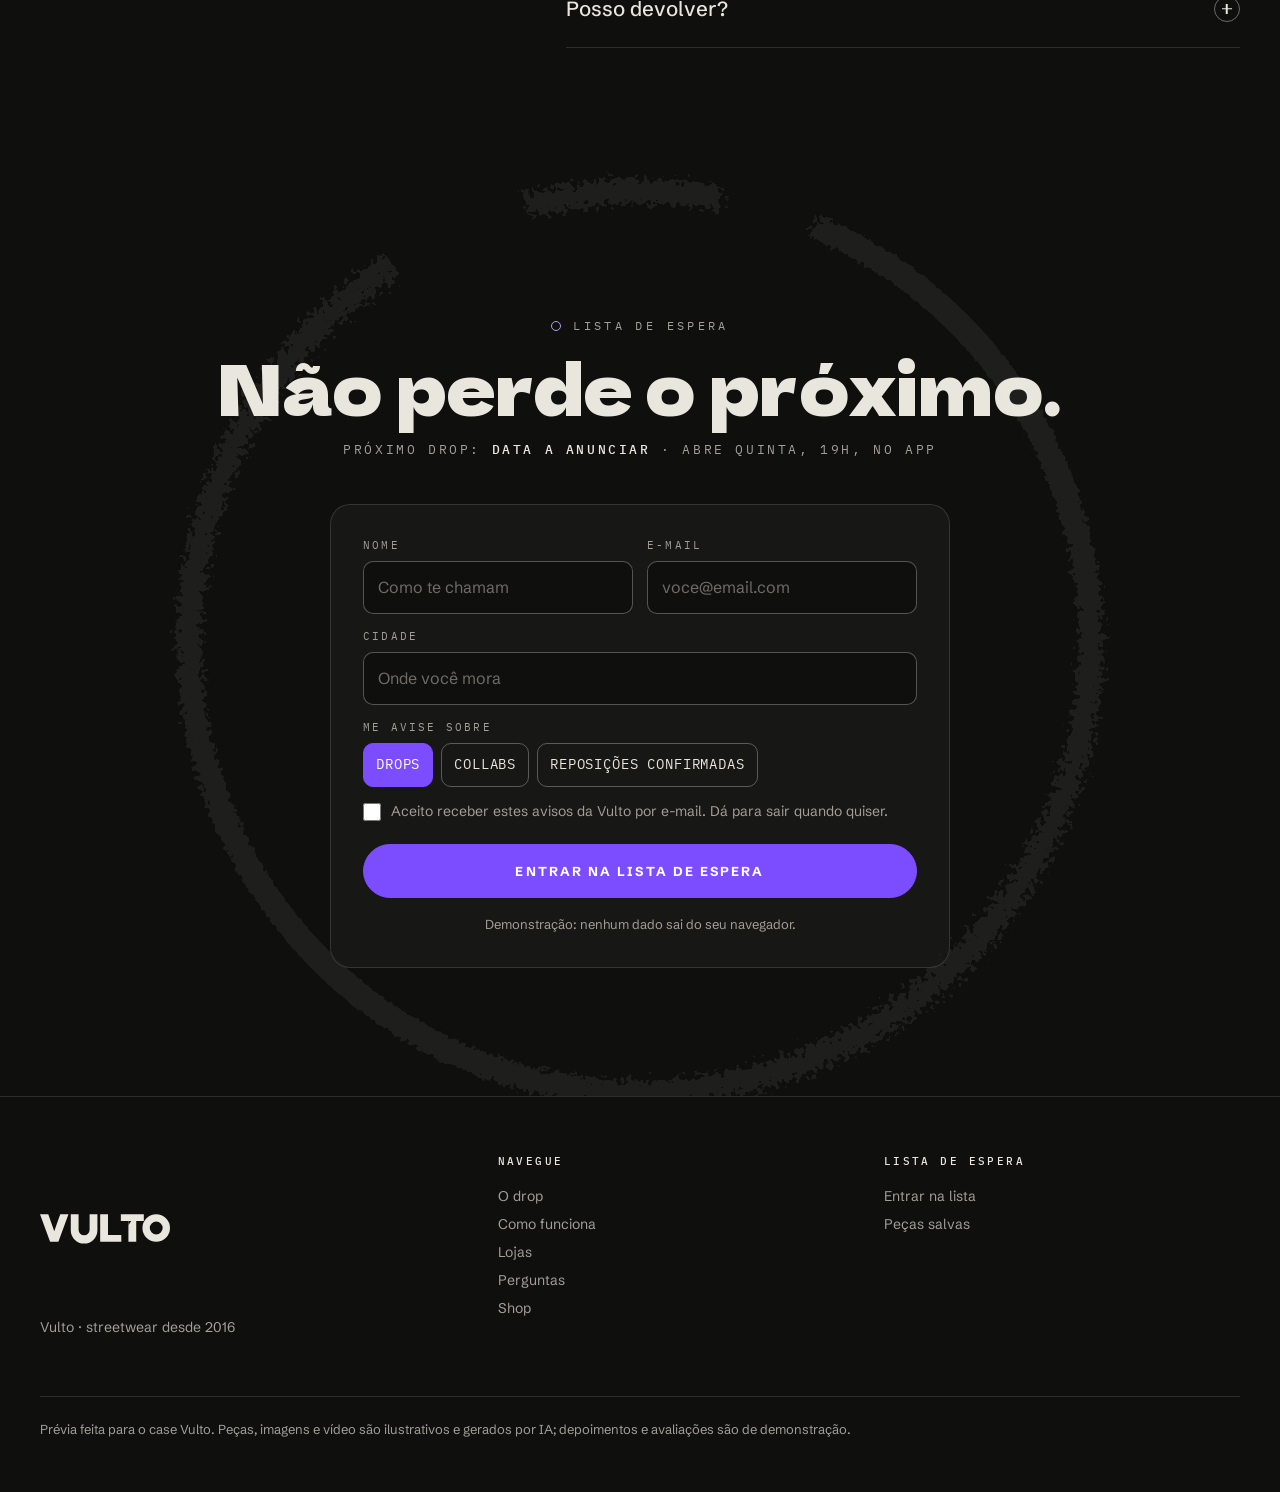
==== commit d25c9764: "Add purple to the Vulto palette for actions and details Charcoal and chalk stay the base; purple mar" ====
--- a/previa/index.html
+++ b/previa/index.html
@@ -225,7 +225,7 @@
 .ticket::before{left:-8px}.ticket::after{right:-8px}
 .hold.done .ticket{opacity:1;transform:translate(-50%,-50%) scale(1)}
 .ticket small{display:block;font-family:var(--mono);font-size:10px;letter-spacing:.24em;text-transform:uppercase}
-.ticket strong{display:block;font-family:var(--display);font-weight:400;font-size:clamp(28px,3vw,38px);line-height:1.1;margin:6px 0 12px}
+.ticket strong{display:block;font-family:var(--display);font-weight:400;font-size:clamp(22px,2.2vw,30px);line-height:1.1;margin:6px 0 12px;overflow-wrap:anywhere}
 .ticket span{display:block;font-size:13px;line-height:1.4;border-top:1px dashed rgba(11,11,10,.4);padding-top:10px}
 .hold-note{color:var(--text-secondary);font-size:14px;margin:0;max-width:34ch}
 
@@ -379,6 +379,31 @@
   .steps::before{transform:none}
   .step{opacity:1}
 }
+
+/* ---------- acento roxo: ação e detalhes (a base continua carvão e giz) ---------- */
+:root{--violet:#7c4dff;--violet-deep:#6a3ce8;--violet-ink:#b49bff;--violet-glow:rgba(124,77,255,.38);--violet-soft:rgba(124,77,255,.12)}
+::selection{background:var(--violet);color:#fff}
+:focus-visible{outline-color:var(--violet-ink)}
+.skip{background:var(--violet);color:#fff}
+.btn{background:var(--violet);border-color:var(--violet);color:#fff}
+.btn:hover{background:var(--violet-deep);border-color:var(--violet-deep);box-shadow:0 10px 30px var(--violet-glow)}
+.btn.ghost{background:transparent;color:var(--text-primary);border-color:var(--line-strong);box-shadow:none}
+.btn.ghost:hover{border-color:var(--violet-ink);background:var(--violet-soft)}
+.sec-kicker .dot{border-color:var(--violet-ink)}
+.nd-k i{background:var(--violet-ink);box-shadow:0 0 12px var(--violet-glow)}
+.nd-clock .u.tick b{color:var(--violet-ink)}
+.nd-link:hover{text-decoration-color:var(--violet-ink)}
+.paintring{color:var(--violet-ink)}
+.progress .bar i{background:var(--violet-ink)}
+.step.lit .n{border-color:var(--violet);background:var(--violet);color:#fff}
+.faq details[open] .pm{border-color:var(--violet-ink)}
+.faq details[open] .pm::before,.faq details[open] .pm::after{background:var(--violet-ink)}
+.quotes li{border-left-color:rgba(180,155,255,.55)}
+.appcta{border-color:rgba(124,77,255,.4);background:linear-gradient(135deg,rgba(124,77,255,.10),rgba(15,15,14,.5) 55%)}
+input:focus,select:focus{border-color:var(--violet-ink)}
+.sizes input:checked+span{background:var(--violet);border-color:var(--violet);color:#fff}
+.consent input{accent-color:var(--violet)}
+.success svg{color:var(--violet-ink)}
 </style>
 </head>
 <body>
